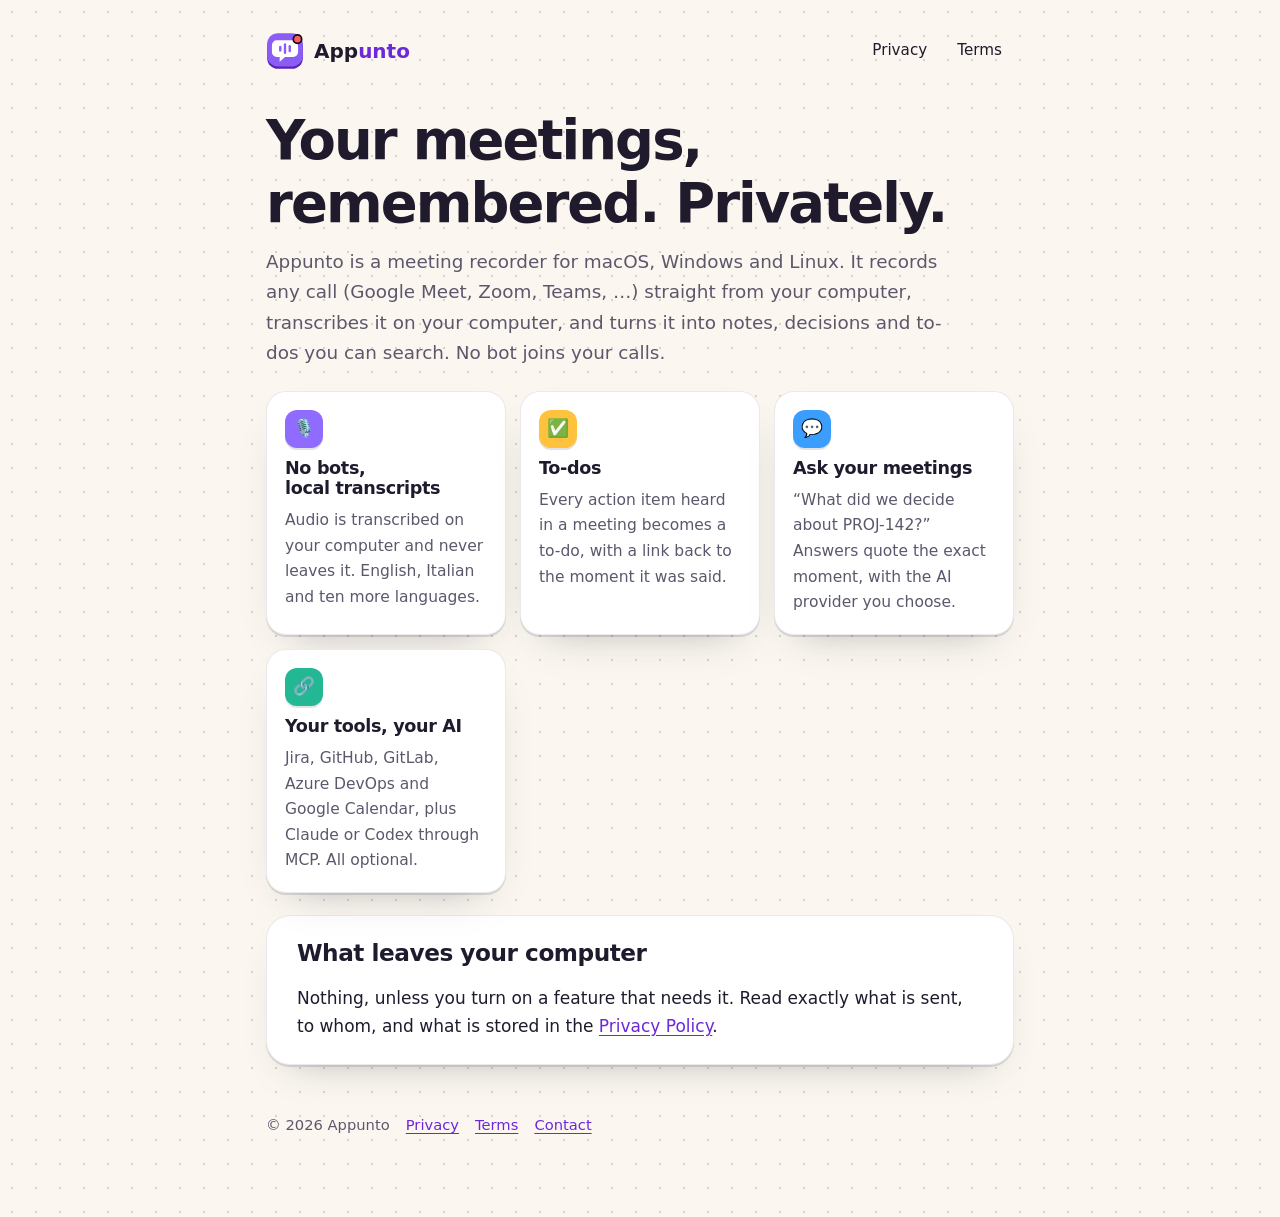
==== index.html @ 79f2987f "Add Appunto home, privacy policy and terms" ====
<!doctype html>
<html lang="en">
  <head>
    <meta charset="utf-8" />
    <meta name="viewport" content="width=device-width, initial-scale=1" />
    <title>Appunto</title>
    <meta name="description" content="A private meeting recorder and second brain for macOS, Windows and Linux. No bots join your calls; everything is transcribed on your computer." />
    <link rel="icon" href="logo.svg" type="image/svg+xml" />
    <link rel="stylesheet" href="style.css" />
  </head>
  <body>
    <div class="wrap">
      <header class="top">
        <a class="brand" href="./" aria-current="page"><img class="mark" src="logo.svg" alt="" width="38" height="38" /><span>App<b>unto</b></span></a>
        <nav class="links" aria-label="Site">
          <a href="privacy.html">Privacy</a>
          <a href="terms.html">Terms</a>
        </nav>
      </header>

      <main>
        <h1>Your meetings, remembered. Privately.</h1>
        <p class="lead">
          Appunto is a meeting recorder for macOS, Windows and Linux. It records any call (Google Meet, Zoom, Teams, …) straight from your computer,
          transcribes it on your computer, and turns it into notes, decisions and to-dos you can search. No bot joins your calls.
        </p>

        <div class="grid">
          <div class="feature">
            <span class="tile t-grape" aria-hidden="true">🎙️</span>
            <h2>No bots, local transcripts</h2>
            <p>Audio is transcribed on your computer and never leaves it. English, Italian and ten more languages.</p>
          </div>
          <div class="feature">
            <span class="tile t-sun" aria-hidden="true">✅</span>
            <h2>To-dos</h2>
            <p>Every action item heard in a meeting becomes a to-do, with a link back to the moment it was said.</p>
          </div>
          <div class="feature">
            <span class="tile t-sky" aria-hidden="true">💬</span>
            <h2>Ask your meetings</h2>
            <p>“What did we decide about PROJ-142?” Answers quote the exact moment, with the AI provider you choose.</p>
          </div>
          <div class="feature">
            <span class="tile t-mint" aria-hidden="true">🔗</span>
            <h2>Your tools, your AI</h2>
            <p>Jira, GitHub, GitLab, Azure DevOps and Google Calendar, plus Claude or Codex through MCP. All optional.</p>
          </div>
        </div>

        <section class="card">
          <h2>What leaves your computer</h2>
          <p>Nothing, unless you turn on a feature that needs it. Read exactly what is sent, to whom, and what is stored in the <a href="privacy.html">Privacy Policy</a>.</p>
        </section>
      </main>

      <footer>
        <span>© 2026 Appunto</span>
        <a href="privacy.html">Privacy</a>
        <a href="terms.html">Terms</a>
        <a href="mailto:bydamiano07@gmail.com">Contact</a>
      </footer>
    </div>
  </body>
</html>
---- style.css ----
/* Brand colors from the Appunto logo. */
:root {
  color-scheme: light dark;
  --bg: #fbf7f0; --elev: #ffffff; --sunk: #f2ebdf;
  --ink: #1f1b2d; --ink-2: #5d576c;
  --line: rgb(31 27 45 / 0.09); --line-strong: rgb(31 27 45 / 0.17); --edge: rgb(31 27 45 / 0.13);
  --accent: #8b5cf6; --accent-edge: #5b21b6; --accent-text: #6d28d9;
  --sun: #ffc23d; --mint: #22b893; --sky: #3b9eff; --grape: #8f6bff;
  --shadow: 0 2px 0 var(--edge), 0 18px 40px -24px rgb(31 27 45 / 0.35);
}
@media (prefers-color-scheme: dark) {
  :root {
    --bg: #16131c; --elev: #211c2a; --sunk: #0f0d14;
    --ink: #f6f2fc; --ink-2: #b9b1c9;
    --line: rgb(246 242 252 / 0.08); --line-strong: rgb(246 242 252 / 0.16); --edge: rgb(0 0 0 / 0.5);
    --accent: #9f7aea; --accent-edge: #5b21b6; --accent-text: #c4b5fd;
    --sun: #ffcf5c; --mint: #4fd6b0; --sky: #6bb6ff; --grape: #a98dff;
    --shadow: 0 2px 0 rgb(0 0 0 / 0.5), 0 18px 40px -20px rgb(0 0 0 / 0.7);
  }
}
* { box-sizing: border-box; }
body {
  margin: 0;
  font: 17px/1.65 'Geist', ui-sans-serif, system-ui, -apple-system, 'Segoe UI', sans-serif;
  color: var(--ink);
  background-color: var(--bg);
  background-image: radial-gradient(var(--line-strong) 1.2px, transparent 1.2px);
  background-size: 24px 24px;
}
.wrap { max-width: 780px; margin: 0 auto; padding: 32px 16px 80px; }
header.top { display: flex; align-items: center; justify-content: space-between; gap: 16px; flex-wrap: wrap; margin-bottom: 40px; }
.brand { display: flex; align-items: center; gap: 10px; text-decoration: none; color: var(--ink); font-family: 'Bricolage Grotesque', ui-sans-serif, system-ui, sans-serif; font-weight: 800; font-size: 1.25rem; }
.brand b { color: var(--accent-text); }
.mark { width: 38px; height: 38px; display: block; }
nav.links { display: flex; gap: 6px; flex-wrap: wrap; }
nav.links a { text-decoration: none; color: var(--ink); padding: 6px 12px; border-radius: 999px; font-size: 0.95rem; }
nav.links a:hover, nav.links a[aria-current="page"] { background: var(--sunk); }
h1, h2 { font-family: 'Bricolage Grotesque', ui-sans-serif, system-ui, sans-serif; letter-spacing: -0.02em; line-height: 1.15; text-wrap: balance; }
h1 { font-size: clamp(2.2rem, 7vw, 3.4rem); font-weight: 800; margin: 0 0 12px; letter-spacing: -0.035em; }
h2 { font-size: 1.45rem; font-weight: 800; margin: 0 0 10px; }
.lead { font-size: 1.15rem; color: var(--ink-2); margin: 0; max-width: 60ch; }
.meta { color: var(--ink-2); font-size: 0.92rem; margin: 0 0 8px; }
.card { background: var(--elev); border: 1px solid var(--line); border-radius: 24px; box-shadow: var(--shadow); padding: 24px clamp(18px, 4vw, 30px); margin-top: 22px; }
.card p, .card li { color: var(--ink); }
.card p:last-child, .card ul:last-child { margin-bottom: 0; }
ul { padding-left: 1.2rem; }
li { margin-bottom: 6px; }
a { color: var(--accent-text); text-underline-offset: 3px; }
a:focus-visible { outline: 2px solid var(--accent); outline-offset: 2px; border-radius: 4px; }
code { font-family: ui-monospace, SFMono-Regular, Menlo, monospace; font-size: 0.86em; background: var(--sunk); border: 1px solid var(--line); border-radius: 6px; padding: 1px 6px; overflow-wrap: anywhere; }
.grid { display: grid; grid-template-columns: repeat(auto-fit, minmax(210px, 1fr)); gap: 14px; margin-top: 22px; }
.feature { background: var(--elev); border: 1px solid var(--line); border-radius: 20px; box-shadow: var(--shadow); padding: 18px; }
.feature h2 { font-size: 1.1rem; margin-top: 10px; }
.feature p { margin: 0; color: var(--ink-2); font-size: 0.97rem; }
.tile { width: 38px; height: 38px; border-radius: 12px; display: inline-grid; place-items: center; font-size: 1.1rem; box-shadow: 0 2px 0 var(--edge); }
.t-sun { background: var(--sun); } .t-sky { background: var(--sky); } .t-mint { background: var(--mint); } .t-grape { background: var(--grape); }
footer { margin-top: 48px; color: var(--ink-2); font-size: 0.92rem; display: flex; gap: 16px; flex-wrap: wrap; }
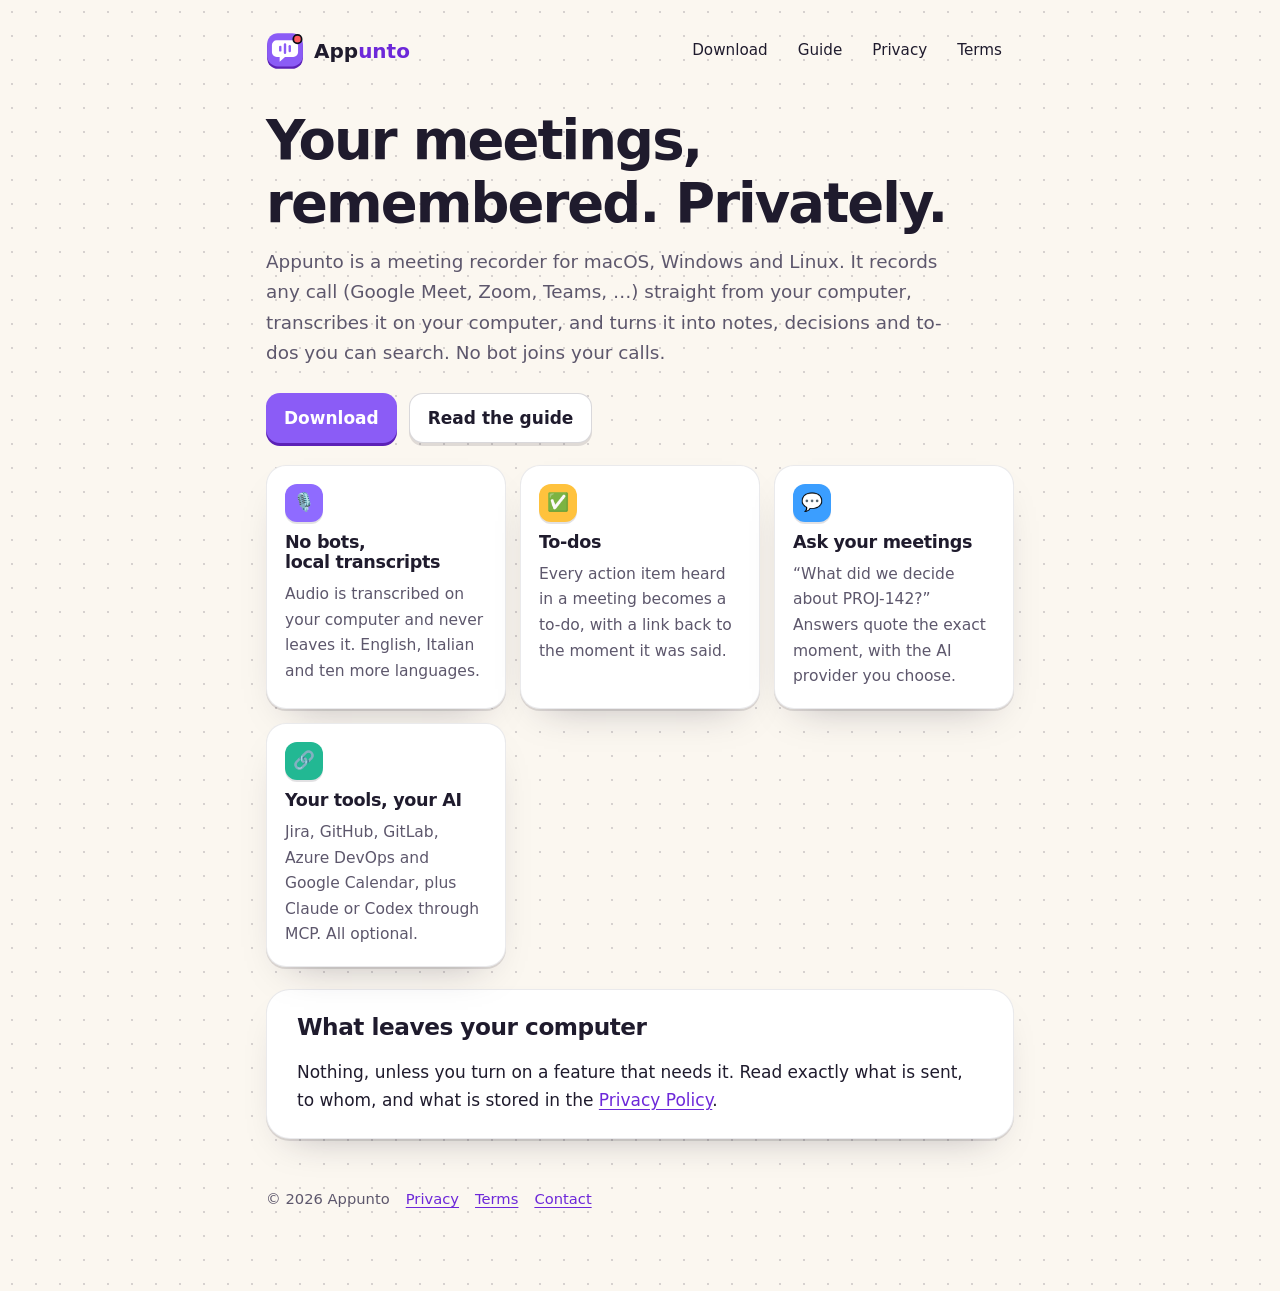
==== commit 8c58326e: "Add download page and guide" ====
--- a/index.html
+++ b/index.html
@@ -13,6 +13,8 @@
       <header class="top">
         <a class="brand" href="./" aria-current="page"><img class="mark" src="logo.svg" alt="" width="38" height="38" /><span>App<b>unto</b></span></a>
         <nav class="links" aria-label="Site">
+          <a href="download.html">Download</a>
+          <a href="guide.html">Guide</a>
           <a href="privacy.html">Privacy</a>
           <a href="terms.html">Terms</a>
         </nav>
@@ -24,6 +26,10 @@
           Appunto is a meeting recorder for macOS, Windows and Linux. It records any call (Google Meet, Zoom, Teams, …) straight from your computer,
           transcribes it on your computer, and turns it into notes, decisions and to-dos you can search. No bot joins your calls.
         </p>
+        <div class="cta">
+          <a class="btn" href="download.html">Download</a>
+          <a class="btn ghost" href="guide.html">Read the guide</a>
+        </div>
 
         <div class="grid">
           <div class="feature">
--- a/style.css
+++ b/style.css
@@ -55,3 +55,22 @@
 .tile { width: 38px; height: 38px; border-radius: 12px; display: inline-grid; place-items: center; font-size: 1.1rem; box-shadow: 0 2px 0 var(--edge); }
 .t-sun { background: var(--sun); } .t-sky { background: var(--sky); } .t-mint { background: var(--mint); } .t-grape { background: var(--grape); }
 footer { margin-top: 48px; color: var(--ink-2); font-size: 0.92rem; display: flex; gap: 16px; flex-wrap: wrap; }
+/* Download and guide pages. */
+.btn { display: inline-flex; align-items: center; gap: 8px; padding: 10px 18px; border-radius: 14px; background: var(--accent); color: #fff; font-weight: 700; text-decoration: none; box-shadow: 0 3px 0 var(--accent-edge); }
+.btn:hover { filter: brightness(1.06); }
+.btn[aria-disabled="true"] { background: var(--sunk); color: var(--ink-2); box-shadow: 0 3px 0 var(--edge); pointer-events: none; }
+.btn.ghost { background: var(--elev); color: var(--ink); border: 1px solid var(--line-strong); box-shadow: 0 3px 0 var(--edge); }
+.cta { display: flex; gap: 12px; flex-wrap: wrap; margin-top: 24px; }
+.dl-list { list-style: none; padding: 0; margin: 14px 0 0; display: grid; gap: 10px; }
+.dl-list li { display: flex; align-items: center; justify-content: space-between; gap: 12px; flex-wrap: wrap; margin: 0; }
+.dl-list .what { color: var(--ink); }
+.dl-list .what small { display: block; color: var(--ink-2); }
+.card.recommended { border: 2px solid var(--accent); }
+.card .tag { display: inline-block; margin-left: 8px; padding: 2px 10px; border-radius: 999px; background: var(--accent); color: #fff; font-size: 0.8rem; font-weight: 700; vertical-align: middle; }
+.guide h2 { margin-top: 0; }
+.guide h3 { font-size: 1.1rem; margin: 18px 0 6px; }
+table { width: 100%; border-collapse: collapse; font-size: 0.95rem; display: block; overflow-x: auto; }
+th, td { text-align: left; padding: 8px 10px; border-bottom: 1px solid var(--line); vertical-align: top; }
+th { color: var(--ink-2); font-weight: 700; }
+pre { background: var(--sunk); border: 1px solid var(--line); border-radius: 12px; padding: 12px 14px; overflow-x: auto; font-size: 0.86rem; line-height: 1.5; }
+pre code { background: none; border: 0; padding: 0; }
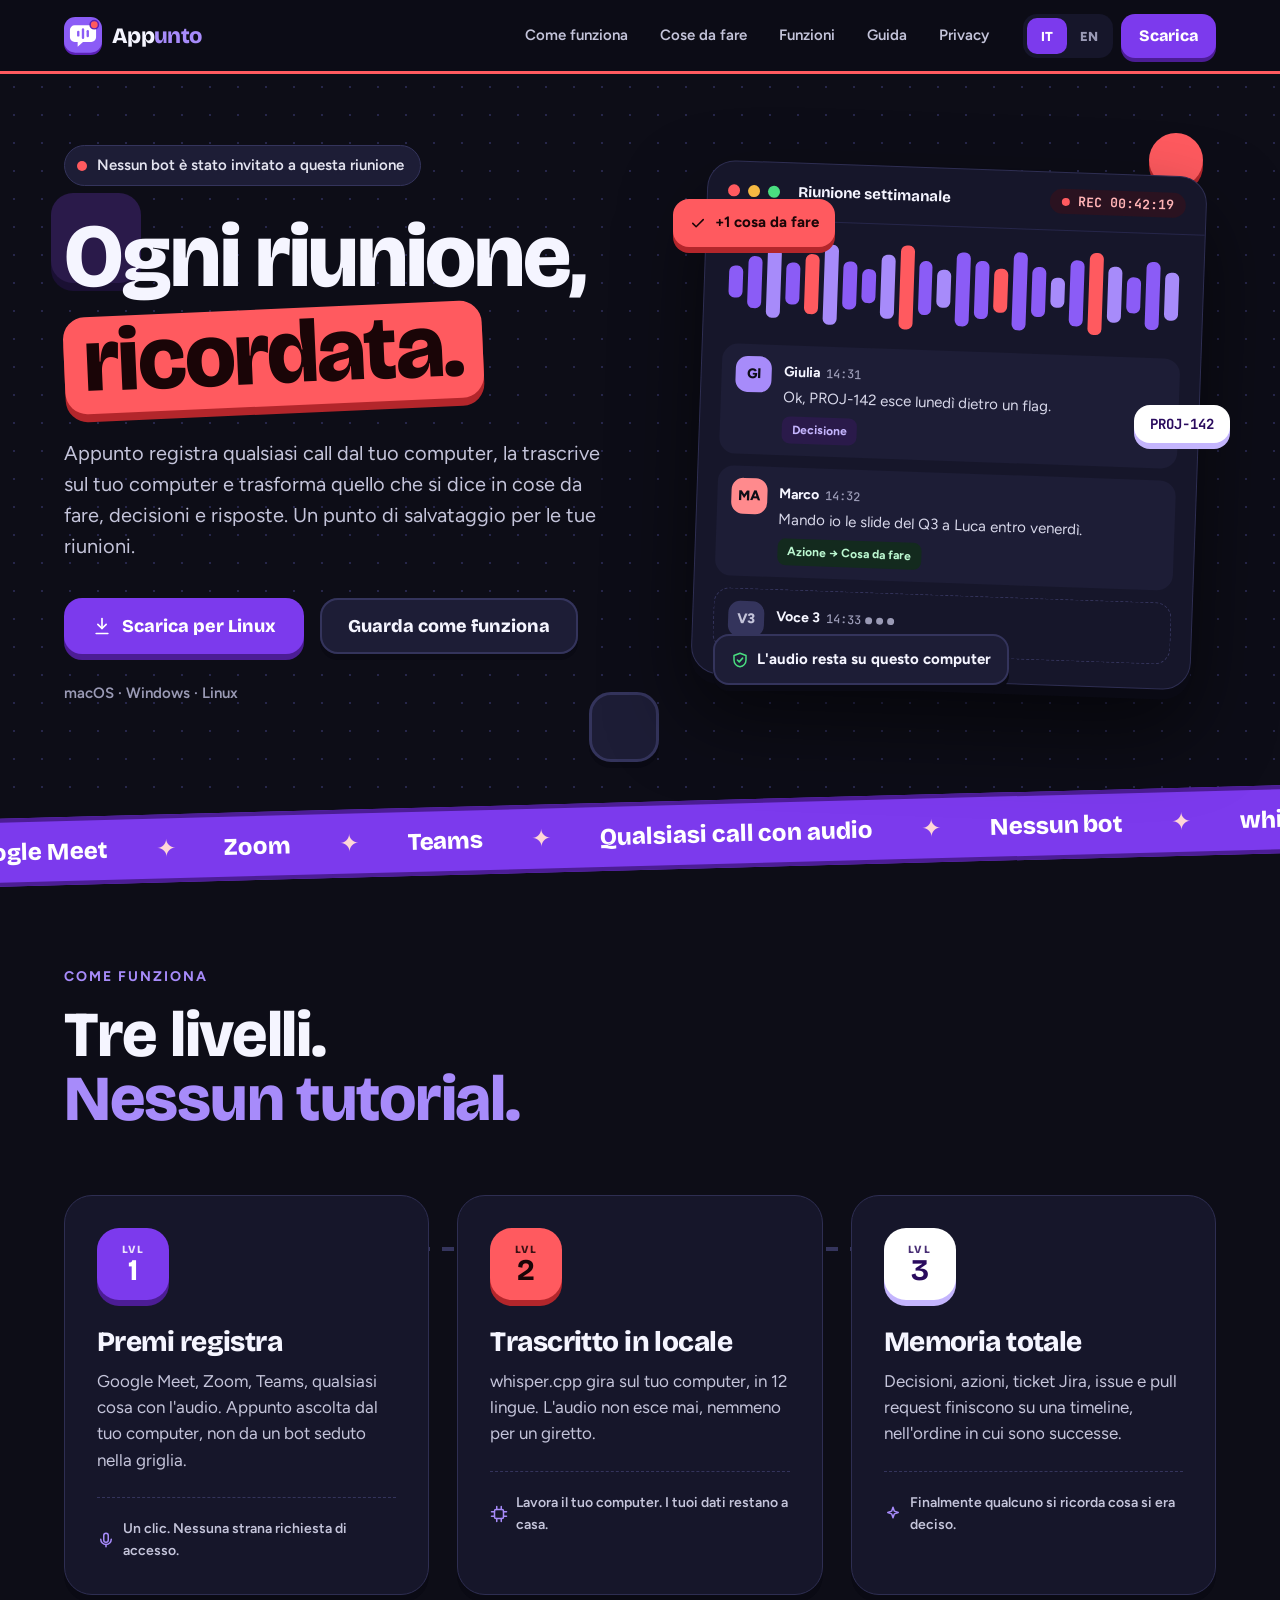
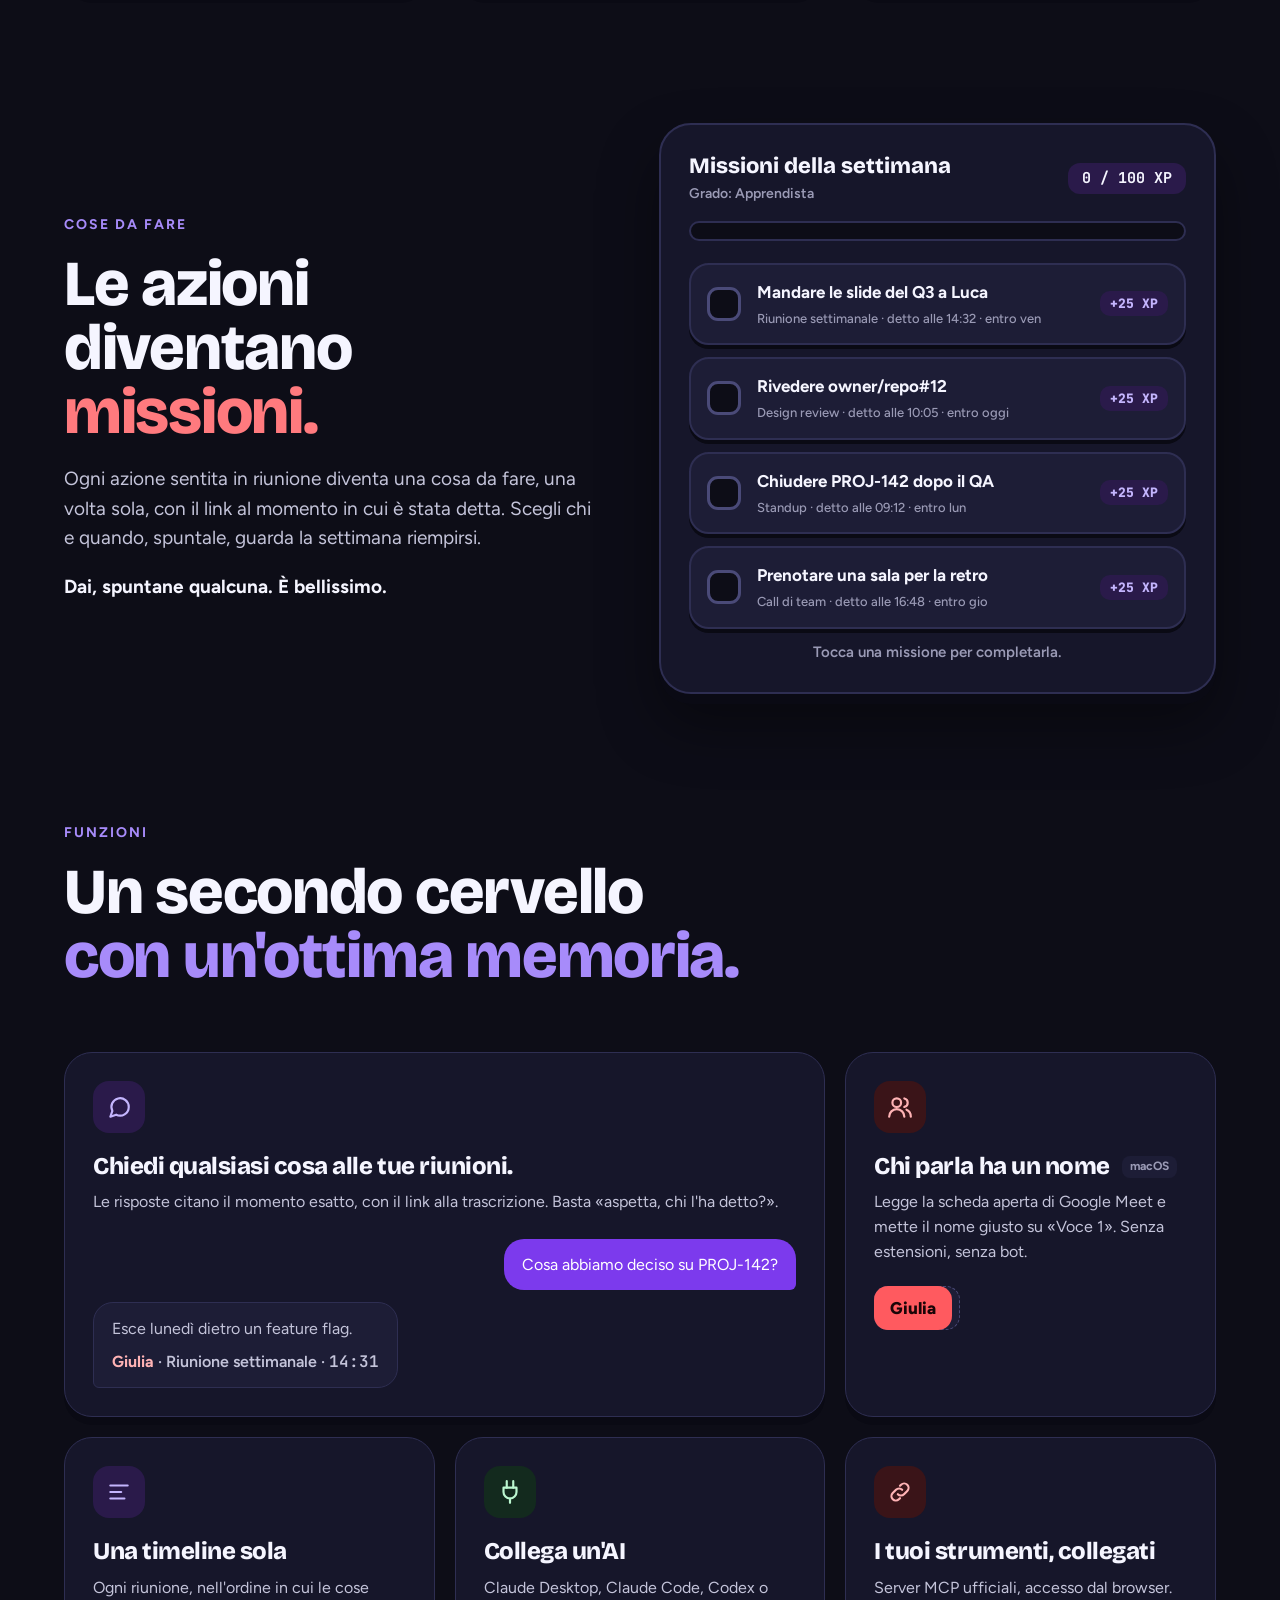
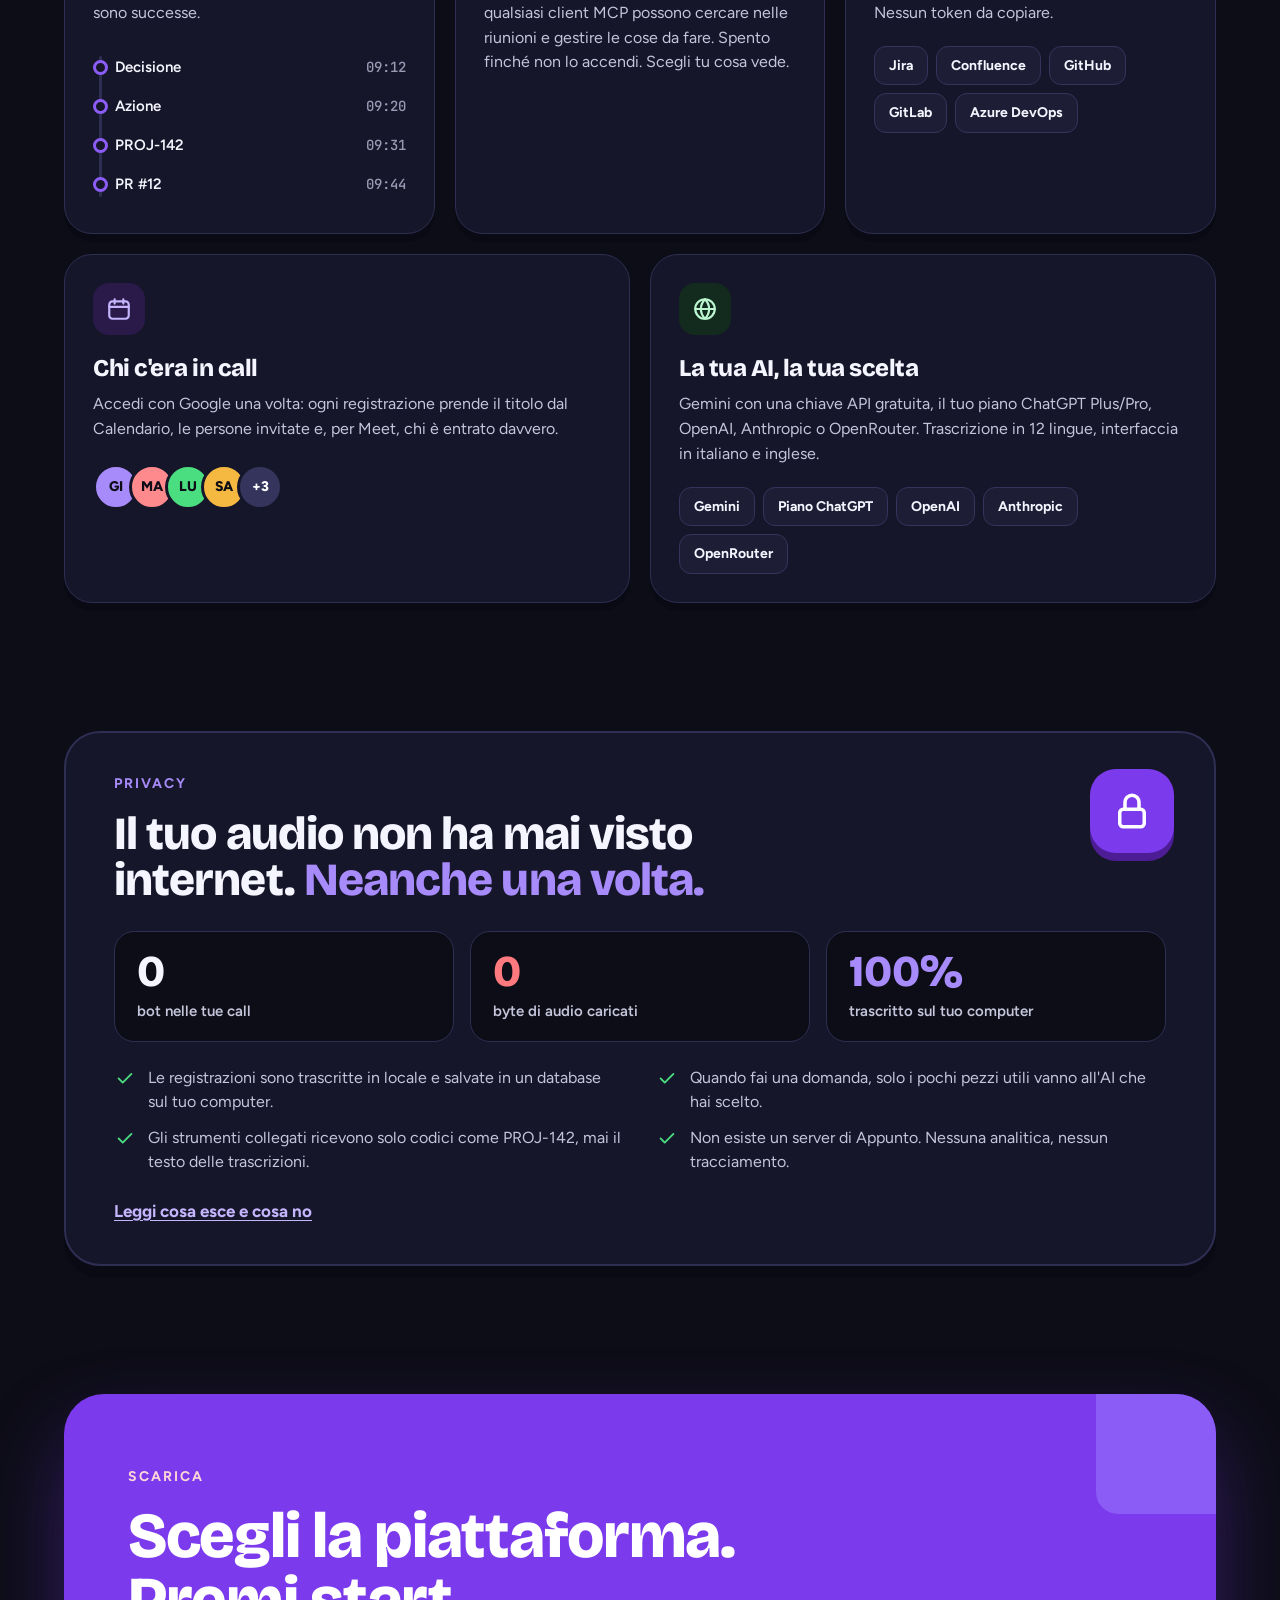
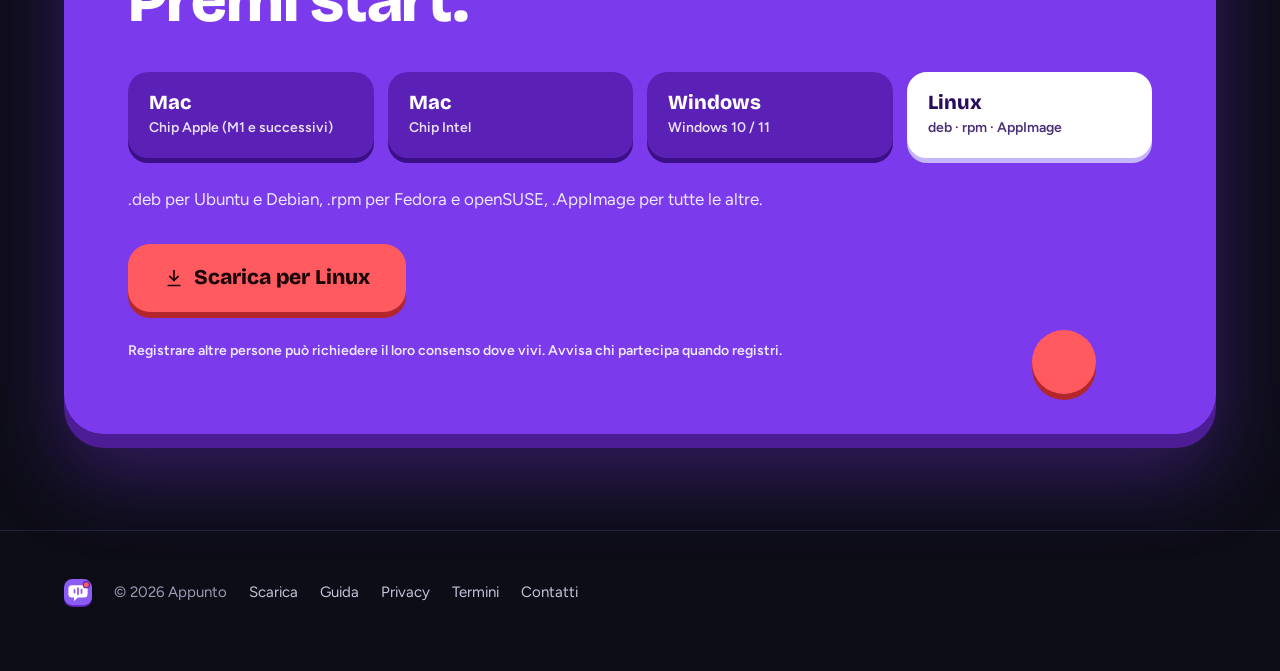
==== commit e147f675: "Redesign the site with a playful, game-style look New home page with scroll animations, a clickable " ====
--- a/index.html
+++ b/index.html
@@ -1,71 +1,397 @@
 <!doctype html>
-<html lang="en">
+<html lang="it" data-i18n-page="home">
   <head>
     <meta charset="utf-8" />
-    <meta name="viewport" content="width=device-width, initial-scale=1" />
-    <title>Appunto</title>
-    <meta name="description" content="A private meeting recorder and second brain for macOS, Windows and Linux. No bots join your calls; everything is transcribed on your computer." />
-    <link rel="icon" href="logo.svg" type="image/svg+xml" />
+    <meta name="viewport" content="width=device-width, initial-scale=1, viewport-fit=cover" />
+    <title>Appunto: ogni riunione, ricordata</title>
+    <meta name="description" content="Appunto registra le call di Meet, Zoom e Teams su Mac, Windows e Linux, le trascrive sul tuo computer e trasforma quello che si dice in cose da fare, decisioni e risposte. Nessun bot in riunione." />
+    <link rel="canonical" href="https://bydamiano.github.io/appunto-site/" />
+    <meta name="robots" content="index, follow" />
+    <meta name="theme-color" content="#0d0d17" />
+    <link rel="icon" href="favicon.ico" sizes="any" />
+    <link rel="icon" href="icon.svg" type="image/svg+xml" />
+    <link rel="apple-touch-icon" href="apple-touch-icon.png" />
+    <link rel="manifest" href="site.webmanifest" />
+    <meta property="og:type" content="website" />
+    <meta property="og:site_name" content="Appunto" />
+    <meta property="og:title" content="Appunto: ogni riunione, ricordata. Nessun bot invitato." />
+    <meta property="og:description" content="Registra le call, le trascrive sul tuo computer e trasforma le promesse in cose da fare. Nessun bot in riunione." />
+    <meta property="og:url" content="https://bydamiano.github.io/appunto-site/" />
+    <meta property="og:image" content="https://bydamiano.github.io/appunto-site/og.png" />
+    <meta property="og:image:width" content="1200" />
+    <meta property="og:image:height" content="630" />
+    <meta property="og:image:alt" content="L'app Appunto mentre registra una riunione e crea le cose da fare" />
+    <meta property="og:locale" content="it_IT" />
+    <meta property="og:locale:alternate" content="en_US" />
+    <meta name="twitter:card" content="summary_large_image" />
+    <meta name="twitter:title" content="Appunto: ogni riunione, ricordata. Nessun bot invitato." />
+    <meta name="twitter:description" content="Registra le call, le trascrive sul tuo computer e trasforma le promesse in cose da fare. Nessun bot in riunione." />
+    <meta name="twitter:image" content="https://bydamiano.github.io/appunto-site/og.png" />
+    <link rel="preconnect" href="https://fonts.googleapis.com" />
+    <link rel="preconnect" href="https://fonts.gstatic.com" crossorigin />
+    <link rel="stylesheet" href="https://fonts.googleapis.com/css2?family=Bricolage+Grotesque:opsz,wght@12..96,500..800&family=Figtree:wght@400;500;600;700;800&family=JetBrains+Mono:wght@500;700&display=swap" />
     <link rel="stylesheet" href="style.css" />
+    <script type="application/ld+json">
+      {
+        "@context": "https://schema.org",
+        "@type": "SoftwareApplication",
+        "name": "Appunto",
+        "description": "Records meetings from Google Meet, Zoom, Teams and any app on your computer, transcribes them locally and turns action items into to-dos. No bot joins the call.",
+        "applicationCategory": "BusinessApplication",
+        "operatingSystem": "macOS, Windows, Linux",
+        "softwareVersion": "1.0.0",
+        "url": "https://bydamiano.github.io/appunto-site/",
+        "downloadUrl": "https://bydamiano.github.io/appunto-site/download.html",
+        "image": "https://bydamiano.github.io/appunto-site/icon-512.png",
+        "screenshot": "https://bydamiano.github.io/appunto-site/og.png",
+        "inLanguage": ["it", "en"],
+        "author": { "@type": "Person", "name": "Damiano Maka", "email": "bydamiano07@gmail.com" }
+      }
+    </script>
+    <script src="site.js" defer></script>
   </head>
   <body>
-    <div class="wrap">
-      <header class="top">
-        <a class="brand" href="./" aria-current="page"><img class="mark" src="logo.svg" alt="" width="38" height="38" /><span>App<b>unto</b></span></a>
-        <nav class="links" aria-label="Site">
-          <a href="download.html">Download</a>
-          <a href="guide.html">Guide</a>
-          <a href="privacy.html">Privacy</a>
-          <a href="terms.html">Terms</a>
+    <header class="top">
+      <div class="wrap top-in">
+        <a class="brand" href="./" aria-current="page"><img src="logo.svg" alt="" width="38" height="38" /><span>App<span class="unto">unto</span></span></a>
+        <nav class="links" aria-label="Sito">
+          <a href="#come-funziona" data-i18n="nav.how">Come funziona</a>
+          <a href="#cose-da-fare" data-i18n="nav.todos">Cose da fare</a>
+          <a href="#funzioni" data-i18n="nav.features">Funzioni</a>
+          <a href="guide.html" data-i18n="nav.guide">Guida</a>
+          <a href="privacy.html" data-i18n="nav.privacy">Privacy</a>
         </nav>
-      </header>
-
-      <main>
-        <h1>Your meetings, remembered. Privately.</h1>
-        <p class="lead">
-          Appunto is a meeting recorder for macOS, Windows and Linux. It records any call (Google Meet, Zoom, Teams, …) straight from your computer,
-          transcribes it on your computer, and turns it into notes, decisions and to-dos you can search. No bot joins your calls.
-        </p>
-        <div class="cta">
-          <a class="btn" href="download.html">Download</a>
-          <a class="btn ghost" href="guide.html">Read the guide</a>
-        </div>
-
-        <div class="grid">
-          <div class="feature">
-            <span class="tile t-grape" aria-hidden="true">🎙️</span>
-            <h2>No bots, local transcripts</h2>
-            <p>Audio is transcribed on your computer and never leaves it. English, Italian and ten more languages.</p>
-          </div>
-          <div class="feature">
-            <span class="tile t-sun" aria-hidden="true">✅</span>
-            <h2>To-dos</h2>
-            <p>Every action item heard in a meeting becomes a to-do, with a link back to the moment it was said.</p>
-          </div>
-          <div class="feature">
-            <span class="tile t-sky" aria-hidden="true">💬</span>
-            <h2>Ask your meetings</h2>
-            <p>“What did we decide about PROJ-142?” Answers quote the exact moment, with the AI provider you choose.</p>
-          </div>
-          <div class="feature">
-            <span class="tile t-mint" aria-hidden="true">🔗</span>
-            <h2>Your tools, your AI</h2>
-            <p>Jira, GitHub, GitLab, Azure DevOps and Google Calendar, plus Claude or Codex through MCP. All optional.</p>
-          </div>
-        </div>
-
-        <section class="card">
-          <h2>What leaves your computer</h2>
-          <p>Nothing, unless you turn on a feature that needs it. Read exactly what is sent, to whom, and what is stored in the <a href="privacy.html">Privacy Policy</a>.</p>
-        </section>
-      </main>
-
-      <footer>
+        <div class="top-actions">
+          <div class="lang" role="group" aria-label="Lingua" data-i18n-label="lang.label">
+            <button type="button" data-lang="it" aria-pressed="true">IT</button>
+            <button type="button" data-lang="en" aria-pressed="false">EN</button>
+          </div>
+          <a class="btn btn-primary btn-sm" href="#scarica" data-i18n="cta.download">Scarica</a>
+        </div>
+      </div>
+      <div class="progress" aria-hidden="true"></div>
+    </header>
+
+    <main>
+      <!-- Hero -->
+      <section class="hero">
+        <div class="shape spin-slow" aria-hidden="true" style="width: 90px; height: 90px; left: 4%; top: 120px; background: #2a1a4a; box-shadow: 0 8px 0 #1a1033"></div>
+        <div class="shape float d2" aria-hidden="true" style="width: 54px; height: 54px; right: 6%; top: 60px; border-radius: 50%; background: #ff5a5f; box-shadow: 0 6px 0 #b3262b"></div>
+        <div class="shape float d3" aria-hidden="true" style="width: 70px; height: 70px; left: 46%; bottom: 40px; background: #1d1d36; border: 3px solid #34345c; box-shadow: 0 6px 0 #0a0a14"></div>
+
+        <div class="wrap hero-grid">
+          <div>
+            <p class="pill"><span class="pulse"></span><span data-i18n="hero.pill">Nessun bot è stato invitato a questa riunione</span></p>
+            <h1><span data-i18n="hero.l1">Ogni riunione,</span><span class="sticker" data-i18n="hero.l2">ricordata.</span></h1>
+            <p class="hero-lead" data-i18n="hero.sub">Appunto registra qualsiasi call dal tuo computer, la trascrive sul tuo computer e trasforma quello che si dice in cose da fare, decisioni e risposte. Un punto di salvataggio per le tue riunioni.</p>
+            <div class="cta">
+              <a class="btn btn-primary" href="#scarica">
+                <svg class="ico" viewBox="0 0 24 24" aria-hidden="true"><path d="M12 3v12" /><path d="M7 10l5 5 5-5" /><path d="M5 21h14" /></svg>
+                <span data-os-cta>Scarica Appunto</span>
+              </a>
+              <a class="btn btn-ghost" href="#come-funziona" data-i18n="hero.how">Guarda come funziona</a>
+            </div>
+            <p class="hero-meta">macOS · Windows · Linux</p>
+          </div>
+
+          <div class="hero-art hero-out">
+            <figure class="window" aria-label="Esempio: una riunione registrata con Appunto" data-i18n-label="demo.label">
+              <div class="win-bar">
+                <span class="dot" style="background: #ff5a5f"></span>
+                <span class="dot" style="background: #f5b942"></span>
+                <span class="dot" style="background: #4ade80"></span>
+                <span class="title" data-i18n="demo.title">Riunione settimanale</span>
+                <span class="rec"><span class="pulse"></span>REC <span data-timer>00:42:17</span></span>
+              </div>
+              <div class="wave" aria-hidden="true">
+                <i style="--h: 38%; --d: 0s"></i><i style="--h: 62%; --d: -0.13s"></i><i style="--h: 84%; --d: -0.26s"></i><i style="--h: 50%; --d: -0.39s"></i>
+                <i style="--h: 72%; --d: -0.52s"></i><i style="--h: 96%; --d: -0.65s"></i><i style="--h: 58%; --d: -0.78s"></i><i style="--h: 40%; --d: -0.91s"></i>
+                <i style="--h: 76%; --d: -1.04s"></i><i style="--h: 100%; --d: -0.07s"></i><i style="--h: 64%; --d: -0.2s"></i><i style="--h: 46%; --d: -0.33s"></i>
+                <i style="--h: 88%; --d: -0.46s"></i><i style="--h: 70%; --d: -0.59s"></i><i style="--h: 52%; --d: -0.72s"></i><i style="--h: 92%; --d: -0.85s"></i>
+                <i style="--h: 60%; --d: -0.98s"></i><i style="--h: 36%; --d: -0.01s"></i><i style="--h: 78%; --d: -0.14s"></i><i style="--h: 98%; --d: -0.27s"></i>
+                <i style="--h: 66%; --d: -0.4s"></i><i style="--h: 44%; --d: -0.53s"></i><i style="--h: 82%; --d: -0.66s"></i><i style="--h: 56%; --d: -0.79s"></i>
+              </div>
+              <div class="lines">
+                <div class="line">
+                  <span class="avatar" style="background: #a78bfa">GI</span>
+                  <div>
+                    <span class="who">Giulia</span><span class="when">14:31</span>
+                    <p class="said" data-i18n="demo.l1">Ok, PROJ-142 esce lunedì dietro un flag.</p>
+                    <span class="tag decision" data-i18n="demo.decision">Decisione</span>
+                  </div>
+                </div>
+                <div class="line">
+                  <span class="avatar" style="background: #ff8a8d">MA</span>
+                  <div>
+                    <span class="who">Marco</span><span class="when">14:32</span>
+                    <p class="said" data-i18n="demo.l2">Mando io le slide del Q3 a Luca entro venerdì.</p>
+                    <span class="tag todo" data-i18n="demo.todo">Azione → Cosa da fare</span>
+                  </div>
+                </div>
+                <div class="line waiting">
+                  <span class="avatar" style="background: #34345c; color: #c4c4da">V3</span>
+                  <div>
+                    <span class="who" data-i18n="demo.v3">Voce 3</span><span class="when">14:33</span>
+                    <div class="typing" aria-hidden="true"><span></span><span></span><span></span></div>
+                  </div>
+                </div>
+              </div>
+            </figure>
+
+            <div class="float-chip c1 float" aria-hidden="true">
+              <svg class="ico" viewBox="0 0 24 24"><path d="M5 12.5l4.5 4.5L19 7.5" /></svg>
+              <span data-i18n="chip.todo">+1 cosa da fare</span>
+            </div>
+            <div class="float-chip c2 float d2" aria-hidden="true">PROJ-142</div>
+            <div class="float-chip c3 float d3" aria-hidden="true">
+              <svg class="ico" viewBox="0 0 24 24"><path d="M12 3l8 3v6c0 4.5-3.4 8.3-8 9-4.6-.7-8-4.5-8-9V6z" /><path d="M8.5 12l2.5 2.5 4.5-5" /></svg>
+              <span data-i18n="chip.local">L'audio resta su questo computer</span>
+            </div>
+          </div>
+        </div>
+      </section>
+
+      <!-- Marquee -->
+      <div class="marquee" role="img" aria-label="Funziona con Google Meet, Zoom, Teams e qualsiasi call con audio" data-i18n-label="mq.label">
+        <div class="track" aria-hidden="true">
+          <span>Google Meet</span><span>Zoom</span><span>Teams</span><span data-i18n="mq.any">Qualsiasi call con audio</span><span data-i18n="mq.bots">Nessun bot</span><span data-i18n="mq.local">whisper.cpp sul tuo computer</span><span data-i18n="mq.langs">12 lingue</span><span>macOS</span><span>Windows</span><span>Linux</span>
+          <span>Google Meet</span><span>Zoom</span><span>Teams</span><span data-i18n="mq.any">Qualsiasi call con audio</span><span data-i18n="mq.bots">Nessun bot</span><span data-i18n="mq.local">whisper.cpp sul tuo computer</span><span data-i18n="mq.langs">12 lingue</span><span>macOS</span><span>Windows</span><span>Linux</span>
+        </div>
+      </div>
+
+      <!-- How it works -->
+      <section class="sec" id="come-funziona" aria-labelledby="how-h">
+        <div class="wrap">
+          <p class="eyebrow reveal" data-i18n="how.eyebrow">Come funziona</p>
+          <h2 class="h2 reveal" id="how-h"><span data-i18n="how.h1">Tre livelli.</span><br /><span class="grape" data-i18n="how.h2">Nessun tutorial.</span></h2>
+          <ol class="lvl-grid">
+            <li class="lvl-path" aria-hidden="true"></li>
+            <li class="level pop-in">
+              <div class="lvl-badge b1" aria-hidden="true"><small>LVL</small><b>1</b></div>
+              <h3 data-i18n="lvl.1.h">Premi registra</h3>
+              <p data-i18n="lvl.1.p">Google Meet, Zoom, Teams, qualsiasi cosa con l'audio. Appunto ascolta dal tuo computer, non da un bot seduto nella griglia.</p>
+              <p class="lvl-foot">
+                <svg class="ico" viewBox="0 0 24 24" aria-hidden="true"><path d="M12 3a3 3 0 0 0-3 3v6a3 3 0 0 0 6 0V6a3 3 0 0 0-3-3z" /><path d="M19 11a7 7 0 0 1-14 0" /><path d="M12 18v3" /></svg>
+                <span data-i18n="lvl.1.f">Un clic. Nessuna strana richiesta di accesso.</span>
+              </p>
+            </li>
+            <li class="level pop-in">
+              <div class="lvl-badge b2" aria-hidden="true"><small>LVL</small><b>2</b></div>
+              <h3 data-i18n="lvl.2.h">Trascritto in locale</h3>
+              <p data-i18n="lvl.2.p">whisper.cpp gira sul tuo computer, in 12 lingue. L'audio non esce mai, nemmeno per un giretto.</p>
+              <p class="lvl-foot">
+                <svg class="ico" viewBox="0 0 24 24" aria-hidden="true"><rect x="6" y="6" width="12" height="12" rx="2" /><path d="M9 2v4M15 2v4M9 18v4M15 18v4M2 9h4M2 15h4M18 9h4M18 15h4" /></svg>
+                <span data-i18n="lvl.2.f">Lavora il tuo computer. I tuoi dati restano a casa.</span>
+              </p>
+            </li>
+            <li class="level pop-in">
+              <div class="lvl-badge b3" aria-hidden="true"><small>LVL</small><b>3</b></div>
+              <h3 data-i18n="lvl.3.h">Memoria totale</h3>
+              <p data-i18n="lvl.3.p">Decisioni, azioni, ticket Jira, issue e pull request finiscono su una timeline, nell'ordine in cui sono successe.</p>
+              <p class="lvl-foot">
+                <svg class="ico" viewBox="0 0 24 24" aria-hidden="true"><path d="M12 3l1.8 5.2L19 10l-5.2 1.8L12 17l-1.8-5.2L5 10l5.2-1.8z" /></svg>
+                <span data-i18n="lvl.3.f">Finalmente qualcuno si ricorda cosa si era deciso.</span>
+              </p>
+            </li>
+          </ol>
+        </div>
+      </section>
+
+      <!-- To-dos: quest log -->
+      <section class="sec tight" id="cose-da-fare" aria-labelledby="todo-h">
+        <div class="wrap split">
+          <div class="deal-l">
+            <p class="eyebrow" data-i18n="todo.eyebrow">Cose da fare</p>
+            <h2 class="h2" id="todo-h"><span data-i18n="todo.h1">Le azioni diventano</span> <span class="coral" data-i18n="todo.h2">missioni.</span></h2>
+            <p class="sec-sub" data-i18n="todo.p">Ogni azione sentita in riunione diventa una cosa da fare, una volta sola, con il link al momento in cui è stata detta. Scegli chi e quando, spuntale, guarda la settimana riempirsi.</p>
+            <p class="sec-sub strong" data-i18n="todo.try">Dai, spuntane qualcuna. È bellissimo.</p>
+          </div>
+
+          <div class="board deal-r" data-quests>
+            <div class="board-head">
+              <div>
+                <p class="board-title" data-i18n="todo.board">Missioni della settimana</p>
+                <p class="board-rank" data-quest-rank>Grado: Apprendista</p>
+              </div>
+              <p class="xp"><span data-quest-xp>0</span> / 100 XP</p>
+            </div>
+            <div class="xp-track" role="progressbar" aria-valuemin="0" aria-valuemax="100" aria-valuenow="0" aria-label="Avanzamento della settimana" data-i18n-label="todo.progress">
+              <div class="xp-fill"></div>
+            </div>
+            <ul class="quests">
+              <li><button type="button" class="quest" aria-pressed="false">
+                <span class="check"><svg class="ico" viewBox="0 0 24 24" aria-hidden="true"><path d="M5 12.5l4.5 4.5L19 7.5" /></svg></span>
+                <span class="q-text"><span class="q-title" data-i18n="q.1.t">Mandare le slide del Q3 a Luca</span><span class="q-meta" data-i18n="q.1.m">Riunione settimanale · detto alle 14:32 · entro ven</span></span>
+                <span class="xp-tag">+25 XP</span>
+              </button></li>
+              <li><button type="button" class="quest" aria-pressed="false">
+                <span class="check"><svg class="ico" viewBox="0 0 24 24" aria-hidden="true"><path d="M5 12.5l4.5 4.5L19 7.5" /></svg></span>
+                <span class="q-text"><span class="q-title" data-i18n="q.2.t">Rivedere owner/repo#12</span><span class="q-meta" data-i18n="q.2.m">Design review · detto alle 10:05 · entro oggi</span></span>
+                <span class="xp-tag">+25 XP</span>
+              </button></li>
+              <li><button type="button" class="quest" aria-pressed="false">
+                <span class="check"><svg class="ico" viewBox="0 0 24 24" aria-hidden="true"><path d="M5 12.5l4.5 4.5L19 7.5" /></svg></span>
+                <span class="q-text"><span class="q-title" data-i18n="q.3.t">Chiudere PROJ-142 dopo il QA</span><span class="q-meta" data-i18n="q.3.m">Standup · detto alle 09:12 · entro lun</span></span>
+                <span class="xp-tag">+25 XP</span>
+              </button></li>
+              <li><button type="button" class="quest" aria-pressed="false">
+                <span class="check"><svg class="ico" viewBox="0 0 24 24" aria-hidden="true"><path d="M5 12.5l4.5 4.5L19 7.5" /></svg></span>
+                <span class="q-text"><span class="q-title" data-i18n="q.4.t">Prenotare una sala per la retro</span><span class="q-meta" data-i18n="q.4.m">Call di team · detto alle 16:48 · entro gio</span></span>
+                <span class="xp-tag">+25 XP</span>
+              </button></li>
+            </ul>
+            <p class="q-hint" data-quest-hint aria-live="polite">Tocca una missione per completarla.</p>
+            <div class="levelup" data-quest-done hidden>
+              <span class="confetti" aria-hidden="true" style="left: 3%; background: #ff5a5f; animation-delay: 0s"></span>
+              <span class="confetti" aria-hidden="true" style="left: 10%; background: #a78bfa; animation-delay: 0.37s"></span>
+              <span class="confetti" aria-hidden="true" style="left: 17%; background: #4ade80; animation-delay: 0.74s"></span>
+              <span class="confetti" aria-hidden="true" style="left: 25%; background: #f5b942; animation-delay: 1.11s"></span>
+              <span class="confetti" aria-hidden="true" style="left: 32%; background: #ffffff; animation-delay: 1.48s"></span>
+              <span class="confetti" aria-hidden="true" style="left: 40%; background: #8b5cf6; animation-delay: 0.25s"></span>
+              <span class="confetti" aria-hidden="true" style="left: 47%; background: #ff8a8d; animation-delay: 0.62s"></span>
+              <span class="confetti" aria-hidden="true" style="left: 54%; background: #ff5a5f; animation-delay: 0.99s"></span>
+              <span class="confetti" aria-hidden="true" style="left: 61%; background: #a78bfa; animation-delay: 1.36s"></span>
+              <span class="confetti" aria-hidden="true" style="left: 69%; background: #4ade80; animation-delay: 0.13s"></span>
+              <span class="confetti" aria-hidden="true" style="left: 76%; background: #f5b942; animation-delay: 0.5s"></span>
+              <span class="confetti" aria-hidden="true" style="left: 83%; background: #ffffff; animation-delay: 0.87s"></span>
+              <span class="confetti" aria-hidden="true" style="left: 90%; background: #8b5cf6; animation-delay: 1.24s"></span>
+              <span class="confetti" aria-hidden="true" style="left: 97%; background: #ff8a8d; animation-delay: 0.01s"></span>
+              <h3 data-i18n="todo.done.h">Settimana completata!</h3>
+              <p data-i18n="todo.done.p">Il te del futuro ringrazia. Forse anche il tuo capo.</p>
+              <button type="button" class="btn btn-coral btn-sm" data-quest-reset data-i18n="todo.again">Gioca ancora</button>
+            </div>
+          </div>
+        </div>
+      </section>
+
+      <!-- Features -->
+      <section class="sec tight" id="funzioni" aria-labelledby="feat-h">
+        <div class="wrap">
+          <p class="eyebrow reveal" data-i18n="feat.eyebrow">Funzioni</p>
+          <h2 class="h2 reveal" id="feat-h"><span data-i18n="feat.h1">Un secondo cervello</span><br /><span class="grape" data-i18n="feat.h2">con un'ottima memoria.</span></h2>
+          <div class="bento">
+            <article class="feat wide reveal">
+              <div class="feat-ico grape"><svg class="ico" viewBox="0 0 24 24" aria-hidden="true"><path d="M21 12a8 8 0 0 1-11.6 7.1L4 21l1.9-5.4A8 8 0 1 1 21 12z" /></svg></div>
+              <h3 data-i18n="ask.h">Chiedi qualsiasi cosa alle tue riunioni.</h3>
+              <p data-i18n="ask.p">Le risposte citano il momento esatto, con il link alla trascrizione. Basta «aspetta, chi l'ha detto?».</p>
+              <div class="chat">
+                <p class="bubble me" data-i18n="ask.q">Cosa abbiamo deciso su PROJ-142?</p>
+                <div class="bubble app">
+                  <p data-i18n="ask.a">Esce lunedì dietro un feature flag.</p>
+                  <p class="cite"><b>Giulia</b> · <span data-i18n="demo.title">Riunione settimanale</span> · <span class="mono">14:31</span></p>
+                </div>
+              </div>
+            </article>
+
+            <article class="feat reveal">
+              <div class="feat-ico coral"><svg class="ico" viewBox="0 0 24 24" aria-hidden="true"><circle cx="9" cy="8" r="4" /><path d="M2 21c0-3.9 3.1-7 7-7s7 3.1 7 7" /><path d="M16 4.1a4 4 0 0 1 0 7.8M18 14.5c2.4.9 4 3.2 4 6.5" /></svg></div>
+              <h3><span data-i18n="names.h">Chi parla ha un nome</span> <span class="kicker">macOS</span></h3>
+              <p data-i18n="names.p">Legge la scheda aperta di Google Meet e mette il nome giusto su «Voce 1». Senza estensioni, senza bot.</p>
+              <div class="swap" aria-hidden="true"><span class="s-a" data-i18n="names.v1">Voce 1</span><span class="s-b">Giulia</span></div>
+            </article>
+
+            <article class="feat reveal">
+              <div class="feat-ico grape"><svg class="ico" viewBox="0 0 24 24" aria-hidden="true"><path d="M4 6h16M4 12h10M4 18h13" /></svg></div>
+              <h3 data-i18n="tl.h">Una timeline sola</h3>
+              <p data-i18n="tl.p">Ogni riunione, nell'ordine in cui le cose sono successe.</p>
+              <ul class="tl">
+                <li><span data-i18n="demo.decision">Decisione</span><time>09:12</time></li>
+                <li><span data-i18n="tl.action">Azione</span><time>09:20</time></li>
+                <li><span>PROJ-142</span><time>09:31</time></li>
+                <li><span>PR #12</span><time>09:44</time></li>
+              </ul>
+            </article>
+
+            <article class="feat reveal">
+              <div class="feat-ico mint"><svg class="ico" viewBox="0 0 24 24" aria-hidden="true"><path d="M9 2v6M15 2v6" /><path d="M6 8h12v4a6 6 0 0 1-12 0z" /><path d="M12 18v4" /></svg></div>
+              <h3 data-i18n="ai.h">Collega un'AI</h3>
+              <p data-i18n="ai.p">Claude Desktop, Claude Code, Codex o qualsiasi client MCP possono cercare nelle riunioni e gestire le cose da fare. Spento finché non lo accendi. Scegli tu cosa vede.</p>
+            </article>
+
+            <article class="feat reveal">
+              <div class="feat-ico coral"><svg class="ico" viewBox="0 0 24 24" aria-hidden="true"><path d="M10 14a4 4 0 0 0 5.7 0l3-3a4 4 0 0 0-5.7-5.7l-1 1" /><path d="M14 10a4 4 0 0 0-5.7 0l-3 3a4 4 0 0 0 5.7 5.7l1-1" /></svg></div>
+              <h3 data-i18n="tools.h">I tuoi strumenti, collegati</h3>
+              <p data-i18n="tools.p">Server MCP ufficiali, accesso dal browser. Nessun token da copiare.</p>
+              <ul class="pills"><li>Jira</li><li>Confluence</li><li>GitHub</li><li>GitLab</li><li>Azure DevOps</li></ul>
+            </article>
+
+            <article class="feat half reveal">
+              <div class="feat-ico grape"><svg class="ico" viewBox="0 0 24 24" aria-hidden="true"><rect x="3" y="5" width="18" height="16" rx="3" /><path d="M3 10h18M8 3v4M16 3v4" /></svg></div>
+              <h3 data-i18n="who.h">Chi c'era in call</h3>
+              <p data-i18n="who.p">Accedi con Google una volta: ogni registrazione prende il titolo dal Calendario, le persone invitate e, per Meet, chi è entrato davvero.</p>
+              <div class="avatars" aria-hidden="true">
+                <span style="background: #a78bfa">GI</span><span style="background: #ff8a8d">MA</span><span style="background: #4ade80">LU</span><span style="background: #f5b942">SA</span><span style="background: #34345c; color: #fff">+3</span>
+              </div>
+            </article>
+
+            <article class="feat half reveal">
+              <div class="feat-ico mint"><svg class="ico" viewBox="0 0 24 24" aria-hidden="true"><circle cx="12" cy="12" r="9" /><path d="M3 12h18M12 3c2.5 2.7 3.8 5.7 3.8 9s-1.3 6.3-3.8 9c-2.5-2.7-3.8-5.7-3.8-9S9.5 5.7 12 3z" /></svg></div>
+              <h3 data-i18n="prov.h">La tua AI, la tua scelta</h3>
+              <p data-i18n="prov.p">Gemini con una chiave API gratuita, il tuo piano ChatGPT Plus/Pro, OpenAI, Anthropic o OpenRouter. Trascrizione in 12 lingue, interfaccia in italiano e inglese.</p>
+              <ul class="pills"><li>Gemini</li><li data-i18n="prov.chatgpt">Piano ChatGPT</li><li>OpenAI</li><li>Anthropic</li><li>OpenRouter</li></ul>
+            </article>
+          </div>
+        </div>
+      </section>
+
+      <!-- Privacy -->
+      <section class="sec tight" id="privacy" aria-labelledby="priv-h">
+        <div class="wrap">
+          <div class="vault pop-in">
+            <div class="shield float" aria-hidden="true"><svg class="ico" viewBox="0 0 24 24"><rect x="5" y="11" width="14" height="10" rx="2" /><path d="M8 11V7a4 4 0 0 1 8 0v4" /></svg></div>
+            <p class="eyebrow">Privacy</p>
+            <h2 class="h2" id="priv-h"><span data-i18n="priv.h1">Il tuo audio non ha mai visto internet.</span> <span class="grape" data-i18n="priv.h2">Neanche una volta.</span></h2>
+            <ul class="stats">
+              <li class="stat reveal"><b>0</b><span data-i18n="priv.s1">bot nelle tue call</span></li>
+              <li class="stat reveal"><b class="coral">0</b><span data-i18n="priv.s2">byte di audio caricati</span></li>
+              <li class="stat reveal"><b class="grape">100%</b><span data-i18n="priv.s3">trascritto sul tuo computer</span></li>
+            </ul>
+            <ul class="vault-facts">
+              <li><svg class="ico" viewBox="0 0 24 24" aria-hidden="true"><path d="M5 12.5l4.5 4.5L19 7.5" /></svg><span data-i18n="priv.f1">Le registrazioni sono trascritte in locale e salvate in un database sul tuo computer.</span></li>
+              <li><svg class="ico" viewBox="0 0 24 24" aria-hidden="true"><path d="M5 12.5l4.5 4.5L19 7.5" /></svg><span data-i18n="priv.f2">Quando fai una domanda, solo i pochi pezzi utili vanno all'AI che hai scelto.</span></li>
+              <li><svg class="ico" viewBox="0 0 24 24" aria-hidden="true"><path d="M5 12.5l4.5 4.5L19 7.5" /></svg><span data-i18n="priv.f3">Gli strumenti collegati ricevono solo codici come PROJ-142, mai il testo delle trascrizioni.</span></li>
+              <li><svg class="ico" viewBox="0 0 24 24" aria-hidden="true"><path d="M5 12.5l4.5 4.5L19 7.5" /></svg><span data-i18n="priv.f4">Non esiste un server di Appunto. Nessuna analitica, nessun tracciamento.</span></li>
+            </ul>
+            <a class="more" href="privacy.html" data-i18n="priv.more">Leggi cosa esce e cosa no</a>
+          </div>
+        </div>
+      </section>
+
+      <!-- Download -->
+      <section class="sec tight" id="scarica" aria-labelledby="dl-h">
+        <div class="wrap">
+          <div class="dl pop-in" data-picker>
+            <div class="shape spin-slow" aria-hidden="true" style="width: 160px; height: 160px; right: -40px; top: -40px; background: #8b5cf6"></div>
+            <div class="shape float" aria-hidden="true" style="width: 64px; height: 64px; right: 120px; bottom: 40px; border-radius: 50%; background: #ff5a5f; box-shadow: 0 6px 0 #b3262b"></div>
+            <p class="eyebrow" data-i18n="pick.eyebrow">Scarica</p>
+            <h2 class="h2" id="dl-h"><span data-i18n="pick.h1">Scegli la piattaforma.</span><br /><span data-i18n="pick.h2">Premi start.</span></h2>
+            <div class="tabs" role="group" aria-label="Piattaforma" data-i18n-label="pick.label">
+              <button type="button" class="tab" data-platform="mac-arm" aria-pressed="true"><b>Mac</b><span data-i18n="pick.mac-arm">Chip Apple (M1 e successivi)</span></button>
+              <button type="button" class="tab" data-platform="mac-intel" aria-pressed="false"><b>Mac</b><span data-i18n="pick.mac-intel">Chip Intel</span></button>
+              <button type="button" class="tab" data-platform="windows" aria-pressed="false"><b>Windows</b><span>Windows 10 / 11</span></button>
+              <button type="button" class="tab" data-platform="linux" aria-pressed="false"><b>Linux</b><span>deb · rpm · AppImage</span></button>
+            </div>
+            <p class="dl-hint" data-pick-hint aria-live="polite"></p>
+            <a class="btn btn-coral btn-lg" href="download.html">
+              <svg class="ico" viewBox="0 0 24 24" aria-hidden="true"><path d="M12 3v12" /><path d="M7 10l5 5 5-5" /><path d="M5 21h14" /></svg>
+              <span data-pick-cta>Scarica per Mac</span>
+            </a>
+            <p class="dl-note" data-i18n="pick.consent">Registrare altre persone può richiedere il loro consenso dove vivi. Avvisa chi partecipa quando registri.</p>
+          </div>
+        </div>
+      </section>
+    </main>
+
+    <footer>
+      <div class="wrap">
+        <img src="logo.svg" alt="" width="28" height="28" />
         <span>© 2026 Appunto</span>
-        <a href="privacy.html">Privacy</a>
-        <a href="terms.html">Terms</a>
-        <a href="mailto:bydamiano07@gmail.com">Contact</a>
-      </footer>
-    </div>
+        <a href="download.html" data-i18n="nav.download">Scarica</a>
+        <a href="guide.html" data-i18n="nav.guide">Guida</a>
+        <a href="privacy.html" data-i18n="nav.privacy">Privacy</a>
+        <a href="terms.html" data-i18n="nav.terms">Termini</a>
+        <a href="mailto:bydamiano07@gmail.com" data-i18n="foot.contact">Contatti</a>
+      </div>
+    </footer>
   </body>
 </html>
--- a/style.css
+++ b/style.css
@@ -1,76 +1,415 @@
-/* Brand colors from the Appunto logo. */
+/* Appunto site: the app's own tokens (src/styles.scss) and primitives. */
 :root {
-  color-scheme: light dark;
-  --bg: #fbf7f0; --elev: #ffffff; --sunk: #f2ebdf;
-  --ink: #1f1b2d; --ink-2: #5d576c;
-  --line: rgb(31 27 45 / 0.09); --line-strong: rgb(31 27 45 / 0.17); --edge: rgb(31 27 45 / 0.13);
-  --accent: #8b5cf6; --accent-edge: #5b21b6; --accent-text: #6d28d9;
-  --sun: #ffc23d; --mint: #22b893; --sky: #3b9eff; --grape: #8f6bff;
-  --shadow: 0 2px 0 var(--edge), 0 18px 40px -24px rgb(31 27 45 / 0.35);
-}
-@media (prefers-color-scheme: dark) {
-  :root {
-    --bg: #16131c; --elev: #211c2a; --sunk: #0f0d14;
-    --ink: #f6f2fc; --ink-2: #b9b1c9;
-    --line: rgb(246 242 252 / 0.08); --line-strong: rgb(246 242 252 / 0.16); --edge: rgb(0 0 0 / 0.5);
-    --accent: #9f7aea; --accent-edge: #5b21b6; --accent-text: #c4b5fd;
-    --sun: #ffcf5c; --mint: #4fd6b0; --sky: #6bb6ff; --grape: #a98dff;
-    --shadow: 0 2px 0 rgb(0 0 0 / 0.5), 0 18px 40px -20px rgb(0 0 0 / 0.7);
-  }
-}
-* { box-sizing: border-box; }
+  color-scheme: dark;
+  --bg: #0d0d17;
+  --sidebar: #12121f;
+  --card: #16162a;
+  --raised: #1d1d36;
+  --chip: #262640;
+  --chip-grape: #2a1a4a;
+  --border: #2e2e52;
+  --border-strong: #4a4a78;
+  --text: #f5f5ff;
+  --text-soft: #c4c4da;
+  --text-muted: #9a9ab5;
+  --grape: #8b5cf6;
+  --grape-fill: #7c3aed;
+  --grape-deep: #4c1d95;
+  --coral: #ff5a5f;
+  --coral-deep: #b3262b;
+  --coral-ink: #1a0507;
+  --mint: #4ade80;
+  --mint-ink: #0d2416;
+  --amber: #f5b942;
+  --sky-tile: #0e3a52;
+  --accent: #a78bfa;
+  --focus: #c4b5fd;
+  --shade: #0a0a14;
+  --display: 'Bricolage Grotesque', ui-sans-serif, system-ui, -apple-system, 'Segoe UI', sans-serif;
+  --font: 'Figtree', ui-sans-serif, system-ui, -apple-system, 'Segoe UI', sans-serif;
+  --mono: 'JetBrains Mono', ui-monospace, SFMono-Regular, Menlo, monospace;
+  --gutter: clamp(20px, 5vw, 64px);
+  --bounce: cubic-bezier(.3, 1.6, .5, 1);
+}
+
+*, *::before, *::after { box-sizing: border-box; }
+html { scroll-behavior: smooth; -webkit-text-size-adjust: 100%; scroll-padding-top: 96px; }
 body {
   margin: 0;
-  font: 17px/1.65 'Geist', ui-sans-serif, system-ui, -apple-system, 'Segoe UI', sans-serif;
-  color: var(--ink);
-  background-color: var(--bg);
-  background-image: radial-gradient(var(--line-strong) 1.2px, transparent 1.2px);
-  background-size: 24px 24px;
-}
-.wrap { max-width: 780px; margin: 0 auto; padding: 32px 16px 80px; }
-header.top { display: flex; align-items: center; justify-content: space-between; gap: 16px; flex-wrap: wrap; margin-bottom: 40px; }
-.brand { display: flex; align-items: center; gap: 10px; text-decoration: none; color: var(--ink); font-family: 'Bricolage Grotesque', ui-sans-serif, system-ui, sans-serif; font-weight: 800; font-size: 1.25rem; }
-.brand b { color: var(--accent-text); }
-.mark { width: 38px; height: 38px; display: block; }
-nav.links { display: flex; gap: 6px; flex-wrap: wrap; }
-nav.links a { text-decoration: none; color: var(--ink); padding: 6px 12px; border-radius: 999px; font-size: 0.95rem; }
-nav.links a:hover, nav.links a[aria-current="page"] { background: var(--sunk); }
-h1, h2 { font-family: 'Bricolage Grotesque', ui-sans-serif, system-ui, sans-serif; letter-spacing: -0.02em; line-height: 1.15; text-wrap: balance; }
-h1 { font-size: clamp(2.2rem, 7vw, 3.4rem); font-weight: 800; margin: 0 0 12px; letter-spacing: -0.035em; }
-h2 { font-size: 1.45rem; font-weight: 800; margin: 0 0 10px; }
-.lead { font-size: 1.15rem; color: var(--ink-2); margin: 0; max-width: 60ch; }
-.meta { color: var(--ink-2); font-size: 0.92rem; margin: 0 0 8px; }
-.card { background: var(--elev); border: 1px solid var(--line); border-radius: 24px; box-shadow: var(--shadow); padding: 24px clamp(18px, 4vw, 30px); margin-top: 22px; }
-.card p, .card li { color: var(--ink); }
-.card p:last-child, .card ul:last-child { margin-bottom: 0; }
-ul { padding-left: 1.2rem; }
-li { margin-bottom: 6px; }
-a { color: var(--accent-text); text-underline-offset: 3px; }
-a:focus-visible { outline: 2px solid var(--accent); outline-offset: 2px; border-radius: 4px; }
-code { font-family: ui-monospace, SFMono-Regular, Menlo, monospace; font-size: 0.86em; background: var(--sunk); border: 1px solid var(--line); border-radius: 6px; padding: 1px 6px; overflow-wrap: anywhere; }
-.grid { display: grid; grid-template-columns: repeat(auto-fit, minmax(210px, 1fr)); gap: 14px; margin-top: 22px; }
-.feature { background: var(--elev); border: 1px solid var(--line); border-radius: 20px; box-shadow: var(--shadow); padding: 18px; }
-.feature h2 { font-size: 1.1rem; margin-top: 10px; }
-.feature p { margin: 0; color: var(--ink-2); font-size: 0.97rem; }
-.tile { width: 38px; height: 38px; border-radius: 12px; display: inline-grid; place-items: center; font-size: 1.1rem; box-shadow: 0 2px 0 var(--edge); }
-.t-sun { background: var(--sun); } .t-sky { background: var(--sky); } .t-mint { background: var(--mint); } .t-grape { background: var(--grape); }
-footer { margin-top: 48px; color: var(--ink-2); font-size: 0.92rem; display: flex; gap: 16px; flex-wrap: wrap; }
-/* Download and guide pages. */
-.btn { display: inline-flex; align-items: center; gap: 8px; padding: 10px 18px; border-radius: 14px; background: var(--accent); color: #fff; font-weight: 700; text-decoration: none; box-shadow: 0 3px 0 var(--accent-edge); }
-.btn:hover { filter: brightness(1.06); }
-.btn[aria-disabled="true"] { background: var(--sunk); color: var(--ink-2); box-shadow: 0 3px 0 var(--edge); pointer-events: none; }
-.btn.ghost { background: var(--elev); color: var(--ink); border: 1px solid var(--line-strong); box-shadow: 0 3px 0 var(--edge); }
-.cta { display: flex; gap: 12px; flex-wrap: wrap; margin-top: 24px; }
-.dl-list { list-style: none; padding: 0; margin: 14px 0 0; display: grid; gap: 10px; }
-.dl-list li { display: flex; align-items: center; justify-content: space-between; gap: 12px; flex-wrap: wrap; margin: 0; }
-.dl-list .what { color: var(--ink); }
-.dl-list .what small { display: block; color: var(--ink-2); }
-.card.recommended { border: 2px solid var(--accent); }
-.card .tag { display: inline-block; margin-left: 8px; padding: 2px 10px; border-radius: 999px; background: var(--accent); color: #fff; font-size: 0.8rem; font-weight: 700; vertical-align: middle; }
-.guide h2 { margin-top: 0; }
-.guide h3 { font-size: 1.1rem; margin: 18px 0 6px; }
-table { width: 100%; border-collapse: collapse; font-size: 0.95rem; display: block; overflow-x: auto; }
-th, td { text-align: left; padding: 8px 10px; border-bottom: 1px solid var(--line); vertical-align: top; }
-th { color: var(--ink-2); font-weight: 700; }
-pre { background: var(--sunk); border: 1px solid var(--line); border-radius: 12px; padding: 12px 14px; overflow-x: auto; font-size: 0.86rem; line-height: 1.5; }
-pre code { background: none; border: 0; padding: 0; }
+  background: var(--bg);
+  color: var(--text);
+  font: 17px/1.55 var(--font);
+  -webkit-font-smoothing: antialiased;
+  overflow-x: clip;
+}
+img, svg { display: block; max-width: 100%; }
+a { color: var(--focus); text-underline-offset: 3px; }
+a:hover { color: #ede9fe; }
+:focus-visible { outline: 3px solid var(--focus); outline-offset: 3px; border-radius: 8px; }
+h1, h2, h3 { margin: 0; font-family: var(--display); font-optical-sizing: auto; font-weight: 800; letter-spacing: -0.02em; line-height: 1.05; text-wrap: balance; }
+p { margin: 0; }
+code { font-family: var(--mono); font-size: 0.86em; background: var(--chip); border-radius: 8px; padding: 2px 7px; overflow-wrap: anywhere; }
+pre { background: var(--sidebar); border-radius: 16px; padding: 14px 16px; overflow-x: auto; font-size: 0.86rem; line-height: 1.55; }
+pre code { background: none; padding: 0; }
+.wrap { width: 100%; max-width: 1296px; margin: 0 auto; padding: 0 var(--gutter); }
+.ico { fill: none; stroke: currentColor; stroke-width: 2; stroke-linecap: round; stroke-linejoin: round; }
+
+/* ------------------------------------------------------------ chunky game buttons */
+.btn {
+  --fill: var(--raised); --shade-c: var(--shade); --ink: var(--text);
+  display: inline-flex; align-items: center; justify-content: center; gap: 10px;
+  min-height: 56px; padding: 0 28px; border: 0; border-radius: 18px;
+  background: var(--fill); box-shadow: 0 6px 0 var(--shade-c); color: var(--ink);
+  font: 800 18px/1.1 var(--display); text-decoration: none; white-space: nowrap; cursor: pointer;
+  transition: transform 120ms ease, box-shadow 120ms ease;
+}
+.btn:hover { color: var(--ink); transform: translateY(-2px); box-shadow: 0 8px 0 var(--shade-c); }
+.btn:active { transform: translateY(6px); box-shadow: 0 0 0 var(--shade-c); }
+.btn svg { flex: none; width: 20px; height: 20px; }
+.btn-primary { --fill: var(--grape-fill); --shade-c: var(--grape-deep); --ink: #fff; }
+.btn-coral { --fill: var(--coral); --shade-c: var(--coral-deep); --ink: var(--coral-ink); }
+.btn-ghost { box-shadow: 0 6px 0 var(--shade-c), inset 0 0 0 2px #34345c; }
+.btn-ghost:hover { box-shadow: 0 8px 0 var(--shade-c), inset 0 0 0 2px var(--grape); }
+.btn-ghost:active { box-shadow: 0 0 0 var(--shade-c), inset 0 0 0 2px var(--grape); }
+.btn-sm { min-height: 44px; padding: 0 18px; border-radius: 14px; font-size: 16px; box-shadow: 0 4px 0 var(--shade-c); }
+.btn-sm:hover { box-shadow: 0 6px 0 var(--shade-c); }
+.btn-sm:active { transform: translateY(4px); }
+.btn-lg { min-height: 68px; padding: 0 36px; border-radius: 22px; font-size: 21px; }
+.btn[aria-disabled='true'] { --fill: var(--chip); --shade-c: var(--shade); --ink: var(--text-muted); pointer-events: none; opacity: 0.7; }
+
+/* ------------------------------------------------------------ header */
+.top {
+  position: sticky; top: 0; z-index: 50;
+  background: rgb(13 13 23 / 0.8);
+  -webkit-backdrop-filter: blur(14px); backdrop-filter: blur(14px);
+  border-bottom: 1px solid #22223d;
+}
+.progress { display: none; }
+@supports (animation-timeline: scroll()) {
+  .progress {
+    display: block; position: absolute; left: 0; right: 0; bottom: -2px; height: 3px;
+    background: var(--coral); transform-origin: 0 50%;
+    animation: grow linear both; animation-timeline: scroll(root);
+  }
+}
+@keyframes grow { from { transform: scaleX(0); } to { transform: scaleX(1); } }
+.top-in { display: grid; grid-template-columns: 1fr auto; grid-template-areas: 'brand actions' 'links links'; align-items: center; gap: 8px 12px; padding-block: 12px 8px; }
+.top-in .brand { grid-area: brand; }
+.top-in .links { grid-area: links; }
+.top-in .top-actions { grid-area: actions; }
+.brand { display: flex; align-items: center; gap: 10px; color: var(--text); text-decoration: none; font: 800 22px/1 var(--display); letter-spacing: -0.03em; }
+.brand:hover { color: var(--text); }
+.brand .unto { color: var(--accent); }
+.brand img { width: 38px; height: 38px; transition: transform 300ms var(--bounce); }
+.brand:hover img { transform: rotate(-10deg) scale(1.08); }
+.top-actions { display: flex; align-items: center; gap: 8px; }
+.links { display: flex; gap: 4px; overflow-x: auto; scrollbar-width: none; margin-inline: -6px; padding-bottom: 4px; }
+.links::-webkit-scrollbar { display: none; }
+.links a { flex: none; display: inline-flex; align-items: center; min-height: 44px; padding: 0 14px; border-radius: 12px; color: var(--text-soft); text-decoration: none; font-weight: 600; font-size: 15px; }
+.links a:hover, .links a[aria-current='page'] { background: var(--raised); color: var(--text); }
+@media (max-width: 380px) { .top-actions .btn-sm { display: none; } }
+@media (min-width: 900px) {
+  .top-in { grid-template-columns: auto 1fr auto; grid-template-areas: 'brand links actions'; padding-block: 14px; }
+  .links { justify-self: end; margin: 0 8px 0 0; padding: 0; }
+}
+
+/* IT / EN switch, as in the app's top bar. */
+.lang { display: flex; padding: 4px; gap: 2px; border-radius: 14px; background: var(--card); }
+.lang button {
+  min-width: 40px; min-height: 36px; border: 0; border-radius: 10px; background: none;
+  color: var(--text-muted); font: 800 13px/1 var(--font); cursor: pointer;
+}
+.lang button[aria-pressed='true'] { background: var(--grape-fill); color: #fff; }
+
+/* ------------------------------------------------------------ home: shared bits */
+.display { font-family: var(--display); font-optical-sizing: auto; letter-spacing: -0.02em; }
+.mono { font-family: var(--mono); }
+.grape { color: var(--accent); }
+.coral { color: #ff7a7e; }
+.sec { position: relative; padding-block: 96px; }
+.sec.tight { padding-top: 32px; }
+.eyebrow { margin: 0 0 16px; color: var(--accent); font-weight: 700; font-size: 14px; text-transform: uppercase; letter-spacing: 0.14em; }
+.h2 { font-size: clamp(36px, 5vw, 64px); line-height: 1; }
+.sec-sub { margin-top: 20px; max-width: 620px; font-size: 19px; color: var(--text-soft); }
+.pulse { flex: none; width: 10px; height: 10px; border-radius: 50%; background: var(--coral); animation: pulse 1.6s infinite; }
+.float { animation: float 6s ease-in-out infinite; }
+.float.d2 { animation-delay: -2s; animation-duration: 7s; }
+.float.d3 { animation-delay: -4s; animation-duration: 5.5s; }
+.spin-slow { animation: spin 18s linear infinite; }
+.shape { position: absolute; z-index: 0; border-radius: 22px; pointer-events: none; }
+
+/* ------------------------------------------------------------ hero */
+.hero { position: relative; padding-block: 48px 80px; background-image: radial-gradient(#26264a 1.2px, transparent 1.2px); background-size: 28px 28px; }
+.hero-grid { position: relative; z-index: 1; display: grid; gap: 56px; align-items: center; }
+.pill { display: inline-flex; align-items: center; gap: 10px; margin-bottom: 28px; padding: 8px 16px 8px 12px; border-radius: 999px; background: var(--raised); border: 1px solid #34345c; color: #e4e4f0; font-weight: 600; font-size: 15px; }
+.hero h1 { font-size: clamp(48px, 7vw, 96px); line-height: 0.95; }
+.hero h1 > span { display: block; }
+.sticker { display: inline-block !important; margin-top: 10px; padding: 2px 20px 10px; border-radius: 22px; background: var(--coral); color: var(--coral-ink); box-shadow: 0 8px 0 var(--coral-deep); transform: rotate(-2.5deg); animation: wobble 5s ease-in-out infinite; }
+.hero-lead { margin: 32px 0 36px; max-width: 540px; font-size: clamp(18px, 2vw, 20px); color: var(--text-soft); }
+.cta { display: flex; flex-wrap: wrap; gap: 16px; }
+.hero-meta { margin-top: 28px; color: var(--text-muted); font-size: 15px; font-weight: 600; }
+.hero-art { position: relative; min-height: 480px; display: flex; align-items: center; justify-content: center; }
+@media (min-width: 1000px) {
+  .hero { padding-block: 72px 96px; }
+  .hero-grid { grid-template-columns: minmax(0, 1.05fr) minmax(0, 1fr); }
+  .hero-art { min-height: 520px; }
+}
+
+.window { position: relative; width: 100%; max-width: 500px; margin: 0; border-radius: 28px; background: var(--card); border: 1px solid var(--border); box-shadow: 0 10px 0 var(--shade), 0 40px 80px rgb(0 0 0 / 0.55); overflow: hidden; transform: rotate(2deg); }
+.win-bar { display: flex; align-items: center; gap: 8px; padding: 16px 20px; border-bottom: 1px solid #26264a; }
+.win-bar .dot { width: 12px; height: 12px; border-radius: 50%; }
+.win-bar .title { margin-left: 10px; min-width: 0; overflow: hidden; text-overflow: ellipsis; white-space: nowrap; font: 700 15px/1 var(--display); }
+.rec { margin-left: auto; display: inline-flex; align-items: center; gap: 8px; padding: 6px 12px; border-radius: 999px; background: #2a1220; color: #ffb3b5; font: 700 13px/1 var(--mono); white-space: nowrap; }
+.rec .pulse { width: 8px; height: 8px; }
+.wave { display: flex; align-items: center; gap: 5px; height: 84px; margin: 20px 0 8px; padding: 0 24px; }
+.wave i { flex: 1; height: var(--h, 60%); border-radius: 6px; background: var(--grape); animation: eq 1.1s ease-in-out infinite alternate; animation-delay: var(--d, 0s); }
+.wave i:nth-child(3n) { background: var(--accent); }
+.wave i:nth-child(5n) { background: var(--coral); }
+.lines { display: grid; gap: 12px; padding: 12px 20px 24px; }
+.line { display: flex; gap: 12px; align-items: flex-start; padding: 12px 14px; border-radius: 16px; background: var(--raised); }
+.line.waiting { background: transparent; border: 1px dashed #34345c; }
+.avatar { flex: none; width: 36px; height: 36px; border-radius: 12px; display: grid; place-items: center; font-weight: 800; font-size: 14px; color: var(--bg); }
+.who { font-weight: 700; font-size: 14px; }
+.when { margin-left: 6px; color: var(--text-muted); font: 500 12px/1 var(--mono); }
+.said { margin-top: 4px; font-size: 15px; line-height: 1.4; color: #d8d8ea; }
+.tag { display: inline-flex; margin-top: 8px; padding: 4px 10px; border-radius: 8px; font-size: 12px; font-weight: 700; }
+.tag.decision { background: var(--chip-grape); color: var(--focus); }
+.tag.todo { background: #132a1e; color: #bbf7d0; }
+.typing { display: inline-flex; gap: 4px; padding: 6px 0; }
+.typing span { width: 7px; height: 7px; border-radius: 50%; background: var(--text-muted); animation: typing 1.2s infinite; }
+.typing span:nth-child(2) { animation-delay: 0.15s; }
+.typing span:nth-child(3) { animation-delay: 0.3s; }
+.float-chip { position: absolute; z-index: 3; display: inline-flex; align-items: center; gap: 8px; padding: 12px 16px; border-radius: 16px; font-weight: 700; font-size: 15px; white-space: nowrap; }
+.float-chip svg { width: 18px; height: 18px; }
+.float-chip.c1 { left: -8px; top: 34px; background: var(--coral); color: var(--coral-ink); box-shadow: 0 6px 0 var(--coral-deep); }
+.float-chip.c2 { right: -14px; top: 46%; background: #fff; color: #2a0b5e; box-shadow: 0 6px 0 var(--focus); font: 700 14px/1 var(--mono); }
+.float-chip.c3 { left: 6%; bottom: 0; background: var(--raised); border: 2px solid #34345c; box-shadow: 0 6px 0 var(--shade); }
+.float-chip.c3 svg { color: var(--mint); }
+@media (max-width: 720px) {
+  .hero-art { min-height: 440px; }
+  .float-chip { font-size: 13px; padding: 10px 12px; }
+  .float-chip.c1 { left: 0; top: 0; }
+  .float-chip.c2 { right: 0; }
+}
+
+/* ------------------------------------------------------------ marquee */
+.marquee { overflow: hidden; margin: 0 -40px; background: var(--grape-fill); border-block: 4px solid var(--grape-deep); transform: rotate(-1.5deg); }
+.track { display: flex; width: max-content; padding: 18px 0; animation: marquee 28s linear infinite; }
+.track span { display: inline-flex; align-items: center; gap: 48px; padding-right: 48px; color: #fff; font: 800 24px/1 var(--display); white-space: nowrap; }
+.track span::after { content: '✦'; color: #ffd6d7; }
+
+/* ------------------------------------------------------------ how it works: levels */
+.lvl-grid { position: relative; display: grid; gap: 28px; margin: 64px 0 0; padding: 0; list-style: none; }
+.lvl-path { display: none; }
+.level { position: relative; z-index: 1; padding: 32px; border-radius: 28px; background: var(--card); border: 1px solid var(--border); box-shadow: 0 8px 0 var(--shade); transition: transform 250ms var(--bounce); }
+.level:hover { transform: translateY(-8px) rotate(-1deg); }
+.lvl-badge { width: 72px; height: 72px; border-radius: 22px; display: flex; flex-direction: column; align-items: center; justify-content: center; font-family: var(--display); font-weight: 800; line-height: 1; }
+.lvl-badge small { font-size: 11px; letter-spacing: 0.12em; opacity: 0.85; }
+.lvl-badge b { font-size: 30px; }
+.lvl-badge.b1 { background: var(--grape-fill); color: #fff; box-shadow: 0 6px 0 var(--grape-deep); }
+.lvl-badge.b2 { background: var(--coral); color: var(--coral-ink); box-shadow: 0 6px 0 var(--coral-deep); }
+.lvl-badge.b3 { background: #fff; color: #2a0b5e; box-shadow: 0 6px 0 var(--focus); }
+.level h3 { margin: 28px 0 10px; font-size: 28px; }
+.level p { color: var(--text-soft); }
+.lvl-foot { display: flex; align-items: center; gap: 8px; margin-top: 24px; padding-top: 20px; border-top: 1px dashed #34345c; color: var(--text-muted); font-size: 14px; font-weight: 600; }
+.lvl-foot svg { flex: none; width: 18px; height: 18px; color: var(--accent); }
+@media (min-width: 960px) {
+  .lvl-grid { grid-template-columns: repeat(3, minmax(0, 1fr)); }
+  .lvl-path { display: block; position: absolute; left: 12%; right: 12%; top: 52px; height: 4px; background-image: linear-gradient(90deg, #34345c 50%, transparent 50%); background-size: 24px 4px; }
+}
+
+/* ------------------------------------------------------------ to-dos: quest log */
+.split { display: grid; gap: 48px; align-items: center; }
+@media (min-width: 960px) { .split { grid-template-columns: minmax(0, 1fr) minmax(0, 1.05fr); gap: 64px; } }
+.sec-sub.strong { color: var(--text); font-weight: 700; }
+.board { position: relative; padding: 28px; border-radius: 32px; background: var(--card); border: 2px solid var(--border); box-shadow: 0 10px 0 var(--shade), 0 30px 60px rgb(0 0 0 / 0.4); overflow: hidden; }
+.board-head { display: flex; flex-wrap: wrap; align-items: center; justify-content: space-between; gap: 16px; margin-bottom: 16px; }
+.board-title { font: 800 22px/1.2 var(--display); }
+.board-rank { margin-top: 4px; color: var(--text-muted); font-size: 14px; font-weight: 600; }
+.xp { padding: 8px 14px; border-radius: 12px; background: var(--chip-grape); font: 700 15px/1 var(--mono); }
+.xp-track { height: 20px; margin-bottom: 22px; border-radius: 999px; background: var(--bg); border: 2px solid var(--border); overflow: hidden; }
+.xp-fill { width: 0; height: 100%; border-radius: 999px; background: var(--coral) repeating-linear-gradient(-45deg, rgb(255 255 255 / 0.18) 0 10px, transparent 10px 20px); background-size: 28px 28px; animation: stripes 1s linear infinite; transition: width 500ms var(--bounce); }
+.quests { margin: 0; padding: 0; list-style: none; }
+.quest { width: 100%; display: flex; align-items: center; gap: 16px; min-height: 72px; margin-bottom: 12px; padding: 14px 16px; border-radius: 20px; border: 2px solid var(--border); background: var(--raised); color: var(--text); font: inherit; text-align: left; cursor: pointer; box-shadow: 0 4px 0 var(--shade); transition: transform 150ms ease, box-shadow 150ms ease, border-color 150ms ease, background 200ms ease; }
+.quest:hover { border-color: var(--grape); transform: translateY(-2px); box-shadow: 0 6px 0 var(--shade); }
+.quest:active { transform: translateY(4px); box-shadow: 0 0 0 var(--shade); }
+.check { flex: none; width: 34px; height: 34px; border-radius: 11px; border: 3px solid var(--border-strong); display: grid; place-items: center; background: var(--bg); color: transparent; }
+.check svg { width: 20px; height: 20px; stroke-width: 3; }
+.q-text { flex: 1; min-width: 0; display: grid; gap: 4px; }
+.q-title { font-weight: 700; font-size: 17px; }
+.q-meta { color: var(--text-muted); font-size: 13px; font-weight: 500; }
+.xp-tag { flex: none; padding: 6px 10px; border-radius: 10px; background: var(--chip-grape); color: var(--focus); font: 800 13px/1 var(--mono); }
+.quest[aria-pressed='true'] { background: #132a1e; border-color: #2f7a4e; }
+.quest[aria-pressed='true'] .q-title { color: #a7d9b9; text-decoration: line-through; text-decoration-thickness: 2px; }
+.quest[aria-pressed='true'] .check { background: var(--mint); border-color: var(--mint); color: var(--mint-ink); animation: pop 350ms cubic-bezier(.3, 1.8, .5, 1); }
+.quest[aria-pressed='true'] .xp-tag { background: #1e4d33; color: #bbf7d0; }
+.q-hint { margin-top: 8px; text-align: center; color: var(--text-muted); font-size: 15px; font-weight: 600; }
+.levelup { position: relative; margin-top: 8px; padding: 24px; border-radius: 22px; background: var(--chip-grape); border: 2px solid var(--grape); text-align: center; overflow: hidden; animation: pop 450ms cubic-bezier(.3, 1.8, .5, 1); }
+.levelup[hidden] { display: none; }
+.levelup h3 { font-size: 30px; }
+.levelup p { margin: 6px 0 16px; color: #ede9fe; }
+.confetti { position: absolute; top: -12px; width: 10px; height: 16px; border-radius: 3px; animation: fall 1.8s ease-in infinite; }
+
+/* ------------------------------------------------------------ features: bento */
+.bento { display: grid; gap: 20px; margin-top: 64px; }
+.feat { position: relative; padding: 28px; border-radius: 28px; background: var(--card); border: 1px solid var(--border); box-shadow: 0 8px 0 var(--shade); overflow: hidden; transition: transform 250ms var(--bounce), border-color 200ms; }
+.feat:hover { transform: translateY(-6px); border-color: #5b4a9a; }
+.feat h3 { margin-bottom: 10px; font-size: 24px; line-height: 1.15; }
+.feat p { color: var(--text-soft); font-size: 16px; }
+@media (min-width: 640px) { .bento { grid-template-columns: repeat(2, minmax(0, 1fr)); } .feat.wide { grid-column: span 2; } }
+@media (min-width: 960px) {
+  .bento { grid-template-columns: repeat(6, minmax(0, 1fr)); }
+  .feat { grid-column: span 2; }
+  .feat.wide { grid-column: span 4; }
+  .feat.half { grid-column: span 3; }
+}
+.feat-ico { width: 52px; height: 52px; margin-bottom: 20px; border-radius: 16px; display: grid; place-items: center; }
+.feat-ico svg { width: 26px; height: 26px; }
+.feat-ico.grape { background: var(--chip-grape); color: var(--focus); }
+.feat-ico.coral { background: #3a1418; color: #ffb3b5; }
+.feat-ico.mint { background: #132a1e; color: #bbf7d0; }
+.kicker { display: inline-block; margin-left: 8px; padding: 3px 8px; border-radius: 8px; background: var(--raised); color: var(--text-muted); font: 700 12px/1.3 var(--font); letter-spacing: 0; vertical-align: middle; }
+.chat { display: flex; flex-direction: column; gap: 12px; margin-top: 24px; }
+.bubble { max-width: 85%; padding: 14px 18px; border-radius: 20px; line-height: 1.45; }
+.bubble.me { align-self: flex-end; background: var(--grape-fill); color: #fff; border-bottom-right-radius: 6px; }
+.bubble.app { align-self: flex-start; background: var(--raised); color: #e4e4f0; border: 1px solid var(--border); border-bottom-left-radius: 6px; }
+.cite { margin-top: 10px; color: var(--text-muted); font-size: 13px; font-weight: 600; }
+.cite b { color: #ffb3b5; }
+.tl { position: relative; margin: 22px 0 0; padding: 0 0 0 22px; list-style: none; }
+.tl::before { content: ''; position: absolute; left: 6px; top: 8px; bottom: 8px; width: 3px; border-radius: 3px; background: var(--border); }
+.tl li { position: relative; display: flex; justify-content: space-between; gap: 10px; padding: 8px 0; font-size: 15px; font-weight: 600; }
+.tl li::before { content: ''; position: absolute; left: -22px; top: 12px; width: 15px; height: 15px; border-radius: 50%; background: var(--card); border: 3px solid var(--grape); }
+.tl time { color: var(--text-muted); font: 500 14px/1.6 var(--mono); }
+.pills { display: flex; flex-wrap: wrap; gap: 8px; margin: 20px 0 0; padding: 0; list-style: none; }
+.pills li { padding: 8px 14px; border-radius: 12px; background: var(--raised); border: 1px solid #34345c; font-size: 14px; font-weight: 700; transition: transform 200ms cubic-bezier(.3, 1.8, .5, 1); }
+.pills li:hover { transform: translateY(-3px) rotate(-3deg); }
+.swap { position: relative; display: block; height: 44px; margin-top: 22px; }
+.swap span { position: absolute; left: 0; top: 0; display: inline-flex; align-items: center; height: 44px; padding: 0 16px; border-radius: 14px; font-weight: 800; font-size: 17px; }
+.swap .s-a { background: var(--raised); color: var(--text-muted); border: 1px dashed var(--border-strong); animation: swapA 4s ease-in-out infinite; }
+.swap .s-b { background: var(--coral); color: var(--coral-ink); animation: swapB 4s ease-in-out infinite; }
+.avatars { display: flex; margin-top: 22px; }
+.avatars span { width: 46px; height: 46px; margin-right: -10px; border-radius: 50%; border: 3px solid var(--card); display: grid; place-items: center; color: var(--bg); font-weight: 800; font-size: 14px; }
+
+/* ------------------------------------------------------------ privacy vault */
+.vault { position: relative; padding: 40px 22px; border-radius: 30px; background: var(--card); border: 2px solid var(--border); box-shadow: 0 12px 0 var(--shade); overflow: hidden; }
+.vault .h2 { max-width: 820px; font-size: clamp(30px, 3.8vw, 46px); }
+.stats { display: grid; gap: 16px; margin: 28px 0 0; padding: 0; list-style: none; }
+.stat { padding: 18px 22px; border-radius: 20px; background: var(--bg); border: 1px solid var(--border); }
+.stat b { display: block; font: 800 44px/1 var(--display); }
+.stat span { display: block; margin-top: 6px; color: var(--text-soft); font-size: 15px; font-weight: 600; }
+.vault-facts { display: grid; gap: 12px 32px; margin: 24px 0 0; padding: 0; list-style: none; }
+.vault-facts li { display: flex; gap: 12px; align-items: flex-start; font-size: 16px; line-height: 1.5; color: var(--text-soft); }
+.vault-facts svg { flex: none; width: 22px; height: 22px; margin-top: 1px; color: var(--mint); }
+.vault .more { display: inline-block; margin-top: 24px; font-weight: 700; }
+.shield { display: none; position: absolute; right: 40px; top: 36px; width: 84px; height: 84px; border-radius: 26px; background: var(--grape-fill); box-shadow: 0 8px 0 var(--grape-deep); place-items: center; color: #fff; }
+.shield svg { width: 42px; height: 42px; }
+@media (min-width: 960px) {
+  .vault { padding: 40px 48px; border-radius: 36px; }
+  .stats { grid-template-columns: repeat(3, minmax(0, 1fr)); }
+  .vault-facts { grid-template-columns: repeat(2, minmax(0, 1fr)); }
+  .shield { display: grid; }
+}
+
+/* ------------------------------------------------------------ download panel */
+.dl { position: relative; padding: 40px 22px; border-radius: 30px; background: var(--grape-fill); box-shadow: 0 14px 0 var(--grape-deep), 0 40px 80px rgb(124 58 237 / 0.35); overflow: hidden; color: #fff; }
+.dl > * { position: relative; z-index: 1; }
+.dl .shape { position: absolute; z-index: 0; }
+.dl .eyebrow { color: #ffd6d7; }
+.tabs { display: grid; gap: 14px; margin-top: 40px; }
+@media (min-width: 640px) { .tabs { grid-template-columns: repeat(2, minmax(0, 1fr)); } }
+@media (min-width: 960px) { .dl { padding: 72px 64px; border-radius: 40px; } .tabs { grid-template-columns: repeat(4, minmax(0, 1fr)); } }
+.tab { display: flex; flex-direction: column; align-items: flex-start; gap: 4px; min-height: 84px; padding: 16px 18px; border-radius: 20px; border: 3px solid transparent; background: #5b21b6; color: #fff; font: inherit; text-align: left; cursor: pointer; box-shadow: 0 5px 0 #3b0f85; transition: transform 150ms ease, box-shadow 150ms ease, background 200ms; }
+.tab:hover { transform: translateY(-2px); box-shadow: 0 7px 0 #3b0f85; }
+.tab:active { transform: translateY(5px); box-shadow: 0 0 0 #3b0f85; }
+.tab[aria-pressed='true'] { background: #fff; color: #2a0b5e; border-color: #fff; box-shadow: 0 5px 0 var(--focus); }
+.tab b { font: 800 20px/1.1 var(--display); }
+.tab span { font-size: 14px; font-weight: 600; opacity: 0.85; }
+.dl-hint { margin: 28px 0 32px; max-width: 640px; color: #ede9fe; }
+.dl-note { margin-top: 28px; color: #ede9fe; font-size: 14px; font-weight: 600; }
+
+/* ------------------------------------------------------------ scroll-driven reveals: content stays visible where unsupported */
+@supports (animation-timeline: view()) {
+  .reveal { animation: rise linear both; animation-timeline: view(); animation-range: entry 0% entry 70%; }
+  .deal-l { animation: dealL linear both; animation-timeline: view(); animation-range: entry 0% entry 80%; }
+  .deal-r { animation: dealR linear both; animation-timeline: view(); animation-range: entry 0% entry 80%; }
+  .pop-in { animation: popIn linear both; animation-timeline: view(); animation-range: entry 5% entry 85%; }
+  .hero-out { animation: heroOut linear both; animation-timeline: scroll(root); animation-range: 0px 760px; }
+  .lvl-grid .level:nth-child(3) { animation-range: entry 10% entry 90%; }
+  .lvl-grid .level:nth-child(4) { animation-range: entry 20% entry 100%; }
+  .bento .feat:nth-child(2n) { animation-range: entry 10% entry 90%; }
+}
+
+/* ------------------------------------------------------------ inner pages */
+.page { padding-block: 28px 80px; }
+.page h1 { font-size: clamp(40px, 10vw, 68px); letter-spacing: -0.03em; }
+.lead { margin-top: 14px; max-width: 40rem; font-size: 19px; color: var(--text-soft); }
+.meta { margin-top: 10px; color: var(--text-muted); font-size: 15px; }
+.prose { max-width: 840px; }
+.card { margin-top: 18px; padding: 22px; border-radius: 26px; background: var(--card); border: 1px solid var(--border); box-shadow: 0 6px 0 var(--shade); }
+.card h2 { font-size: 24px; margin-bottom: 10px; }
+.card h3 { font-size: 18px; margin: 16px 0 6px; }
+.card p + p, .card p + ul, .card p + ol, .card ul + p, .card ol + p, .card p + pre, .card pre + p, .card p + table, .card table + p { margin-top: 10px; }
+.card ul, .card ol { margin: 8px 0 0; padding-left: 1.25rem; }
+.card li { margin-bottom: 7px; }
+.card li::marker { color: var(--accent); }
+table { width: 100%; border-collapse: collapse; font-size: 15px; display: block; overflow-x: auto; }
+th, td { text-align: left; padding: 9px 10px; border-bottom: 1px solid var(--border); vertical-align: top; }
+th { color: var(--text-muted); }
+.tile { flex: none; width: 46px; height: 46px; border-radius: 15px; display: grid; place-items: center; }
+.tile svg { width: 24px; height: 24px; }
+.tile.grape { background: var(--chip-grape); color: var(--focus); }
+.tile.sky { background: var(--sky-tile); color: #7dd3fc; }
+.tile.amber { background: #3b2a0a; color: #fcd34d; }
+
+/* Download page. */
+.os-grid { display: grid; gap: 18px; margin-top: 26px; }
+@media (min-width: 900px) { .os-grid { grid-template-columns: repeat(3, 1fr); align-items: start; } }
+.os { padding: 22px; border-radius: 28px; background: var(--card); border: 1px solid var(--border); box-shadow: 0 8px 0 var(--shade); display: grid; gap: 14px; }
+.os.recommended { background: var(--raised); outline: 3px solid var(--grape); }
+.os-head { display: flex; align-items: center; gap: 12px; }
+.os-head h2 { font-size: 24px; }
+.you { margin-left: auto; padding: 5px 12px; border-radius: 999px; background: var(--coral); color: var(--coral-ink); font-size: 13px; font-weight: 800; }
+.dl-list { display: grid; gap: 14px; margin: 0; padding: 0; list-style: none; }
+.dl-list li { display: grid; gap: 8px; }
+.dl-list .what { font-weight: 700; }
+.dl-list .what small { display: block; color: var(--text-muted); font-weight: 500; font-size: 14px; }
+.dl-list .btn { width: 100%; }
+.hint { color: var(--text-muted); font-size: 14.5px; }
+.status { display: inline-flex; align-items: center; gap: 10px; margin-top: 16px; padding: 8px 14px; border-radius: 999px; background: var(--card); color: var(--text-soft); font-weight: 600; font-size: 15px; }
+.status::before { content: ''; flex: none; width: 10px; height: 10px; border-radius: 50%; background: var(--amber); }
+.status.ok::before { background: var(--mint); }
+.status.err::before { background: var(--coral); }
+
+/* ------------------------------------------------------------ footer */
+footer { border-top: 1px solid #22223d; padding-block: 40px 56px; color: var(--text-muted); font-size: 15px; }
+footer .wrap { display: flex; flex-wrap: wrap; gap: 12px 22px; align-items: center; }
+footer img { width: 28px; height: 28px; }
+footer a { display: inline-flex; align-items: center; min-height: 44px; color: var(--text-soft); text-decoration: none; }
+footer a:hover { color: var(--text); }
+
+/* ------------------------------------------------------------ keyframes */
+@keyframes pulse { 0% { box-shadow: 0 0 0 0 rgb(255 90 95 / 0.7); } 70% { box-shadow: 0 0 0 12px rgb(255 90 95 / 0); } 100% { box-shadow: 0 0 0 0 rgb(255 90 95 / 0); } }
+@keyframes wobble { 0%, 100% { transform: rotate(-2.5deg); } 50% { transform: rotate(1.5deg) translateY(-3px); } }
+@keyframes eq { from { transform: scaleY(0.25); } to { transform: scaleY(1); } }
+@keyframes typing { 0%, 60%, 100% { transform: translateY(0); opacity: 0.5; } 30% { transform: translateY(-5px); opacity: 1; } }
+@keyframes float { 0%, 100% { transform: translateY(0) rotate(-2deg); } 50% { transform: translateY(-16px) rotate(2deg); } }
+@keyframes spin { to { transform: rotate(360deg); } }
+@keyframes marquee { to { transform: translateX(-50%); } }
+@keyframes stripes { to { background-position: 28px 0; } }
+@keyframes pop { from { transform: scale(0.6); } to { transform: scale(1); } }
+@keyframes fall { from { transform: translateY(0) rotate(0); opacity: 1; } to { transform: translateY(240px) rotate(540deg); opacity: 0; } }
+@keyframes swapA { 0%, 35% { opacity: 1; transform: translateY(0); } 45%, 90% { opacity: 0; transform: translateY(-14px); } 100% { opacity: 1; transform: translateY(0); } }
+@keyframes swapB { 0%, 35% { opacity: 0; transform: translateY(14px) scale(0.9); } 45%, 90% { opacity: 1; transform: none; } 100% { opacity: 0; transform: translateY(14px) scale(0.9); } }
+@keyframes rise { from { opacity: 0; transform: translateY(60px) scale(0.96); } to { opacity: 1; transform: none; } }
+@keyframes dealL { from { opacity: 0; transform: translateX(-80px) rotate(-8deg); } to { opacity: 1; transform: none; } }
+@keyframes dealR { from { opacity: 0; transform: translateX(80px) rotate(8deg); } to { opacity: 1; transform: none; } }
+@keyframes popIn { 0% { opacity: 0; transform: scale(0.7) rotate(-4deg); } 70% { opacity: 1; transform: scale(1.04) rotate(1deg); } 100% { opacity: 1; transform: none; } }
+@keyframes heroOut { to { transform: translateY(90px) scale(0.92); opacity: 0.35; } }
+
+/* ------------------------------------------------------------ reduced motion: final states, no movement */
+@media (prefers-reduced-motion: reduce) {
+  html { scroll-behavior: auto; }
+  *, *::before, *::after { animation: none !important; transition: none !important; }
+  .progress { display: none; }
+  .swap .s-a { opacity: 0; }
+}
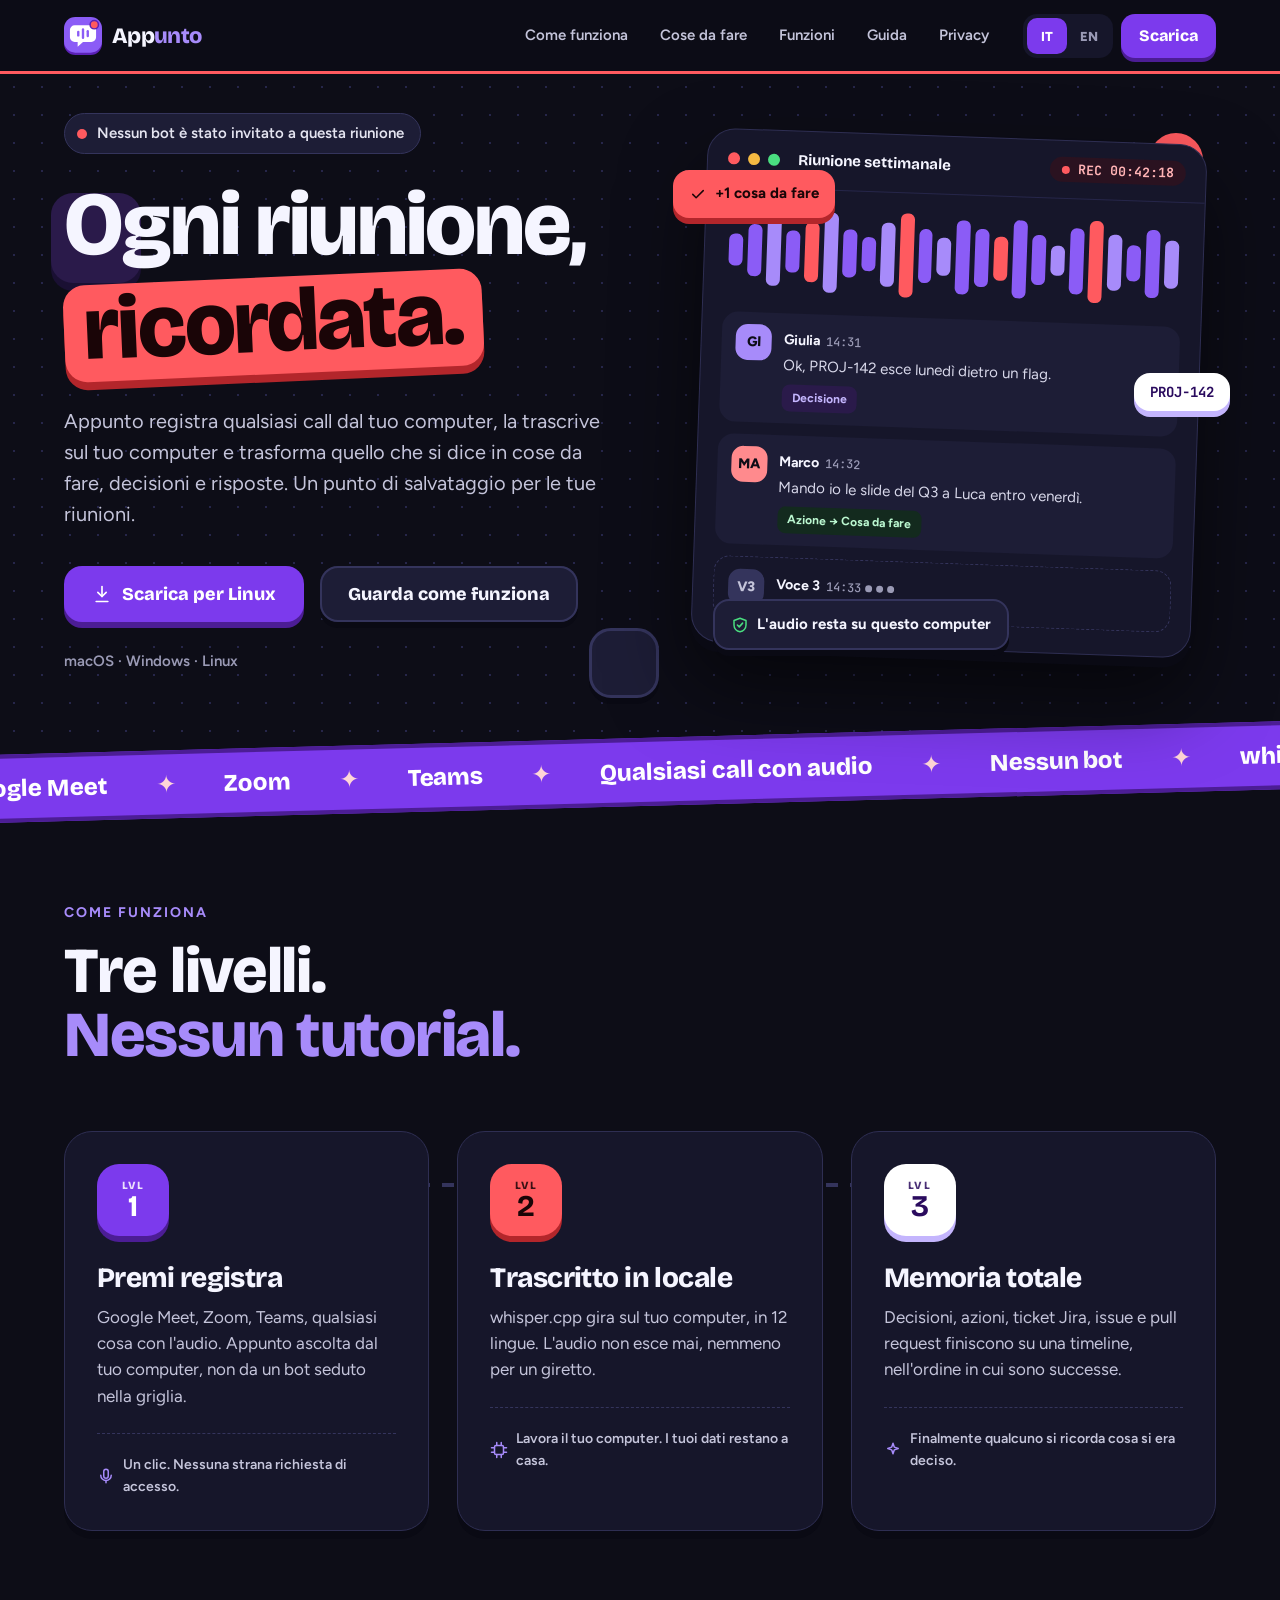
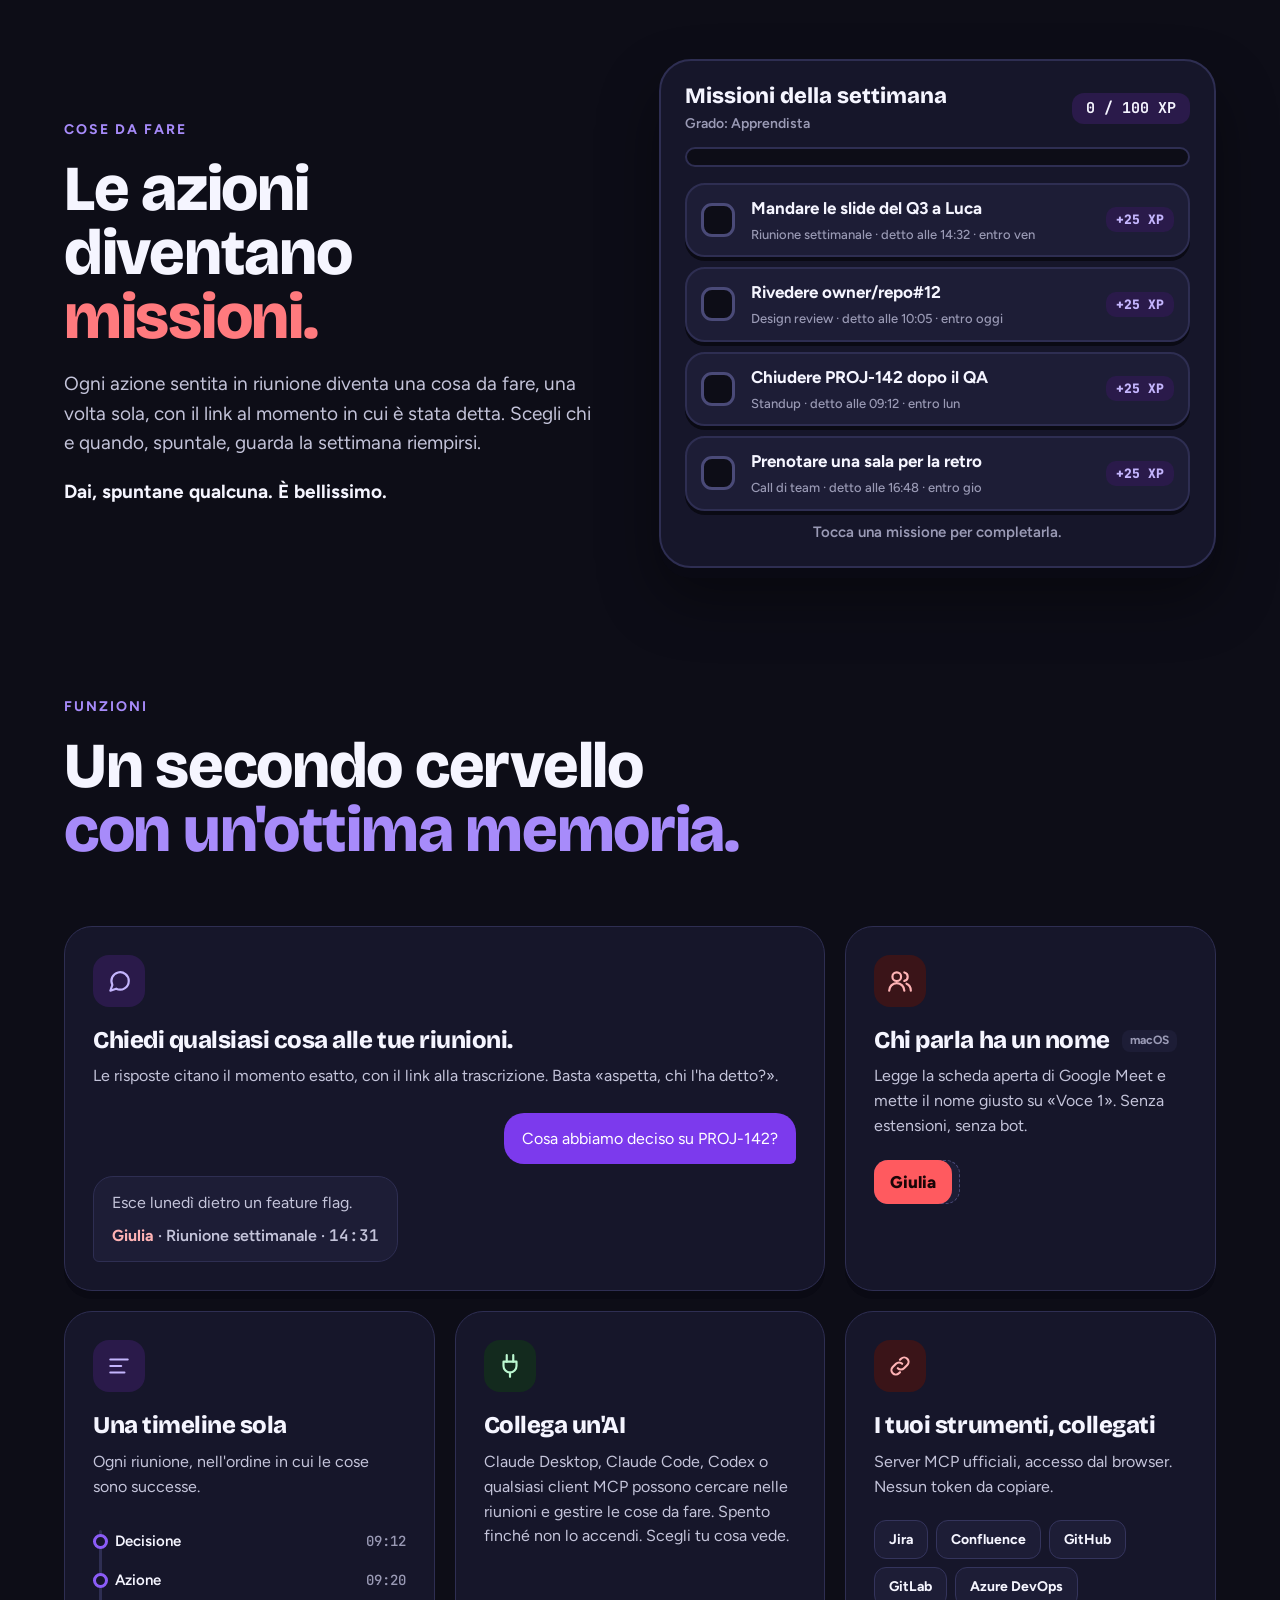
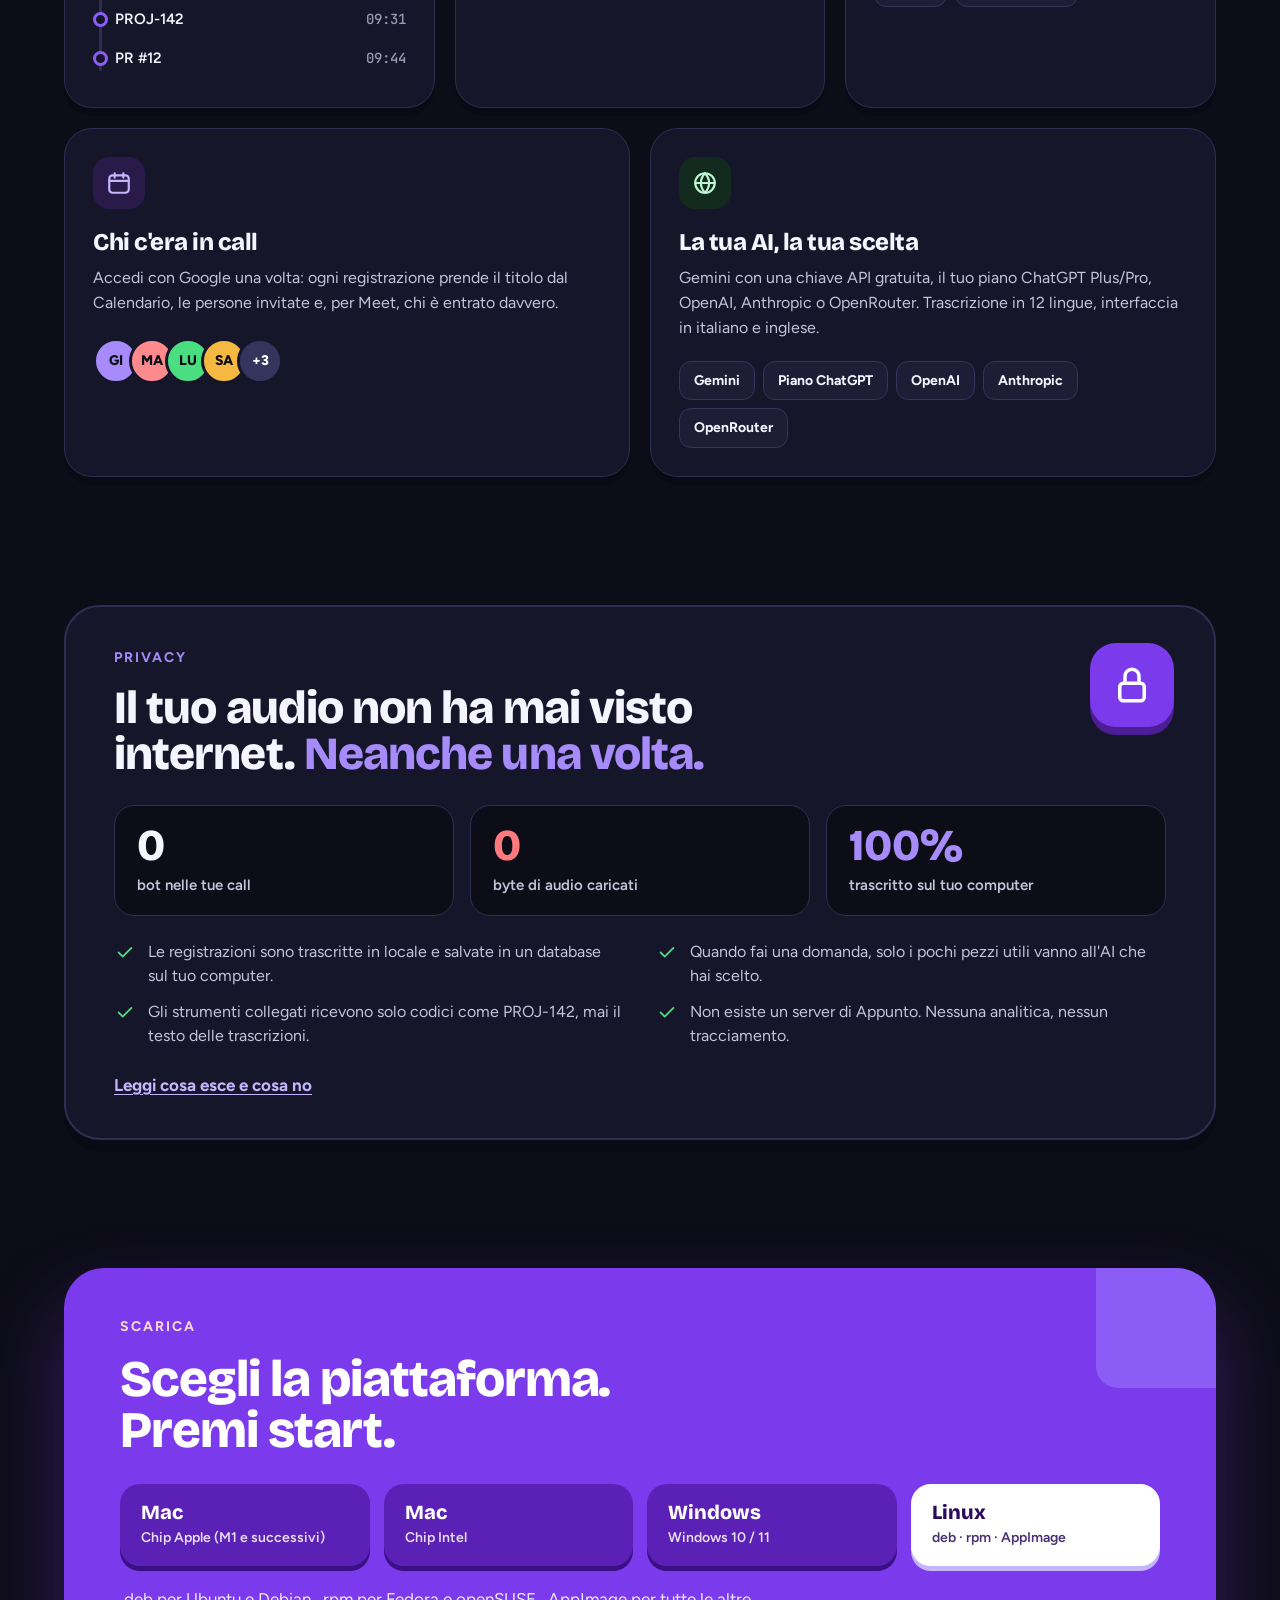
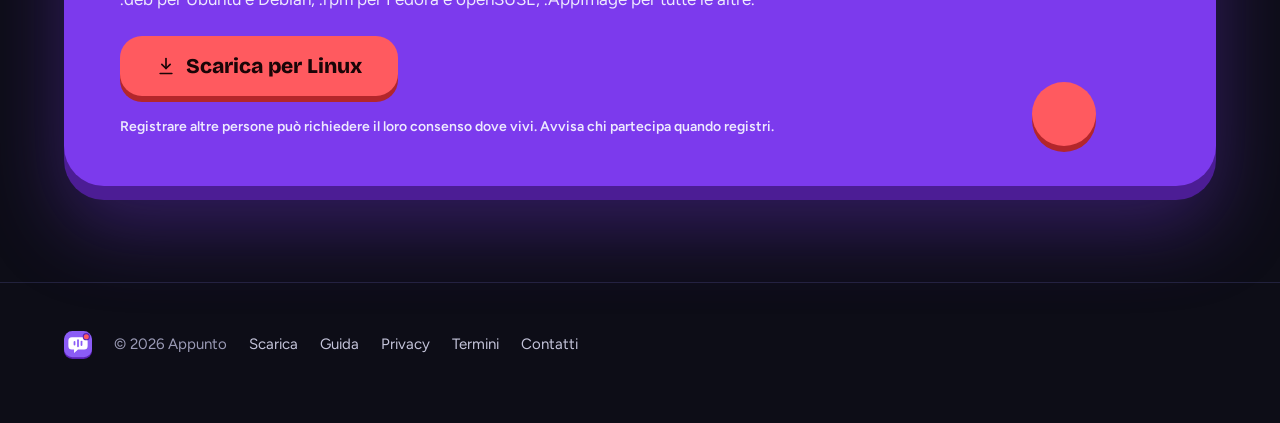
==== commit f50d31aa: "One header, footer and language switch on every page Guide, Privacy and Terms are now in Italian and" ====
--- a/index.html
+++ b/index.html
@@ -54,7 +54,7 @@
     <header class="top">
       <div class="wrap top-in">
         <a class="brand" href="./" aria-current="page"><img src="logo.svg" alt="" width="38" height="38" /><span>App<span class="unto">unto</span></span></a>
-        <nav class="links" aria-label="Sito">
+        <nav class="links" aria-label="Sito" data-i18n-label="nav.label">
           <a href="#come-funziona" data-i18n="nav.how">Come funziona</a>
           <a href="#cose-da-fare" data-i18n="nav.todos">Cose da fare</a>
           <a href="#funzioni" data-i18n="nav.features">Funzioni</a>
--- a/style.css
+++ b/style.css
@@ -150,9 +150,9 @@
 .hero-meta { margin-top: 28px; color: var(--text-muted); font-size: 15px; font-weight: 600; }
 .hero-art { position: relative; min-height: 480px; display: flex; align-items: center; justify-content: center; }
 @media (min-width: 1000px) {
-  .hero { padding-block: 72px 96px; }
+  .hero { padding-block: 40px 64px; }
   .hero-grid { grid-template-columns: minmax(0, 1.05fr) minmax(0, 1fr); }
-  .hero-art { min-height: 520px; }
+  .hero-art { min-height: 480px; }
 }
 
 .window { position: relative; width: 100%; max-width: 500px; margin: 0; border-radius: 28px; background: var(--card); border: 1px solid var(--border); box-shadow: 0 10px 0 var(--shade), 0 40px 80px rgb(0 0 0 / 0.55); overflow: hidden; transform: rotate(2deg); }
@@ -222,15 +222,15 @@
 .split { display: grid; gap: 48px; align-items: center; }
 @media (min-width: 960px) { .split { grid-template-columns: minmax(0, 1fr) minmax(0, 1.05fr); gap: 64px; } }
 .sec-sub.strong { color: var(--text); font-weight: 700; }
-.board { position: relative; padding: 28px; border-radius: 32px; background: var(--card); border: 2px solid var(--border); box-shadow: 0 10px 0 var(--shade), 0 30px 60px rgb(0 0 0 / 0.4); overflow: hidden; }
-.board-head { display: flex; flex-wrap: wrap; align-items: center; justify-content: space-between; gap: 16px; margin-bottom: 16px; }
+.board { position: relative; padding: 22px 24px; border-radius: 32px; background: var(--card); border: 2px solid var(--border); box-shadow: 0 10px 0 var(--shade), 0 30px 60px rgb(0 0 0 / 0.4); overflow: hidden; }
+.board-head { display: flex; flex-wrap: wrap; align-items: center; justify-content: space-between; gap: 16px; margin-bottom: 12px; }
 .board-title { font: 800 22px/1.2 var(--display); }
 .board-rank { margin-top: 4px; color: var(--text-muted); font-size: 14px; font-weight: 600; }
 .xp { padding: 8px 14px; border-radius: 12px; background: var(--chip-grape); font: 700 15px/1 var(--mono); }
-.xp-track { height: 20px; margin-bottom: 22px; border-radius: 999px; background: var(--bg); border: 2px solid var(--border); overflow: hidden; }
+.xp-track { height: 20px; margin-bottom: 16px; border-radius: 999px; background: var(--bg); border: 2px solid var(--border); overflow: hidden; }
 .xp-fill { width: 0; height: 100%; border-radius: 999px; background: var(--coral) repeating-linear-gradient(-45deg, rgb(255 255 255 / 0.18) 0 10px, transparent 10px 20px); background-size: 28px 28px; animation: stripes 1s linear infinite; transition: width 500ms var(--bounce); }
 .quests { margin: 0; padding: 0; list-style: none; }
-.quest { width: 100%; display: flex; align-items: center; gap: 16px; min-height: 72px; margin-bottom: 12px; padding: 14px 16px; border-radius: 20px; border: 2px solid var(--border); background: var(--raised); color: var(--text); font: inherit; text-align: left; cursor: pointer; box-shadow: 0 4px 0 var(--shade); transition: transform 150ms ease, box-shadow 150ms ease, border-color 150ms ease, background 200ms ease; }
+.quest { width: 100%; display: flex; align-items: center; gap: 16px; min-height: 60px; margin-bottom: 10px; padding: 10px 14px; border-radius: 20px; border: 2px solid var(--border); background: var(--raised); color: var(--text); font: inherit; text-align: left; cursor: pointer; box-shadow: 0 4px 0 var(--shade); transition: transform 150ms ease, box-shadow 150ms ease, border-color 150ms ease, background 200ms ease; }
 .quest:hover { border-color: var(--grape); transform: translateY(-2px); box-shadow: 0 6px 0 var(--shade); }
 .quest:active { transform: translateY(4px); box-shadow: 0 0 0 var(--shade); }
 .check { flex: none; width: 34px; height: 34px; border-radius: 11px; border: 3px solid var(--border-strong); display: grid; place-items: center; background: var(--bg); color: transparent; }
@@ -243,7 +243,7 @@
 .quest[aria-pressed='true'] .q-title { color: #a7d9b9; text-decoration: line-through; text-decoration-thickness: 2px; }
 .quest[aria-pressed='true'] .check { background: var(--mint); border-color: var(--mint); color: var(--mint-ink); animation: pop 350ms cubic-bezier(.3, 1.8, .5, 1); }
 .quest[aria-pressed='true'] .xp-tag { background: #1e4d33; color: #bbf7d0; }
-.q-hint { margin-top: 8px; text-align: center; color: var(--text-muted); font-size: 15px; font-weight: 600; }
+.q-hint { margin-top: 4px; text-align: center; color: var(--text-muted); font-size: 15px; font-weight: 600; }
 .levelup { position: relative; margin-top: 8px; padding: 24px; border-radius: 22px; background: var(--chip-grape); border: 2px solid var(--grape); text-align: center; overflow: hidden; animation: pop 450ms cubic-bezier(.3, 1.8, .5, 1); }
 .levelup[hidden] { display: none; }
 .levelup h3 { font-size: 30px; }
@@ -315,17 +315,20 @@
 .dl > * { position: relative; z-index: 1; }
 .dl .shape { position: absolute; z-index: 0; }
 .dl .eyebrow { color: #ffd6d7; }
-.tabs { display: grid; gap: 14px; margin-top: 40px; }
+/* Compact enough to fit one laptop screen below the sticky header. */
+.dl .h2 { font-size: clamp(32px, 4vw, 52px); }
+.dl .btn-lg { min-height: 60px; }
+.tabs { display: grid; gap: 14px; margin-top: 28px; }
 @media (min-width: 640px) { .tabs { grid-template-columns: repeat(2, minmax(0, 1fr)); } }
-@media (min-width: 960px) { .dl { padding: 72px 64px; border-radius: 40px; } .tabs { grid-template-columns: repeat(4, minmax(0, 1fr)); } }
-.tab { display: flex; flex-direction: column; align-items: flex-start; gap: 4px; min-height: 84px; padding: 16px 18px; border-radius: 20px; border: 3px solid transparent; background: #5b21b6; color: #fff; font: inherit; text-align: left; cursor: pointer; box-shadow: 0 5px 0 #3b0f85; transition: transform 150ms ease, box-shadow 150ms ease, background 200ms; }
+@media (min-width: 960px) { .dl { padding: 48px 56px; border-radius: 40px; } .tabs { grid-template-columns: repeat(4, minmax(0, 1fr)); } }
+.tab { display: flex; flex-direction: column; align-items: flex-start; gap: 4px; min-height: 72px; padding: 14px 18px; border-radius: 20px; border: 3px solid transparent; background: #5b21b6; color: #fff; font: inherit; text-align: left; cursor: pointer; box-shadow: 0 5px 0 #3b0f85; transition: transform 150ms ease, box-shadow 150ms ease, background 200ms; }
 .tab:hover { transform: translateY(-2px); box-shadow: 0 7px 0 #3b0f85; }
 .tab:active { transform: translateY(5px); box-shadow: 0 0 0 #3b0f85; }
 .tab[aria-pressed='true'] { background: #fff; color: #2a0b5e; border-color: #fff; box-shadow: 0 5px 0 var(--focus); }
 .tab b { font: 800 20px/1.1 var(--display); }
 .tab span { font-size: 14px; font-weight: 600; opacity: 0.85; }
-.dl-hint { margin: 28px 0 32px; max-width: 640px; color: #ede9fe; }
-.dl-note { margin-top: 28px; color: #ede9fe; font-size: 14px; font-weight: 600; }
+.dl-hint { margin: 20px 0 24px; max-width: 640px; color: #ede9fe; }
+.dl-note { margin-top: 20px; color: #ede9fe; font-size: 14px; font-weight: 600; }
 
 /* ------------------------------------------------------------ scroll-driven reveals: content stays visible where unsupported */
 @supports (animation-timeline: view()) {
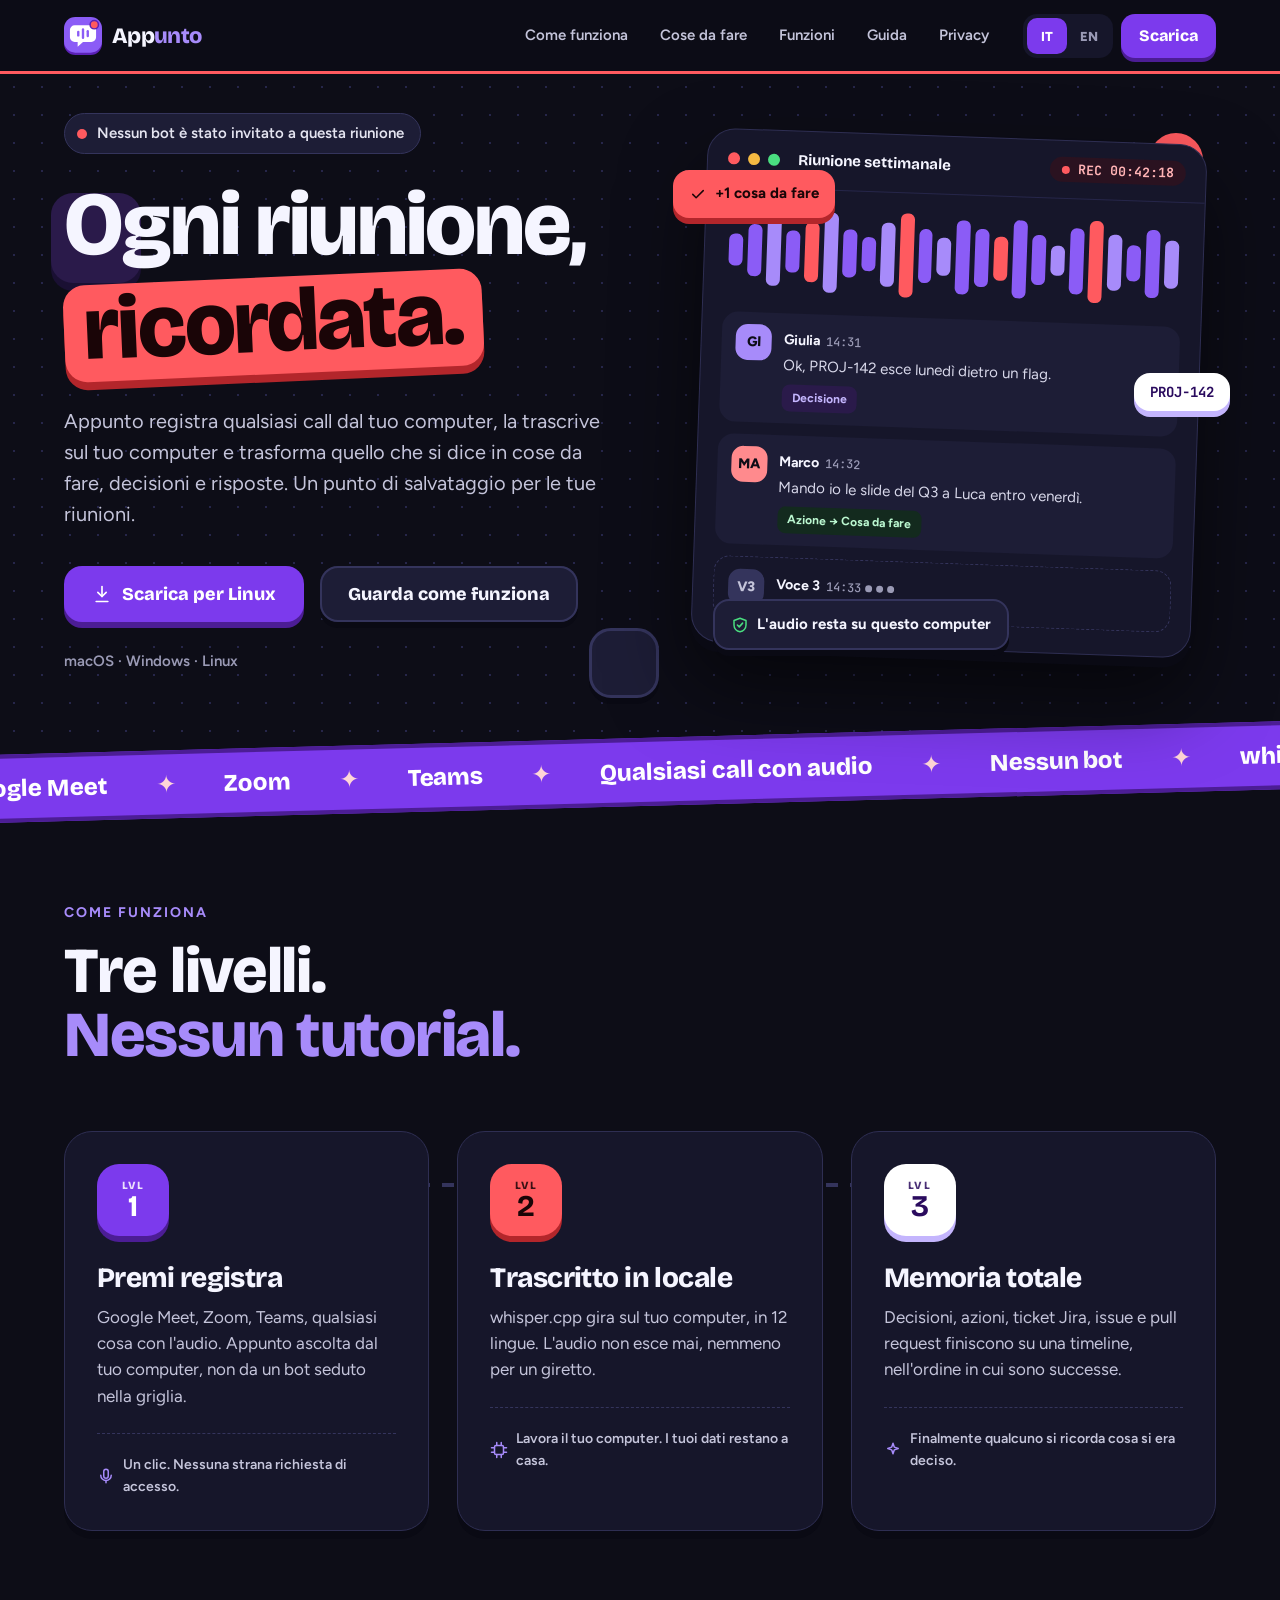
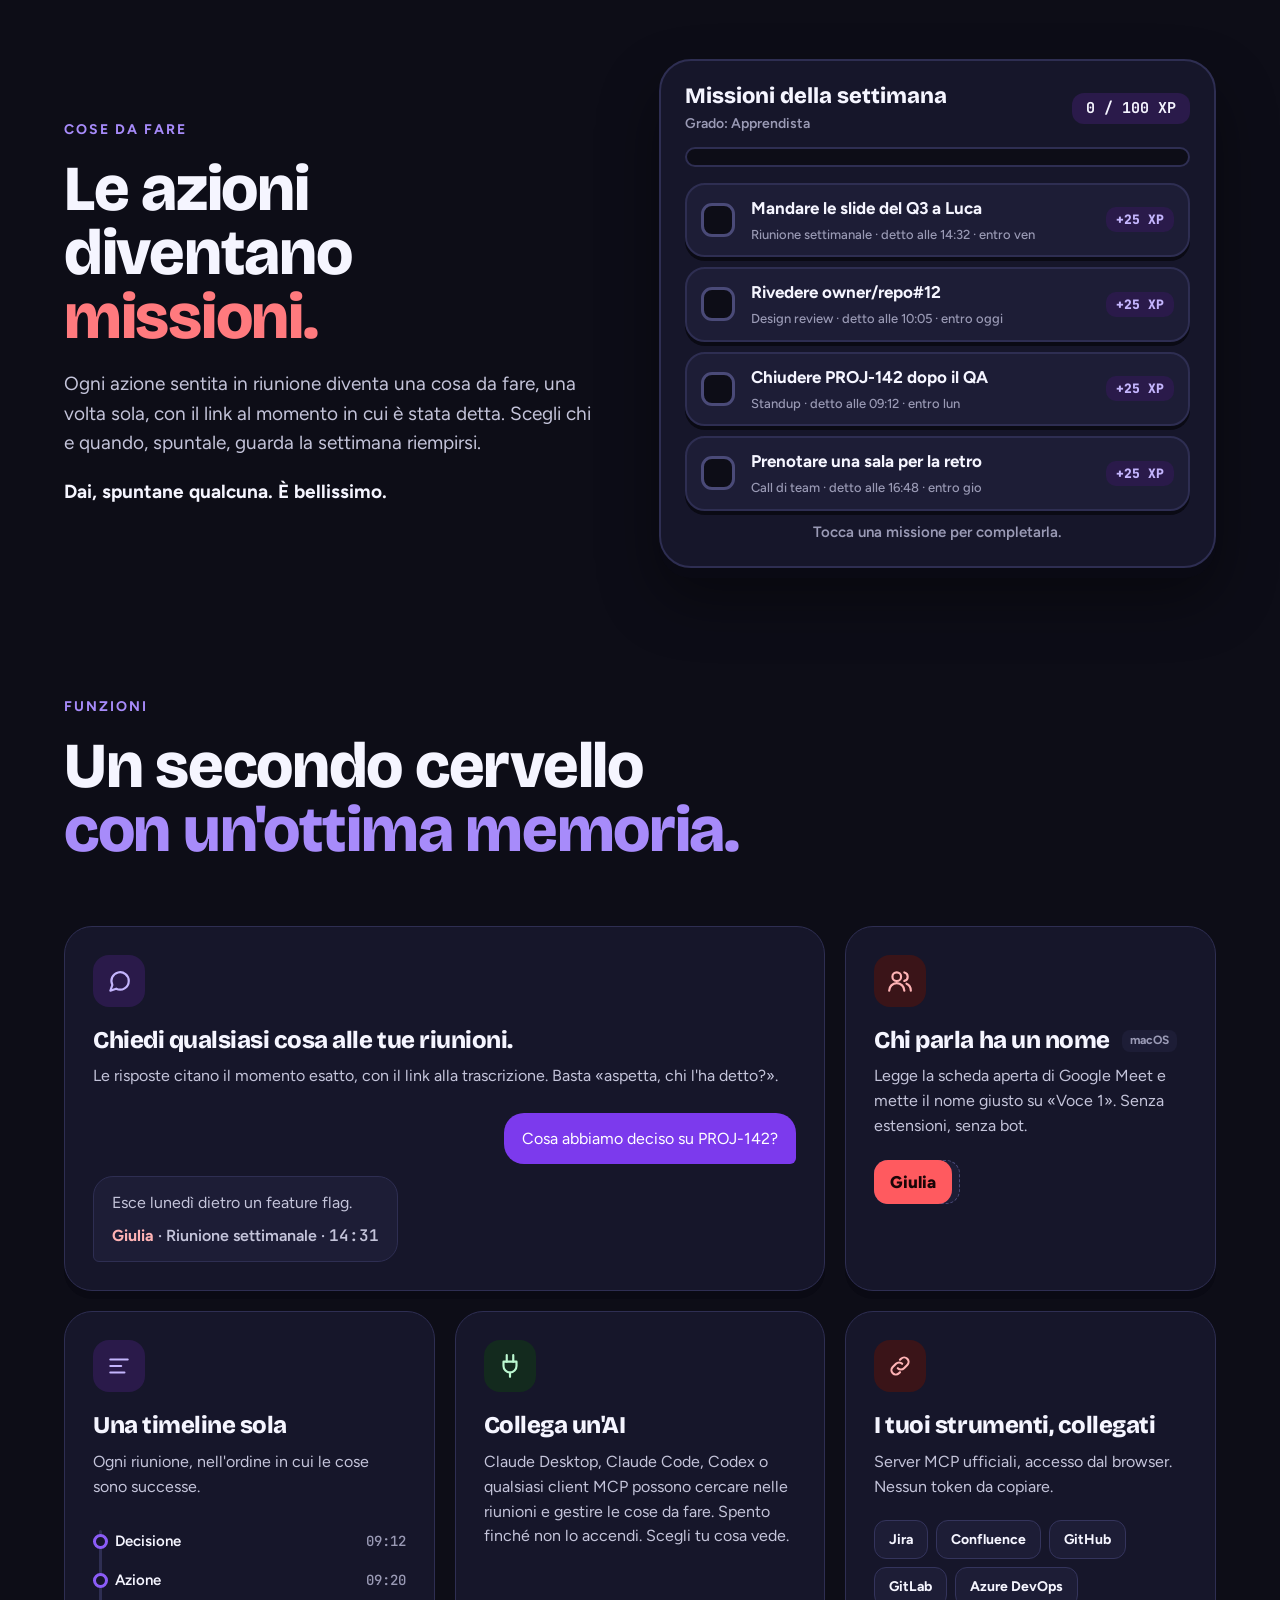
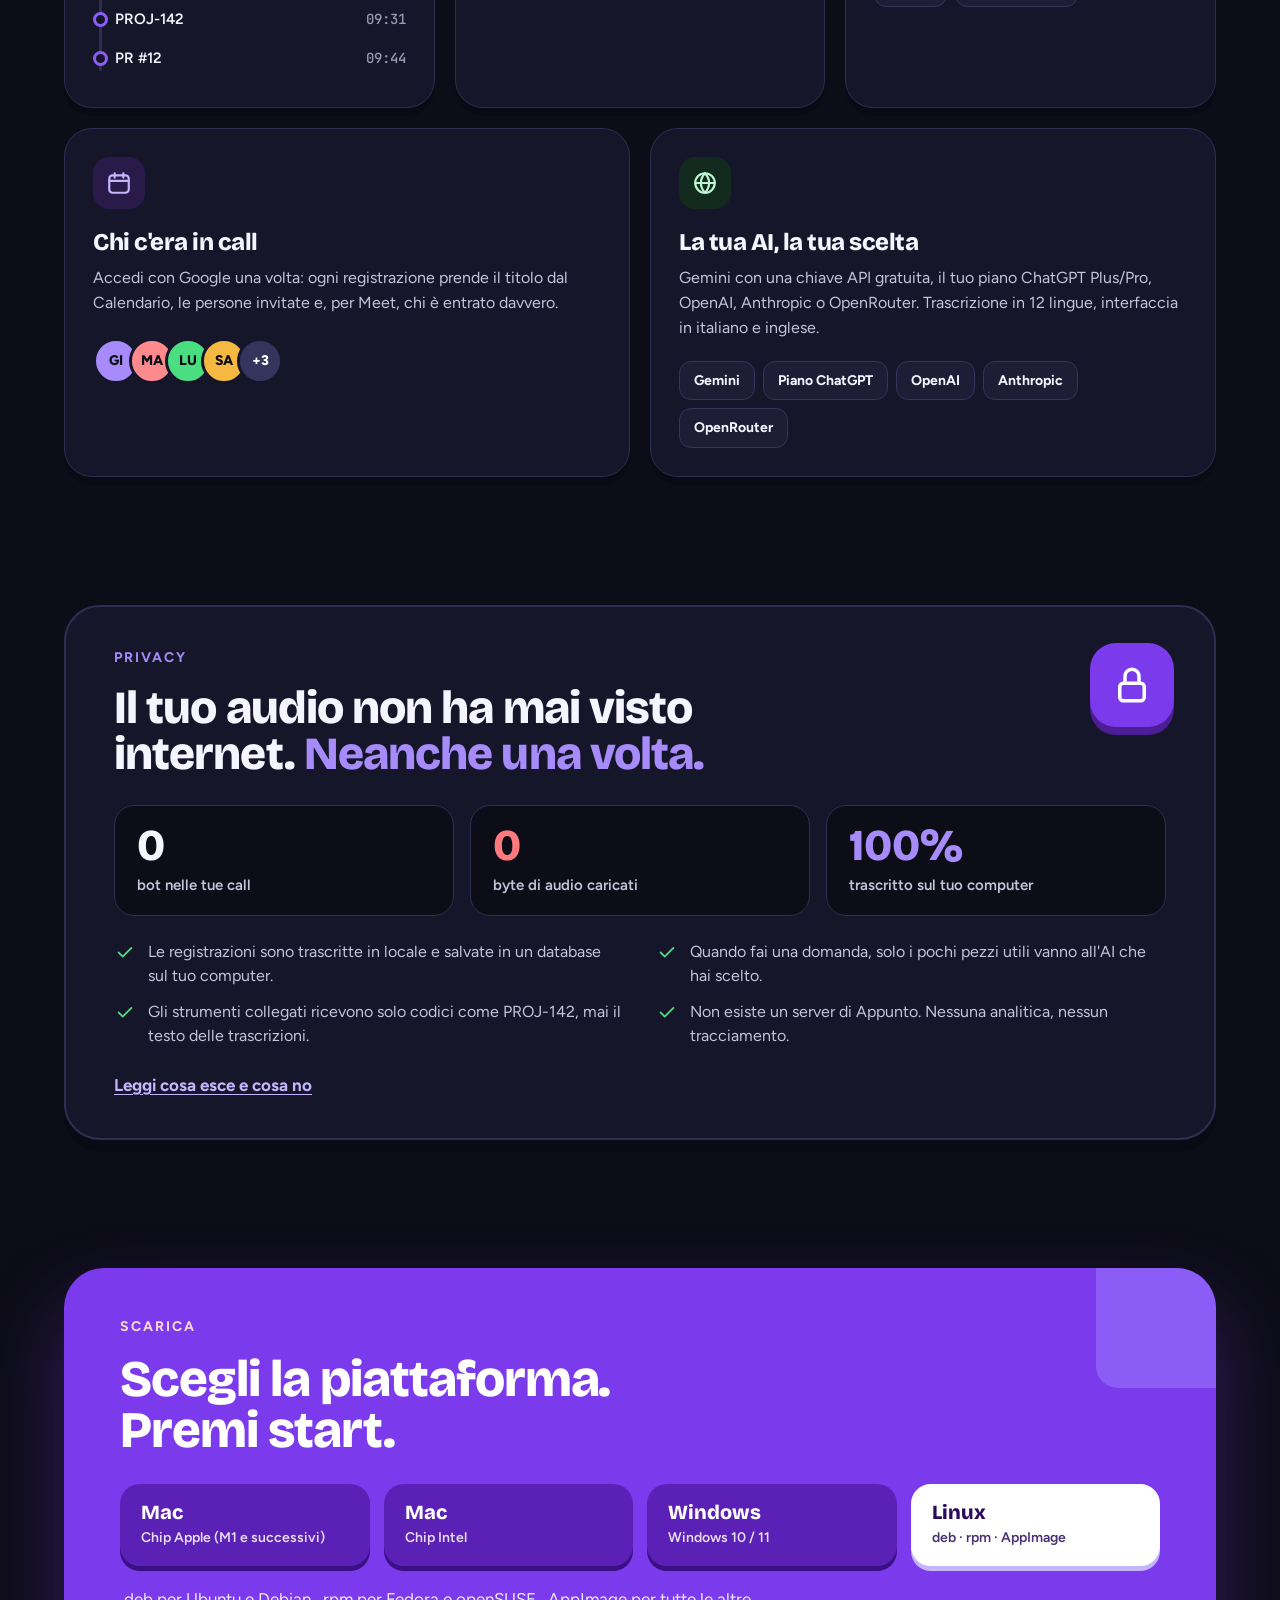
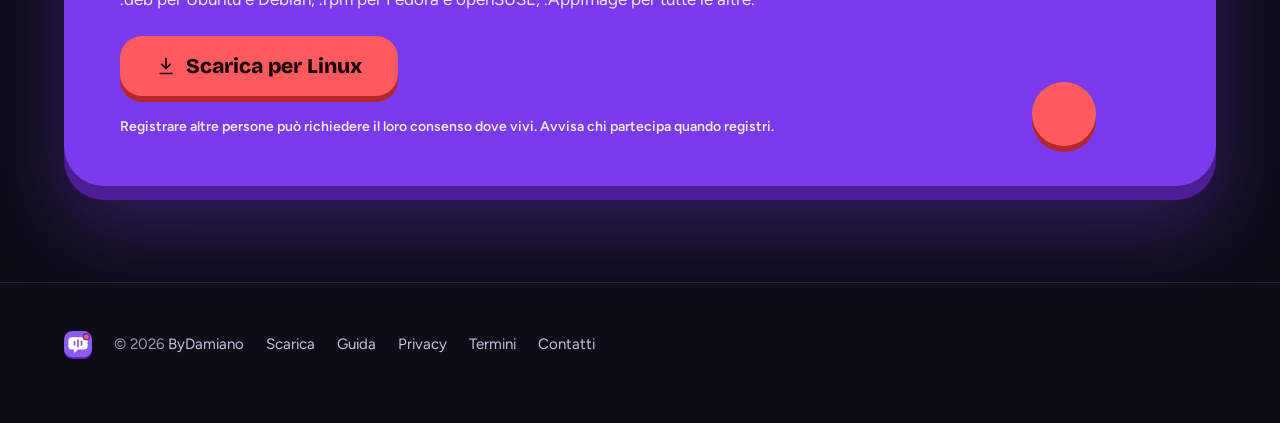
==== commit 83bfb68f: "Footer: © 2026 ByDamiano, linked to bydamiano.me" ====
--- a/index.html
+++ b/index.html
@@ -385,7 +385,7 @@
     <footer>
       <div class="wrap">
         <img src="logo.svg" alt="" width="28" height="28" />
-        <span>© 2026 Appunto</span>
+        <span>© 2026 <a href="https://bydamiano.me">ByDamiano</a></span>
         <a href="download.html" data-i18n="nav.download">Scarica</a>
         <a href="guide.html" data-i18n="nav.guide">Guida</a>
         <a href="privacy.html" data-i18n="nav.privacy">Privacy</a>
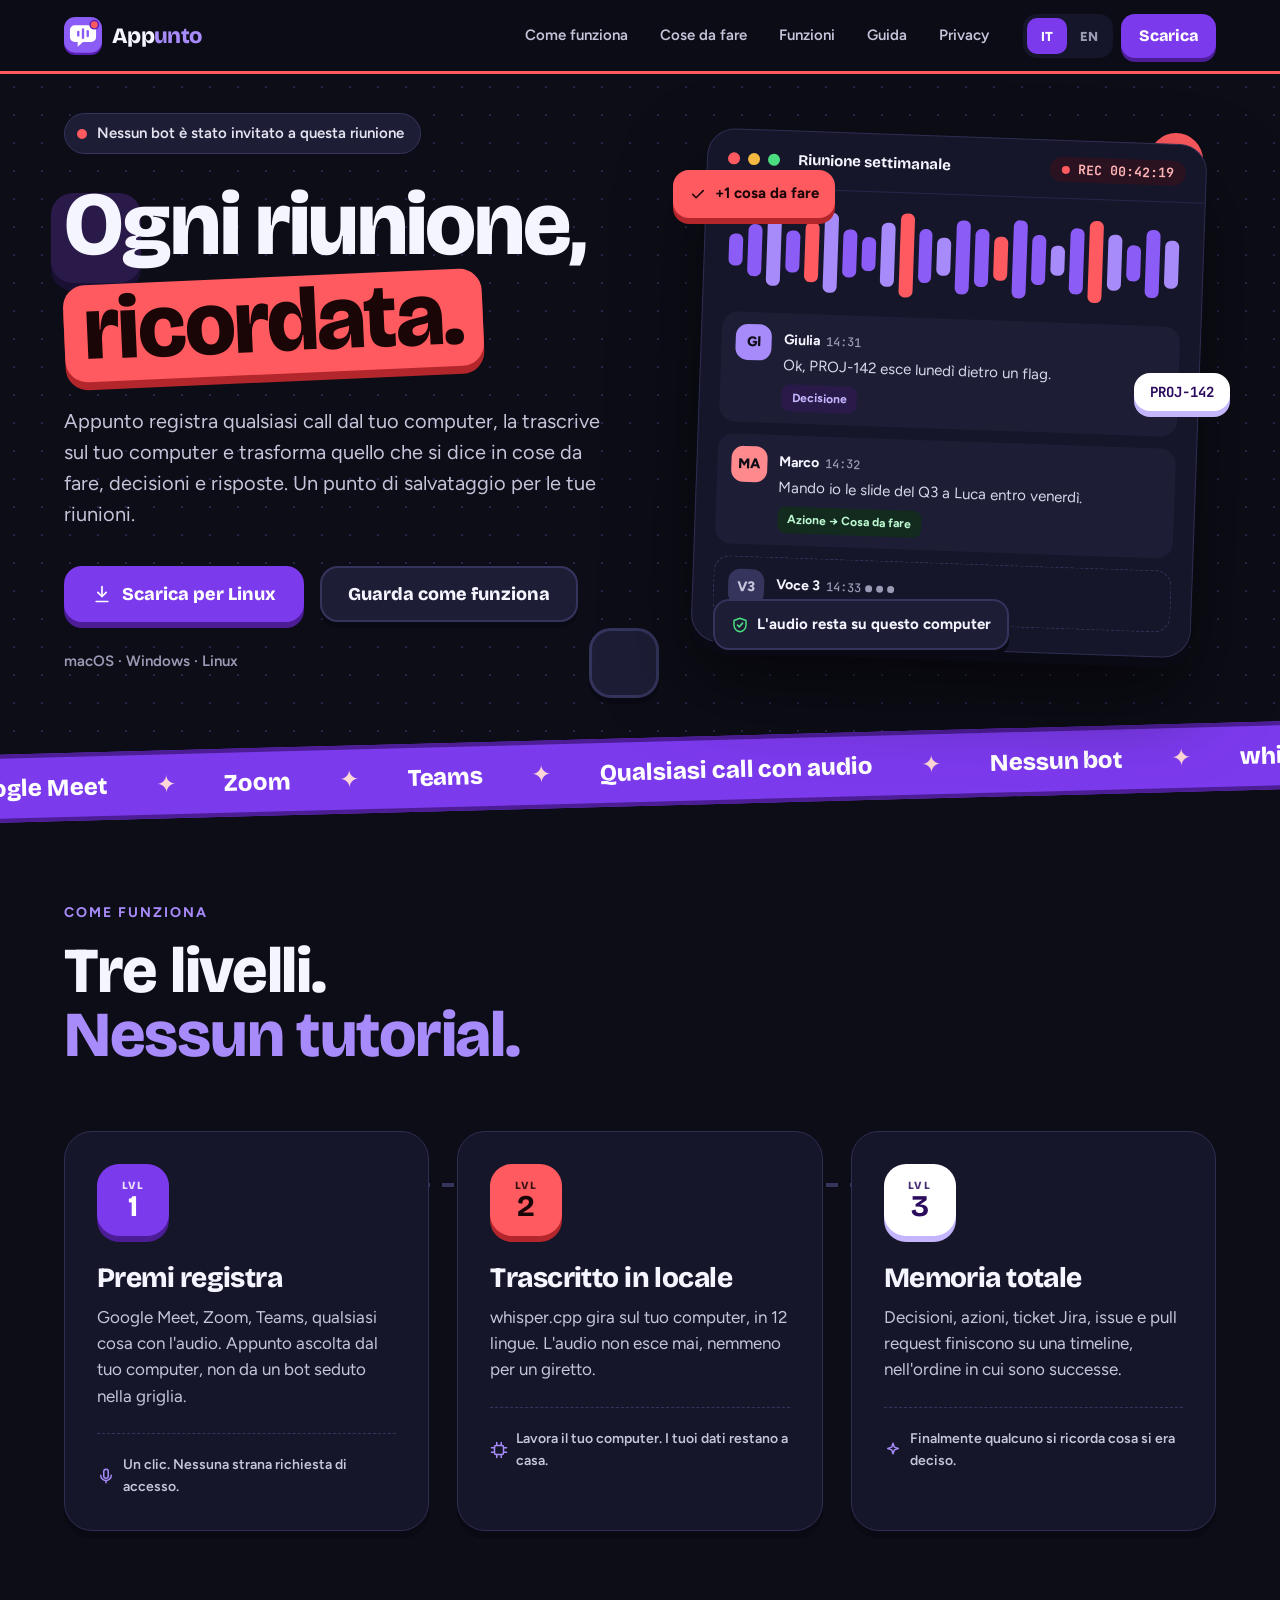
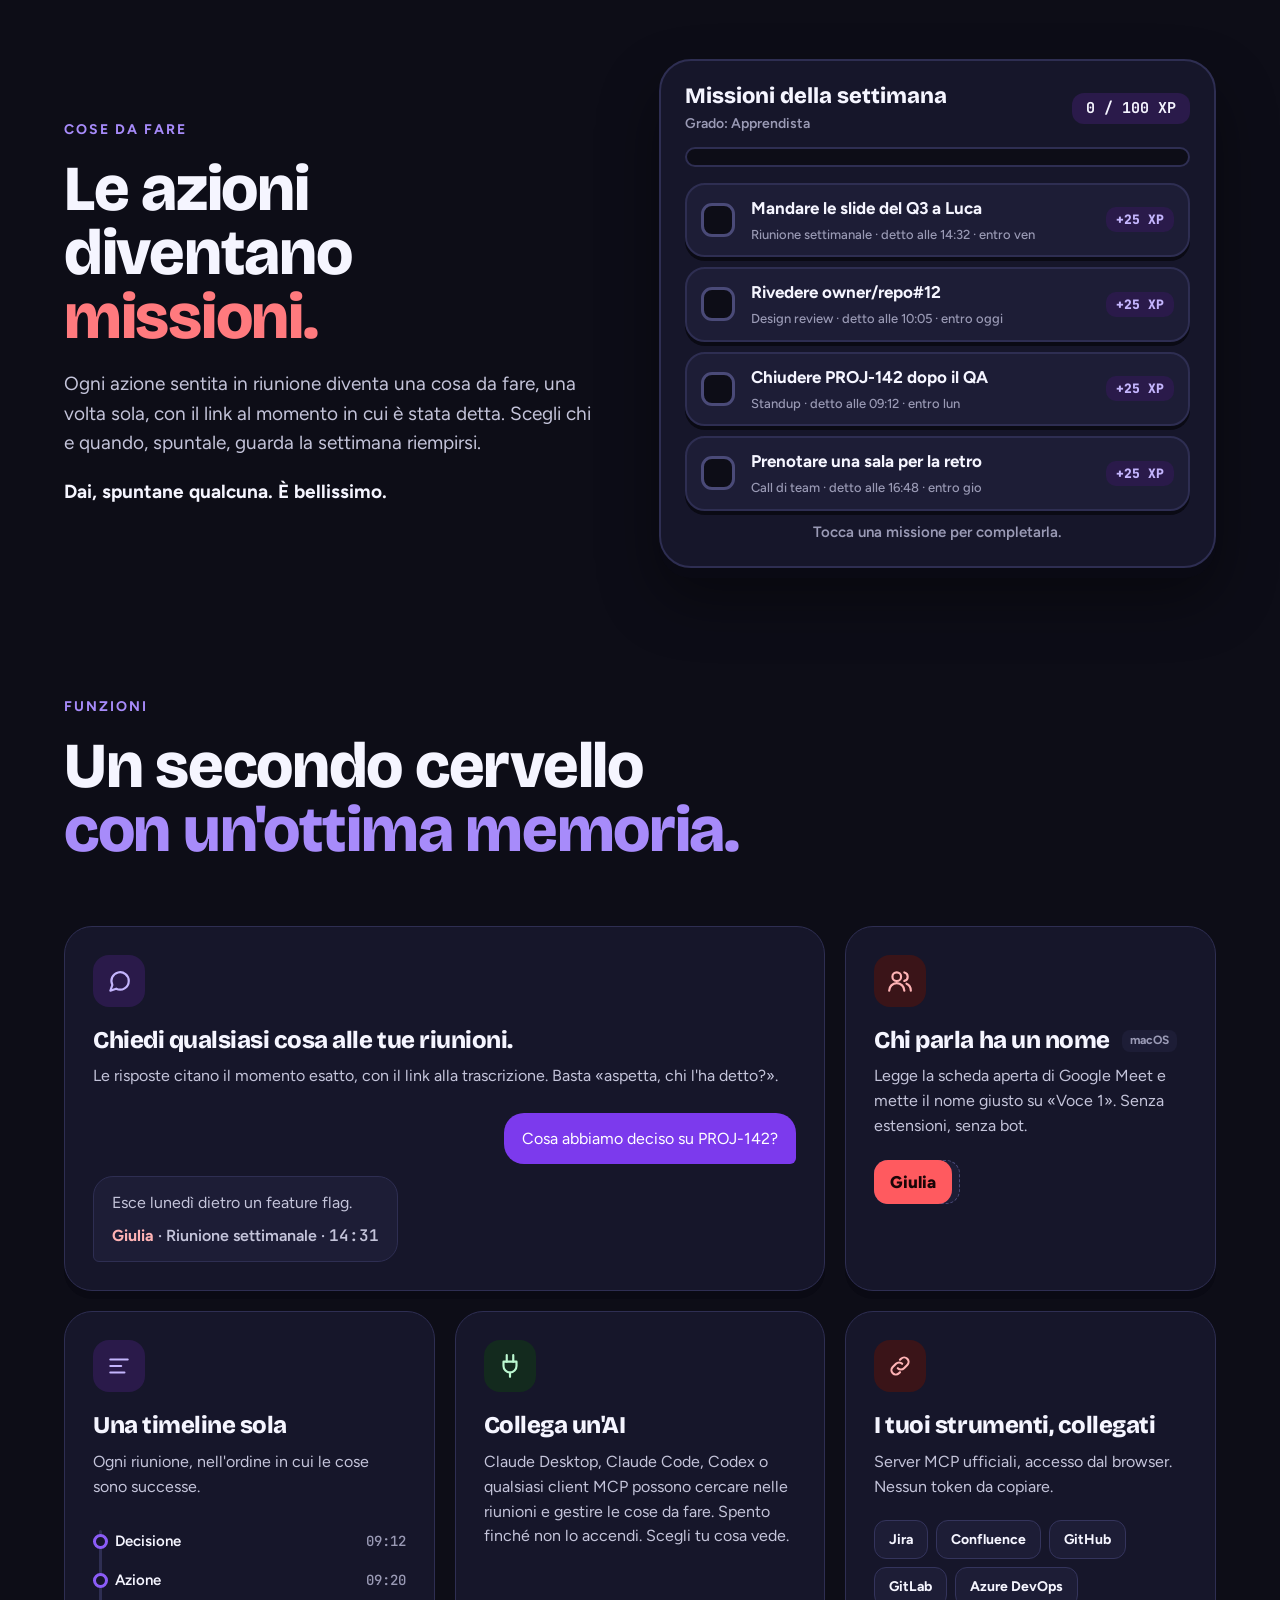
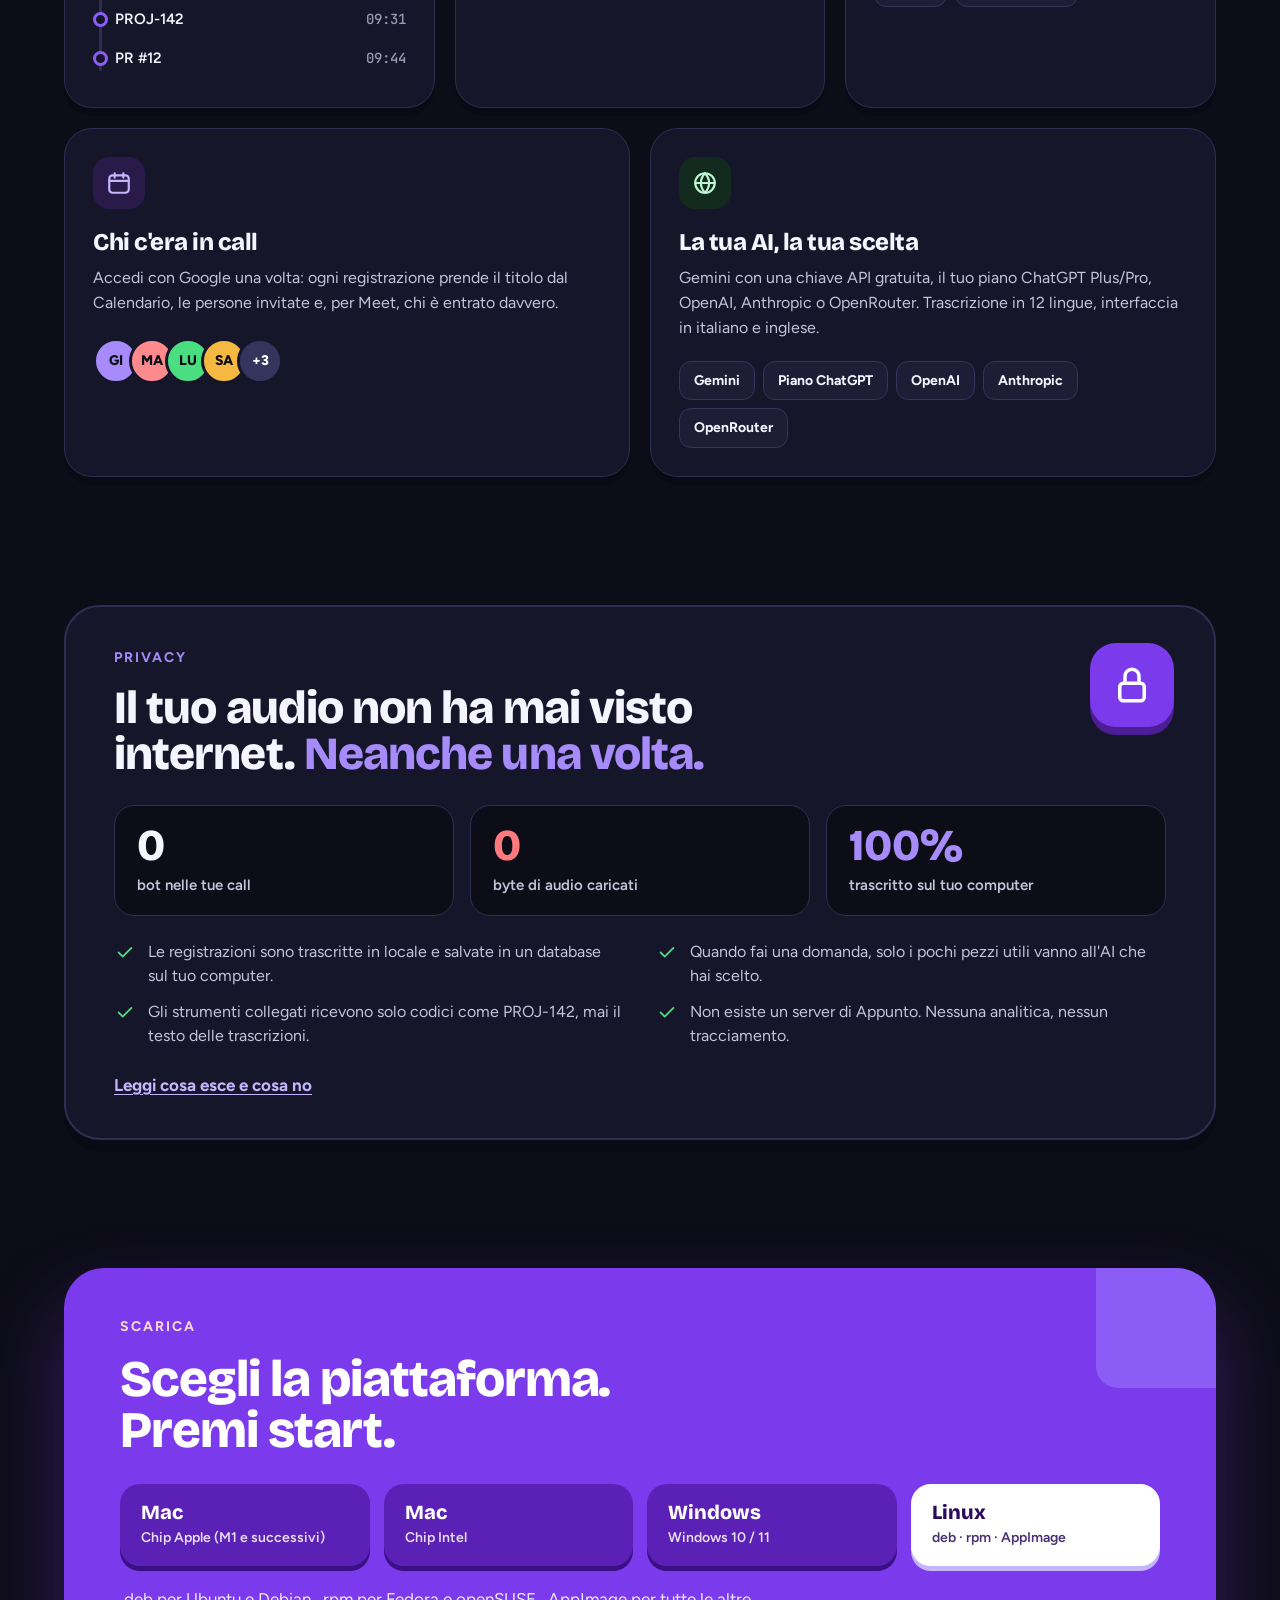
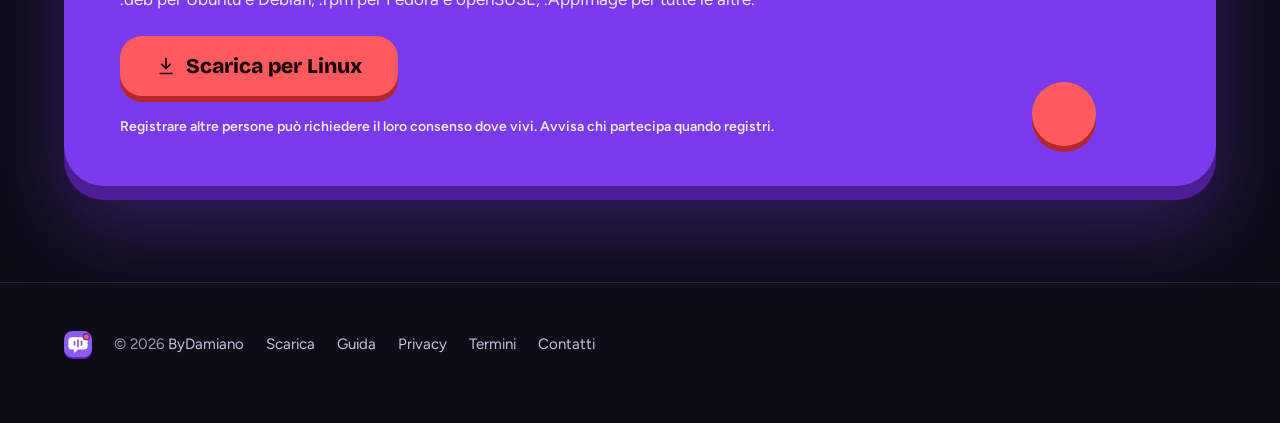
==== commit 5c22eb07: "Credit ByDamiano in the search-engine data instead of name and email" ====
--- a/index.html
+++ b/index.html
@@ -45,7 +45,7 @@
         "image": "https://bydamiano.github.io/appunto-site/icon-512.png",
         "screenshot": "https://bydamiano.github.io/appunto-site/og.png",
         "inLanguage": ["it", "en"],
-        "author": { "@type": "Person", "name": "Damiano Maka", "email": "bydamiano07@gmail.com" }
+        "author": { "@type": "Organization", "name": "ByDamiano", "url": "https://bydamiano.me" }
       }
     </script>
     <script src="site.js" defer></script>
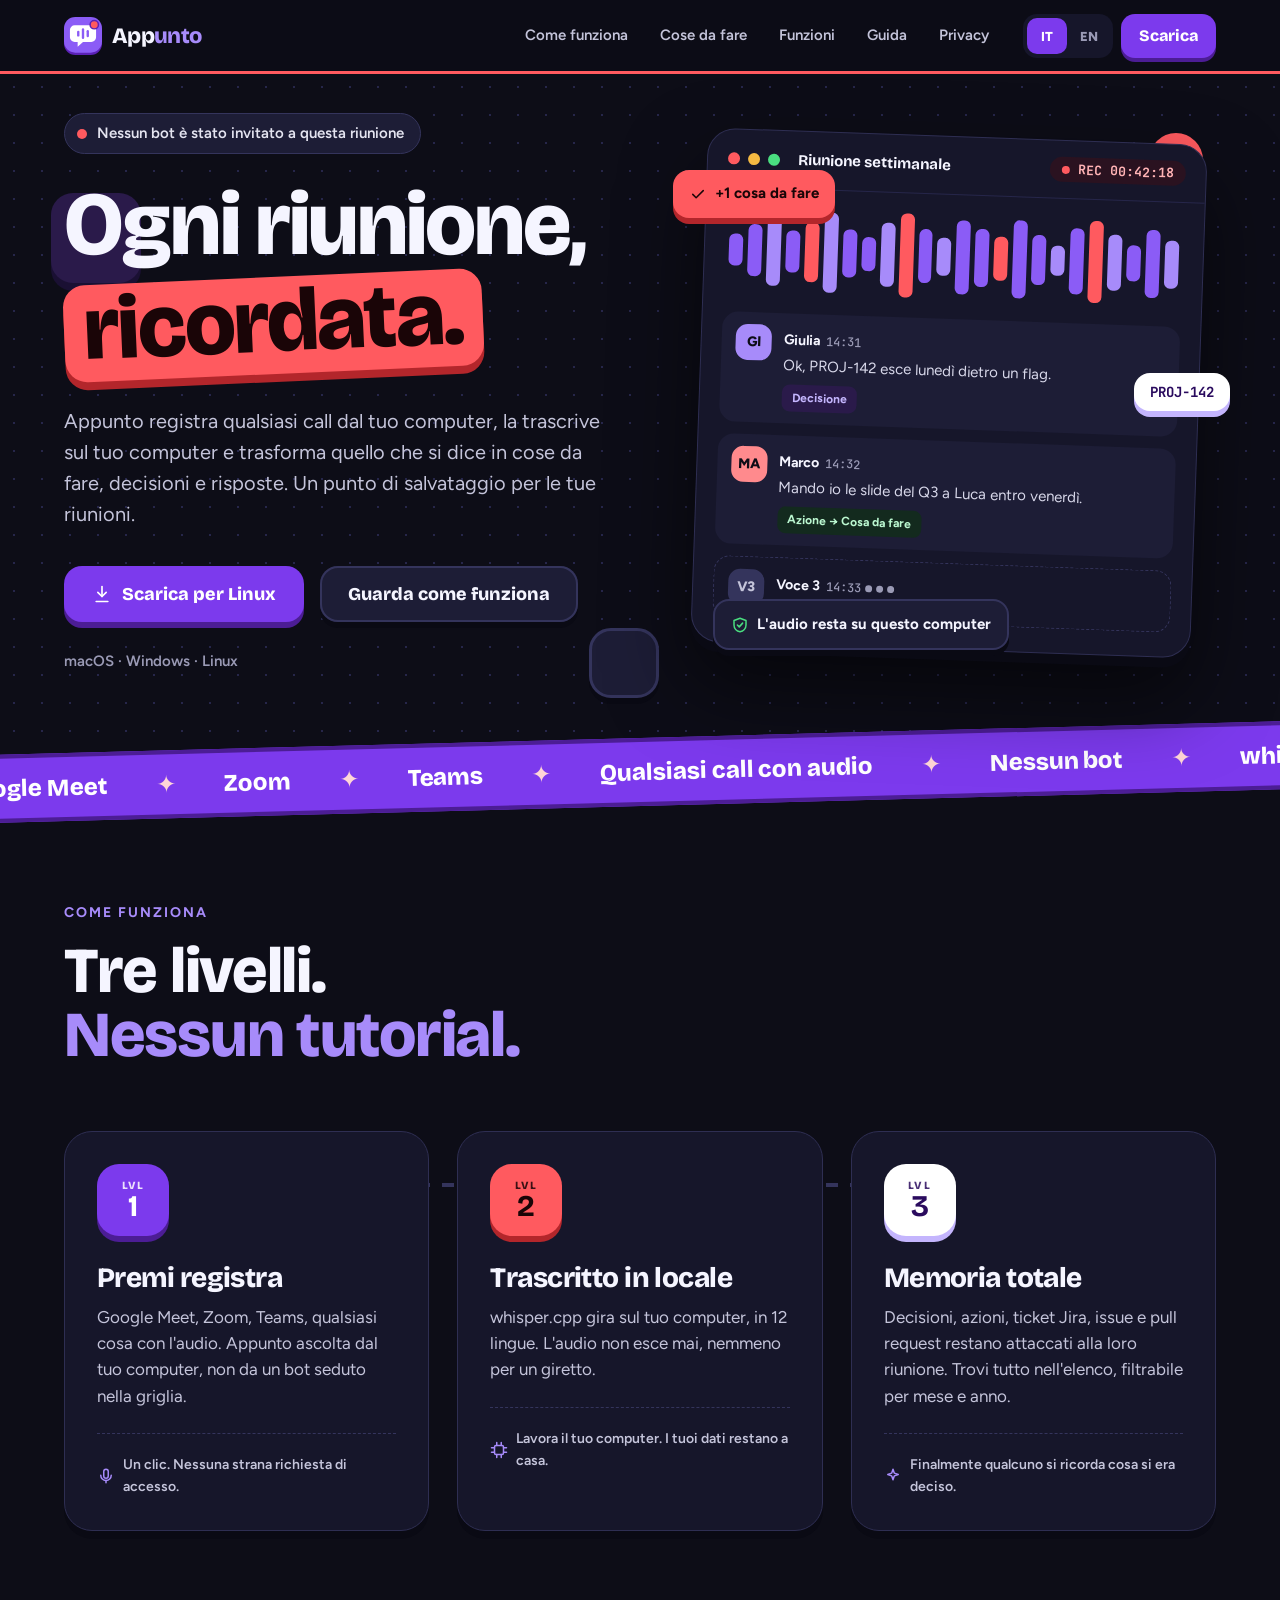
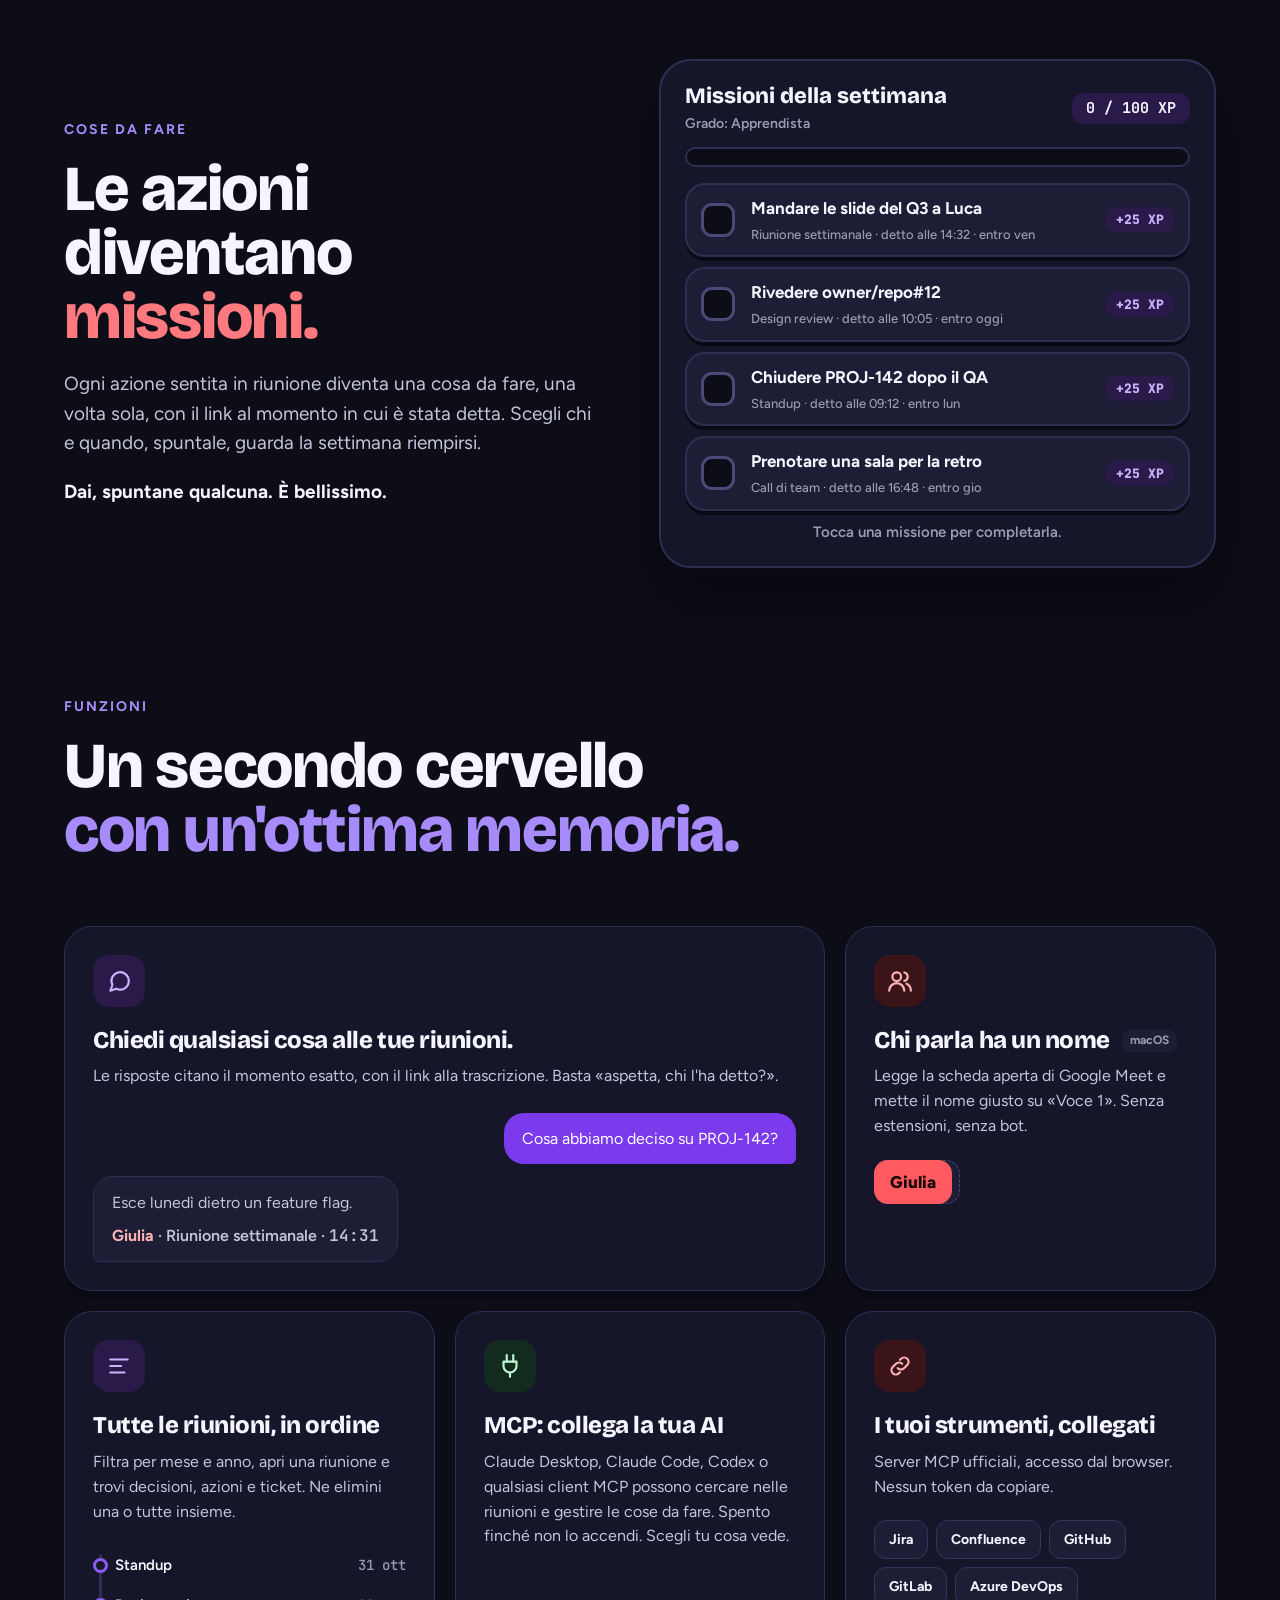
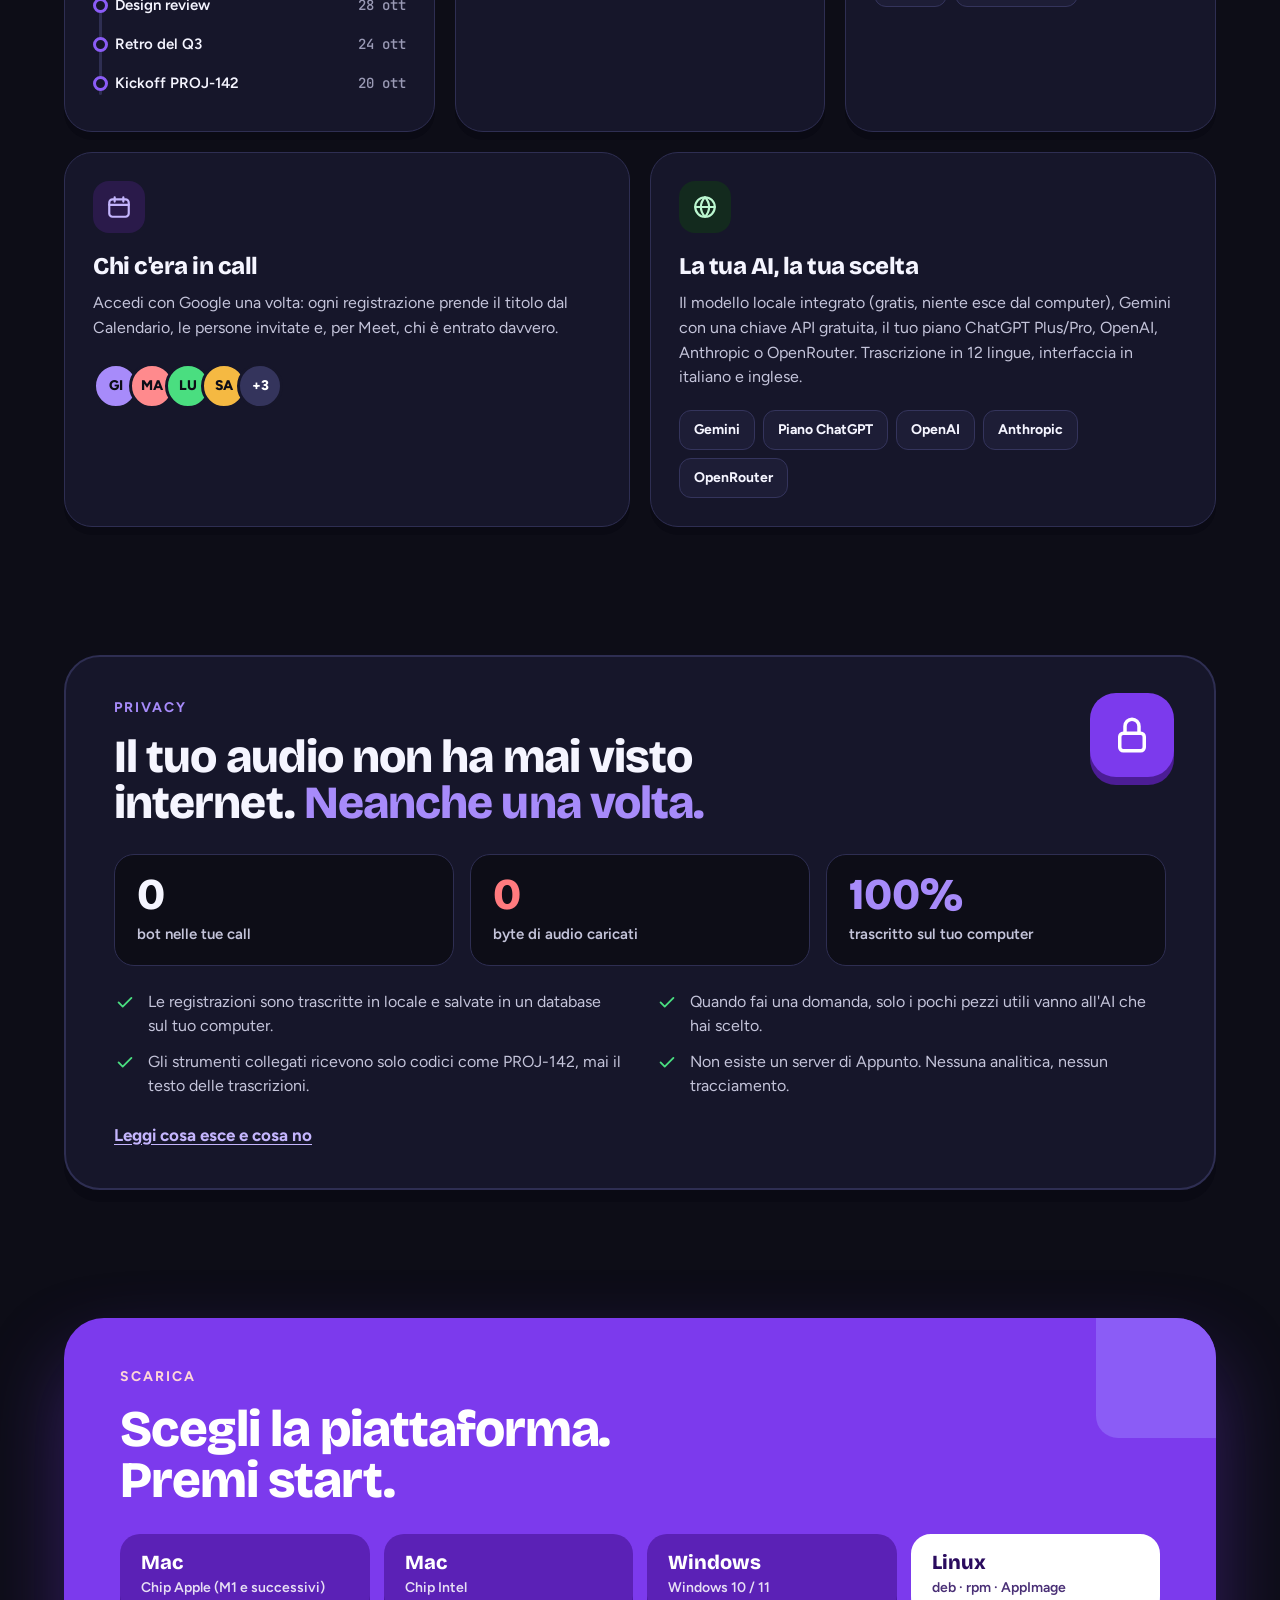
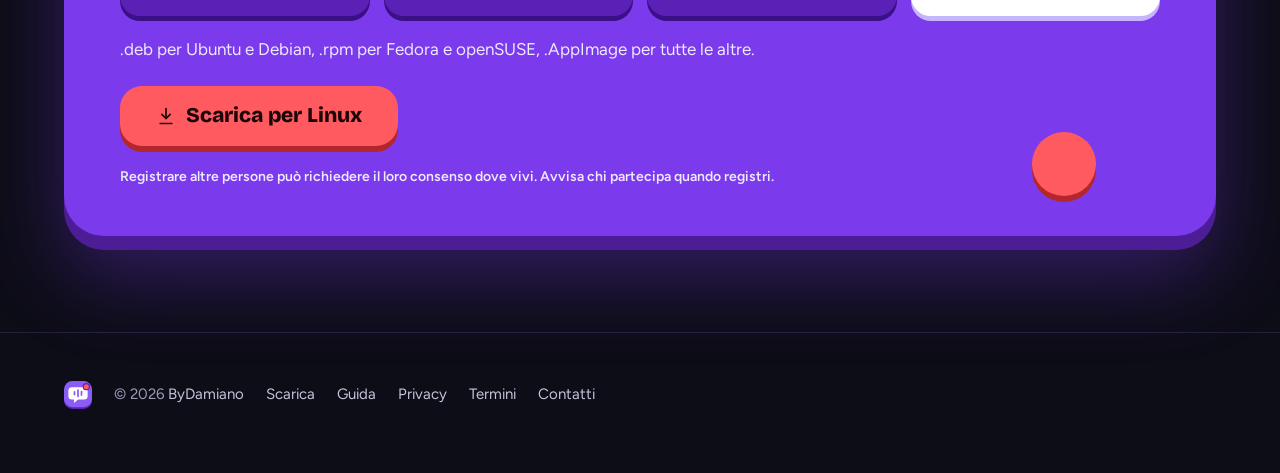
==== commit 02a494b3: "Update the site for Appunto 1.1.0 - Meetings list with month/year filter and delete all replaces the" ====
--- a/index.html
+++ b/index.html
@@ -187,7 +187,7 @@
             <li class="level pop-in">
               <div class="lvl-badge b3" aria-hidden="true"><small>LVL</small><b>3</b></div>
               <h3 data-i18n="lvl.3.h">Memoria totale</h3>
-              <p data-i18n="lvl.3.p">Decisioni, azioni, ticket Jira, issue e pull request finiscono su una timeline, nell'ordine in cui sono successe.</p>
+              <p data-i18n="lvl.3.p">Decisioni, azioni, ticket Jira, issue e pull request restano attaccati alla loro riunione. Trovi tutto nell'elenco, filtrabile per mese e anno.</p>
               <p class="lvl-foot">
                 <svg class="ico" viewBox="0 0 24 24" aria-hidden="true"><path d="M12 3l1.8 5.2L19 10l-5.2 1.8L12 17l-1.8-5.2L5 10l5.2-1.8z" /></svg>
                 <span data-i18n="lvl.3.f">Finalmente qualcuno si ricorda cosa si era deciso.</span>
@@ -292,19 +292,19 @@
 
             <article class="feat reveal">
               <div class="feat-ico grape"><svg class="ico" viewBox="0 0 24 24" aria-hidden="true"><path d="M4 6h16M4 12h10M4 18h13" /></svg></div>
-              <h3 data-i18n="tl.h">Una timeline sola</h3>
-              <p data-i18n="tl.p">Ogni riunione, nell'ordine in cui le cose sono successe.</p>
+              <h3 data-i18n="tl.h">Tutte le riunioni, in ordine</h3>
+              <p data-i18n="tl.p">Filtra per mese e anno, apri una riunione e trovi decisioni, azioni e ticket. Ne elimini una o tutte insieme.</p>
               <ul class="tl">
-                <li><span data-i18n="demo.decision">Decisione</span><time>09:12</time></li>
-                <li><span data-i18n="tl.action">Azione</span><time>09:20</time></li>
-                <li><span>PROJ-142</span><time>09:31</time></li>
-                <li><span>PR #12</span><time>09:44</time></li>
+                <li><span data-i18n="tl.m1">Standup</span><time data-i18n="tl.d1">31 ott</time></li>
+                <li><span data-i18n="tl.m2">Design review</span><time data-i18n="tl.d2">28 ott</time></li>
+                <li><span data-i18n="tl.m3">Retro del Q3</span><time data-i18n="tl.d3">24 ott</time></li>
+                <li><span data-i18n="tl.m4">Kickoff PROJ-142</span><time data-i18n="tl.d4">20 ott</time></li>
               </ul>
             </article>
 
             <article class="feat reveal">
               <div class="feat-ico mint"><svg class="ico" viewBox="0 0 24 24" aria-hidden="true"><path d="M9 2v6M15 2v6" /><path d="M6 8h12v4a6 6 0 0 1-12 0z" /><path d="M12 18v4" /></svg></div>
-              <h3 data-i18n="ai.h">Collega un'AI</h3>
+              <h3 data-i18n="ai.h">MCP: collega la tua AI</h3>
               <p data-i18n="ai.p">Claude Desktop, Claude Code, Codex o qualsiasi client MCP possono cercare nelle riunioni e gestire le cose da fare. Spento finché non lo accendi. Scegli tu cosa vede.</p>
             </article>
 
